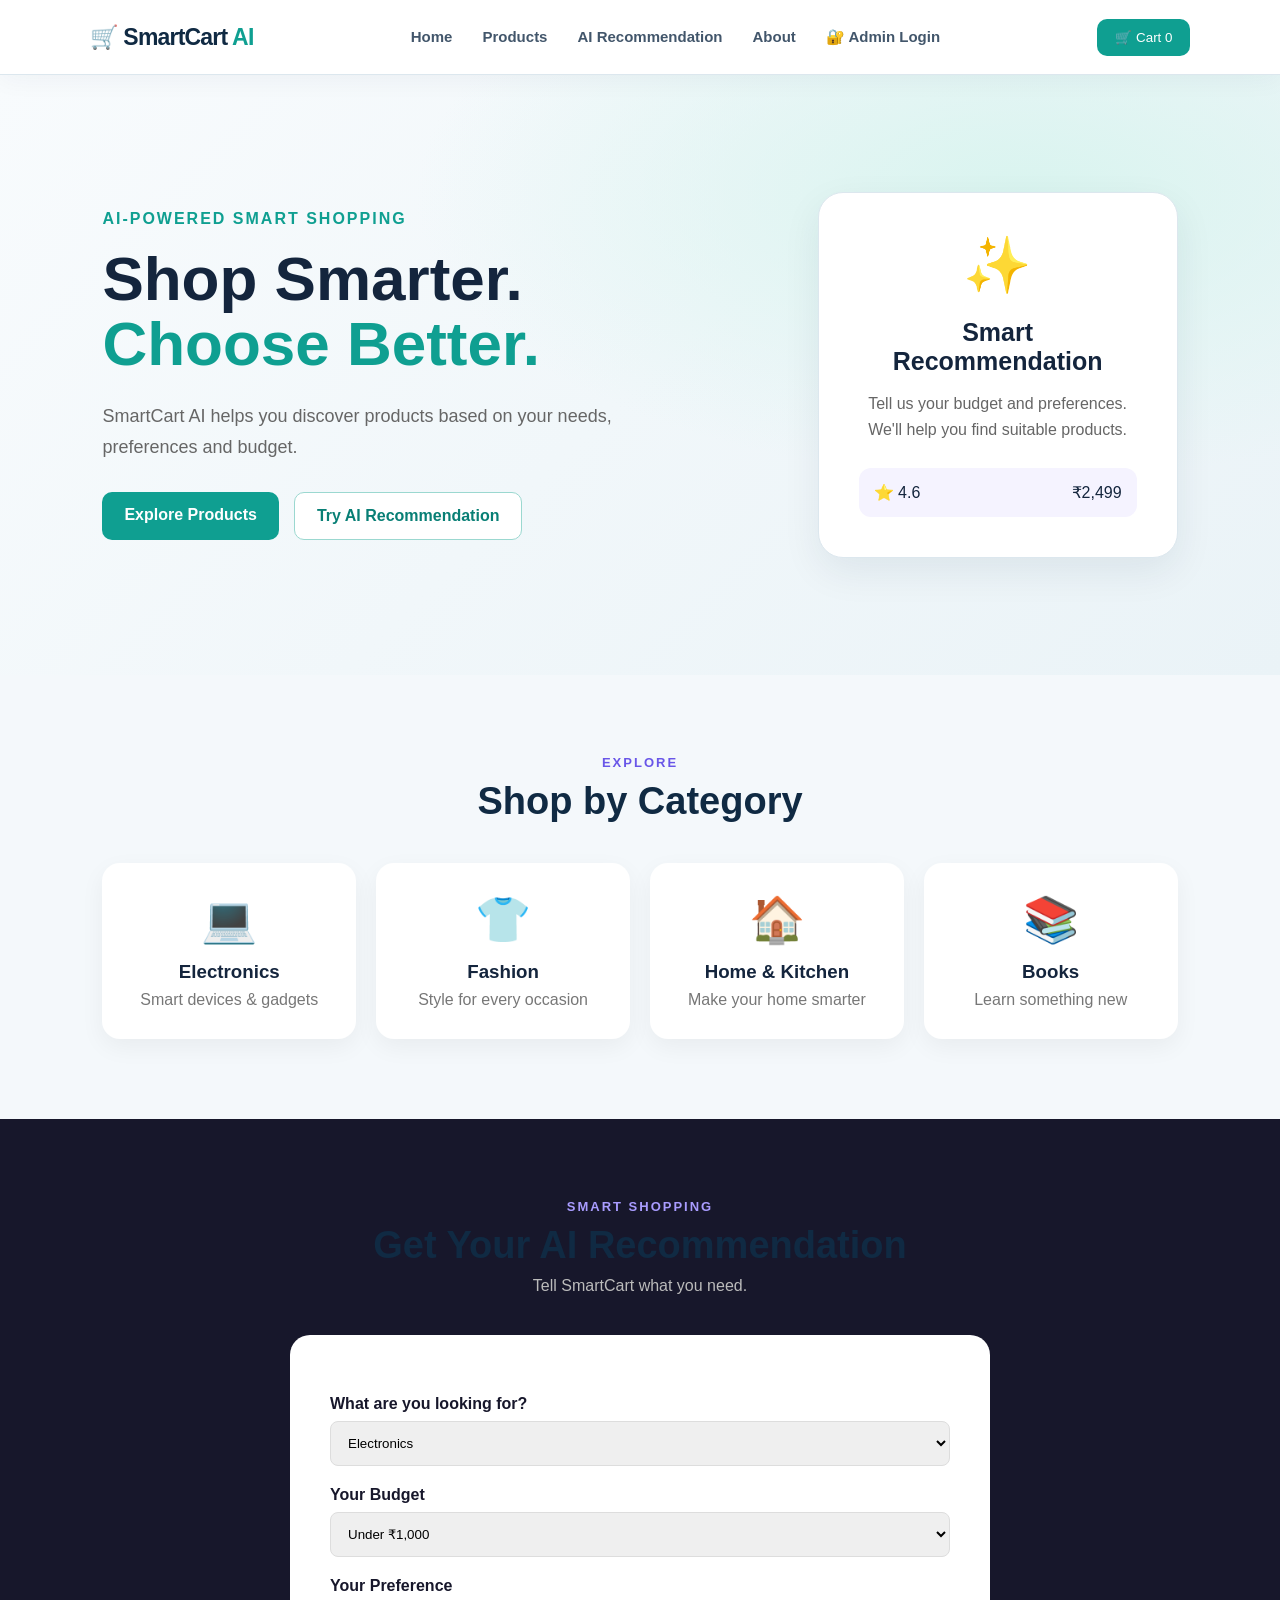
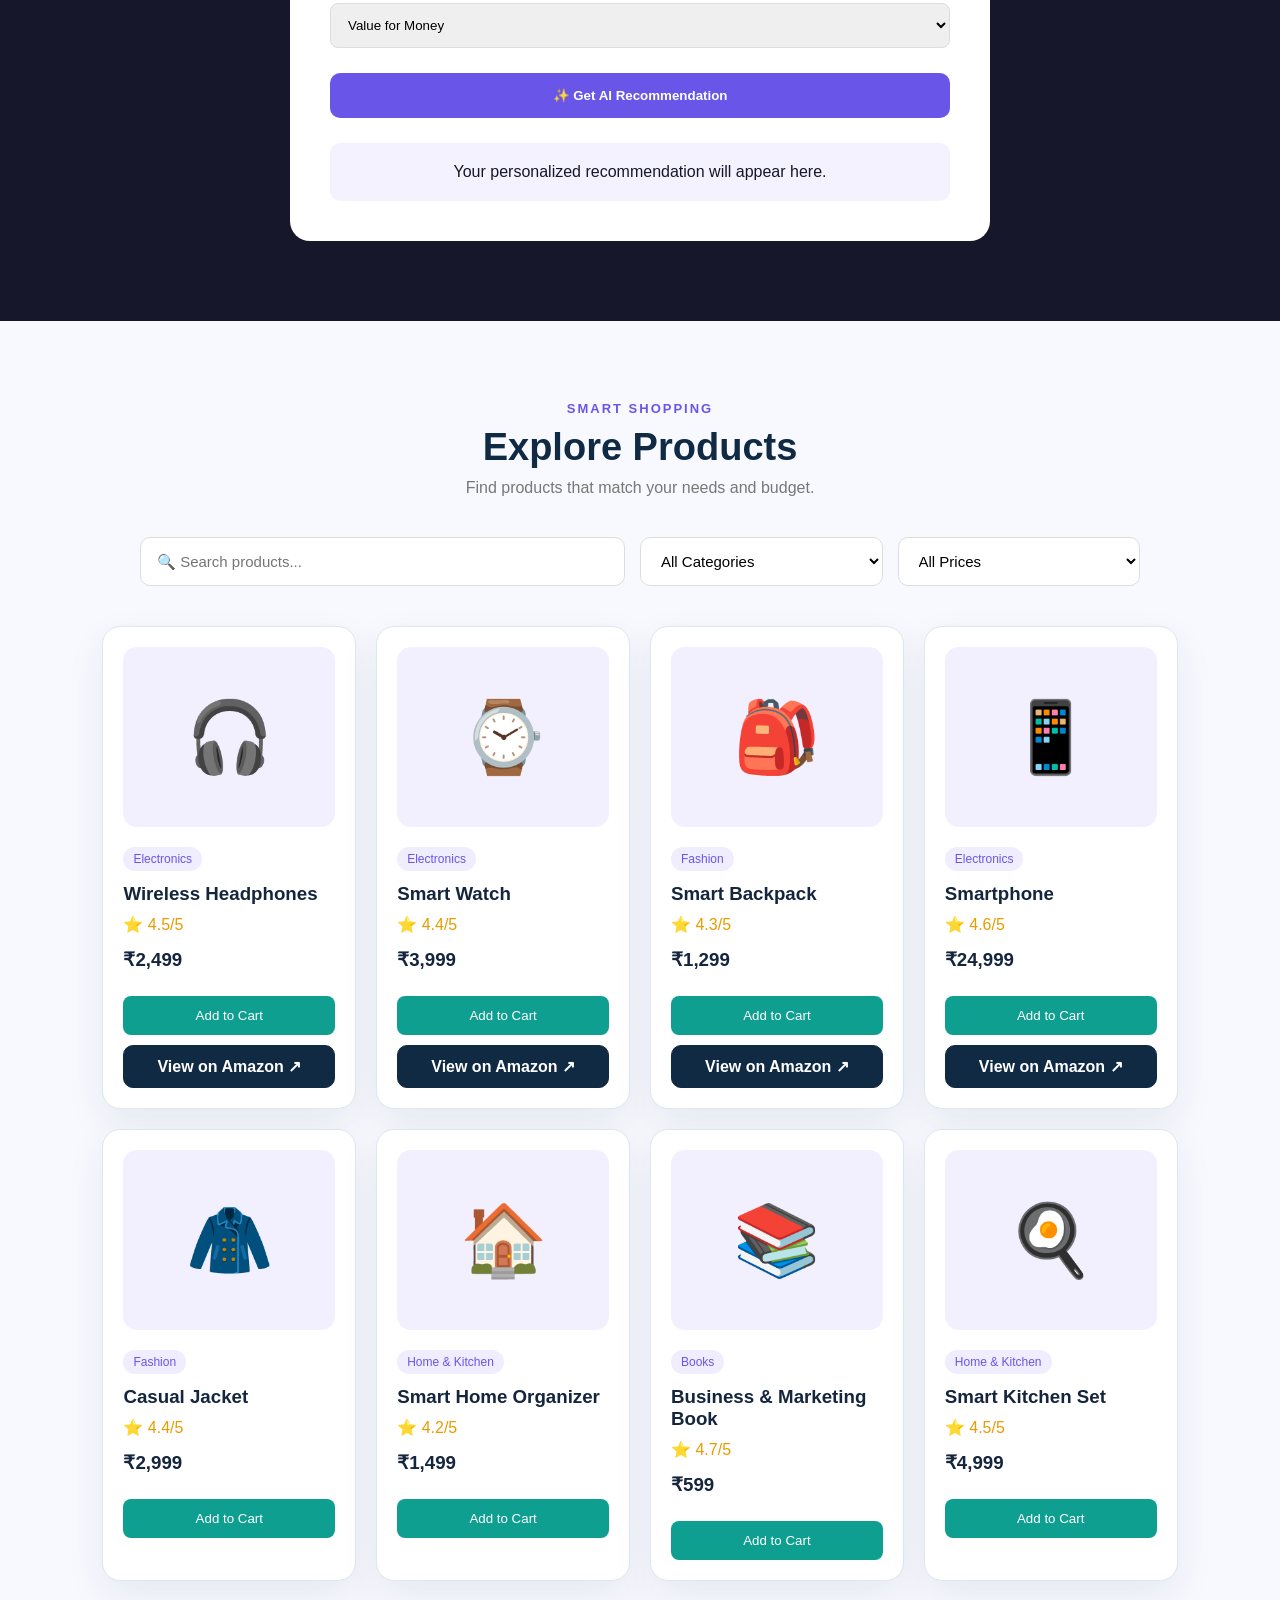
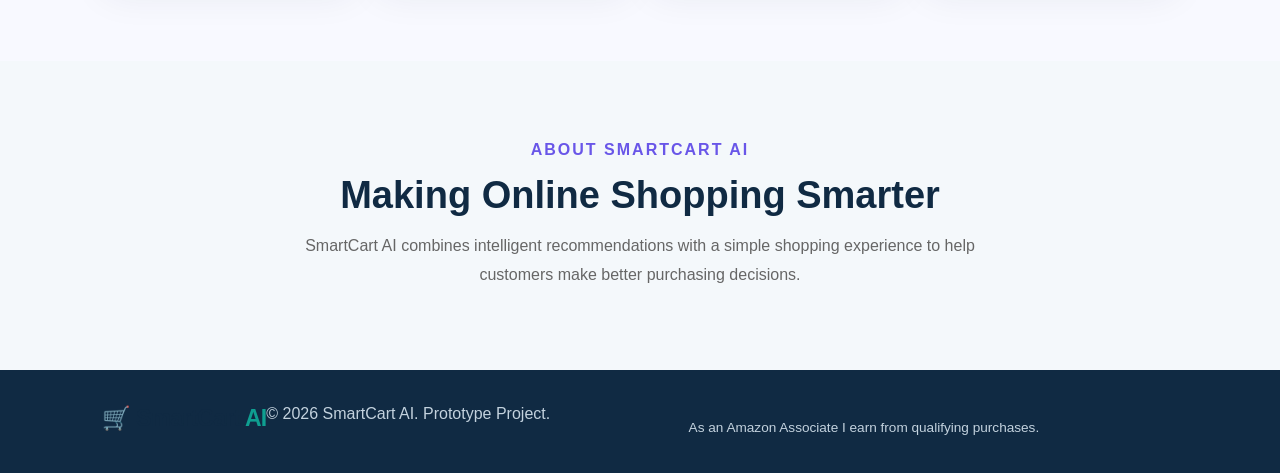
==== index.html @ 9560b894 "Add files via upload" ====
<!DOCTYPE html>
<html lang="en">
<head>
    <meta charset="UTF-8">
    <meta name="viewport" content="width=device-width, initial-scale=1.0">

    <title>SmartCart AI</title>

    <link rel="stylesheet" href="style.css">
</head>

<body>

    <!-- Navigation Bar -->
    <header class="navbar">

        <div class="logo">
            🛒 SmartCart <span>AI</span>
        </div>

        <nav>
            <a href="#">Home</a>
            <a href="#products">Products</a>
            <a href="#recommendation">AI Recommendation</a>
            <a href="#about">About</a>
            <a href="admin-login.html">🔐 Admin Login</a>
        </nav>

        <button class="cart-btn" onclick="showCart()">
            🛒 Cart <span id="cart-count">0</span>
        </button>

    </header>


    <!-- Hero Section -->
    <section class="hero">

        <div class="hero-text">

            <p class="small-heading">
                AI-POWERED SMART SHOPPING
            </p>

            <h1>
                Shop Smarter.<br>
                <span>Choose Better.</span>
            </h1>

            <p>
                SmartCart AI helps you discover products based on
                your needs, preferences and budget.
            </p>

            <div class="hero-buttons">

                <a href="#products" class="primary-btn">
                    Explore Products
                </a>

                <a href="#recommendation" class="secondary-btn">
                    Try AI Recommendation
                </a>

            </div>

        </div>


        <div class="hero-card">

            <div class="ai-icon">
                ✨
            </div>

            <h3>Smart Recommendation</h3>

            <p>
                Tell us your budget and preferences.
                We'll help you find suitable products.
            </p>

            <div class="recommendation-preview">
                <span>⭐ 4.6</span>
                <span>₹2,499</span>
            </div>

        </div>

    </section>



    <!-- Categories -->
    <section class="categories">

        <div class="section-heading">

            <p>EXPLORE</p>

            <h2>Shop by Category</h2>

        </div>


        <div class="category-grid">

            <div class="category-card">
                <div>💻</div>
                <h3>Electronics</h3>
                <p>Smart devices & gadgets</p>
            </div>

            <div class="category-card">
                <div>👕</div>
                <h3>Fashion</h3>
                <p>Style for every occasion</p>
            </div>

            <div class="category-card">
                <div>🏠</div>
                <h3>Home & Kitchen</h3>
                <p>Make your home smarter</p>
            </div>

            <div class="category-card">
                <div>📚</div>
                <h3>Books</h3>
                <p>Learn something new</p>
            </div>

        </div>

    </section>



    <!-- AI Recommendation -->
    <section id="recommendation" class="ai-section">

        <div class="section-heading">

            <p>SMART SHOPPING</p>

            <h2>Get Your AI Recommendation</h2>

            <span>
                Tell SmartCart what you need.
            </span>

        </div>


        <div class="ai-box">

            <label>What are you looking for?</label>

            <select id="category">

                <option value="electronics">
                    Electronics
                </option>

                <option value="fashion">
                    Fashion
                </option>

                <option value="home">
                    Home & Kitchen
                </option>

                <option value="books">
                    Books
                </option>

            </select>


            <label>Your Budget</label>

            <select id="budget">

                <option value="1000">
                    Under ₹1,000
                </option>

                <option value="5000">
                    ₹1,000 - ₹5,000
                </option>

                <option value="10000">
                    ₹5,000 - ₹10,000
                </option>

                <option value="50000">
                    ₹10,000+
                </option>

            </select>


            <label>Your Preference</label>

            <select id="preference">

                <option value="value">
                    Value for Money
                </option>

                <option value="rating">
                    Best Rating
                </option>

                <option value="premium">
                    Premium Quality
                </option>

                <option value="price">
                    Lowest Price
                </option>

            </select>


            <button class="recommend-btn"
                    onclick="getRecommendation()">

                ✨ Get AI Recommendation

            </button>


            <div id="recommendation-result"
                 class="result-box">

                Your personalized recommendation
                will appear here.

            </div>

        </div>

    </section>



    <!-- Products -->
<section id="products" class="products-section">

    <div class="section-heading">

        <p>SMART SHOPPING</p>

        <h2>Explore Products</h2>

        <span>
            Find products that match your needs and budget.
        </span>

    </div>


    <!-- Search & Filter -->

    <div class="product-controls">

        <input
            type="text"
            id="searchInput"
            placeholder="🔍 Search products..."
            onkeyup="filterProducts()"
        >


        <select
            id="categoryFilter"
            onchange="filterProducts()"
        >

            <option value="all">
                All Categories
            </option>

            <option value="electronics">
                Electronics
            </option>

            <option value="fashion">
                Fashion
            </option>

            <option value="home">
                Home & Kitchen
            </option>

            <option value="books">
                Books
            </option>

        </select>


        <select
            id="priceFilter"
            onchange="filterProducts()"
        >

            <option value="all">
                All Prices
            </option>

            <option value="1000">
                Under ₹1,000
            </option>

            <option value="5000">
                Under ₹5,000
            </option>

            <option value="10000">
                Under ₹10,000
            </option>

        </select>

    </div>


    <!-- Products -->

    <div class="product-grid" id="productGrid">


        <!-- Product 1 -->

        <div
            class="product-card"
            data-category="electronics"
            data-price="2499"
            data-name="wireless headphones"
        >

            <div class="product-image">
                🎧
            </div>

            <span class="product-category">
                Electronics
            </span>

            <h3>
                Wireless Headphones
            </h3>

            <p class="rating">
                ⭐ 4.5/5
            </p>

            <h3>
                ₹2,499
            </h3>

            <button
                onclick="addProductToCart(
                    'Wireless Headphones',
                    2499
                )"
            >
                Add to Cart
            </button>

            <a
                href="https://link.amazon/B0dz1YS6k"
                class="amazon-btn"
                target="_blank"
                rel="sponsored noopener noreferrer"
                aria-label="View Wireless Headphones on Amazon"
            >
                View on Amazon ↗
            </a>

        </div>


        <!-- Product 2 -->

        <div
            class="product-card"
            data-category="electronics"
            data-price="3999"
            data-name="smart watch"
        >

            <div class="product-image">
                ⌚
            </div>

            <span class="product-category">
                Electronics
            </span>

            <h3>
                Smart Watch
            </h3>

            <p class="rating">
                ⭐ 4.4/5
            </p>

            <h3>
                ₹3,999
            </h3>

            <button
                onclick="addProductToCart(
                    'Smart Watch',
                    3999
                )"
            >
                Add to Cart
            </button>

            <a
                href="https://link.amazon/B0gJBTJI5"
                class="amazon-btn"
                target="_blank"
                rel="sponsored noopener noreferrer"
                aria-label="View Smart Watch on Amazon"
            >
                View on Amazon ↗
            </a>

        </div>


        <!-- Product 3 -->

        <div
            class="product-card"
            data-category="fashion"
            data-price="1299"
            data-name="smart backpack"
        >

            <div class="product-image">
                🎒
            </div>

            <span class="product-category">
                Fashion
            </span>

            <h3>
                Smart Backpack
            </h3>

            <p class="rating">
                ⭐ 4.3/5
            </p>

            <h3>
                ₹1,299
            </h3>

            <button
                onclick="addProductToCart(
                    'Smart Backpack',
                    1299
                )"
            >
                Add to Cart
            </button>

            <a
                href="https://link.amazon/B00sQM7cF"
                class="amazon-btn"
                target="_blank"
                rel="sponsored noopener noreferrer"
                aria-label="View Smart Backpack on Amazon"
            >
                View on Amazon ↗
            </a>

        </div>


        <!-- Product 4 -->

        <div
            class="product-card"
            data-category="electronics"
            data-price="24999"
            data-name="smartphone"
        >

            <div class="product-image">
                📱
            </div>

            <span class="product-category">
                Electronics
            </span>

            <h3>
                Smartphone
            </h3>

            <p class="rating">
                ⭐ 4.6/5
            </p>

            <h3>
                ₹24,999
            </h3>

            <button
                onclick="addProductToCart(
                    'Smartphone',
                    24999
                )"
            >
                Add to Cart
            </button>

            <a
                href="https://link.amazon/B0by8f2Cg"
                class="amazon-btn"
                target="_blank"
                rel="sponsored noopener noreferrer"
                aria-label="View Smartphone on Amazon"
            >
                View on Amazon ↗
            </a>

        </div>


        <!-- Product 5 -->

        <div
            class="product-card"
            data-category="fashion"
            data-price="2999"
            data-name="casual jacket"
        >

            <div class="product-image">
                🧥
            </div>

            <span class="product-category">
                Fashion
            </span>

            <h3>
                Casual Jacket
            </h3>

            <p class="rating">
                ⭐ 4.4/5
            </p>

            <h3>
                ₹2,999
            </h3>

            <button
                onclick="addProductToCart(
                    'Casual Jacket',
                    2999
                )"
            >
                Add to Cart
            </button>

        </div>


        <!-- Product 6 -->

        <div
            class="product-card"
            data-category="home"
            data-price="1499"
            data-name="home organizer"
        >

            <div class="product-image">
                🏠
            </div>

            <span class="product-category">
                Home & Kitchen
            </span>

            <h3>
                Smart Home Organizer
            </h3>

            <p class="rating">
                ⭐ 4.2/5
            </p>

            <h3>
                ₹1,499
            </h3>

            <button
                onclick="addProductToCart(
                    'Smart Home Organizer',
                    1499
                )"
            >
                Add to Cart
            </button>

        </div>


        <!-- Product 7 -->

        <div
            class="product-card"
            data-category="books"
            data-price="599"
            data-name="business book"
        >

            <div class="product-image">
                📚
            </div>

            <span class="product-category">
                Books
            </span>

            <h3>
                Business & Marketing Book
            </h3>

            <p class="rating">
                ⭐ 4.7/5
            </p>

            <h3>
                ₹599
            </h3>

            <button
                onclick="addProductToCart(
                    'Business & Marketing Book',
                    599
                )"
            >
                Add to Cart
            </button>

        </div>


        <!-- Product 8 -->

        <div
            class="product-card"
            data-category="home"
            data-price="4999"
            data-name="smart kitchen set"
        >

            <div class="product-image">
                🍳
            </div>

            <span class="product-category">
                Home & Kitchen
            </span>

            <h3>
                Smart Kitchen Set
            </h3>

            <p class="rating">
                ⭐ 4.5/5
            </p>

            <h3>
                ₹4,999
            </h3>

            <button
                onclick="addProductToCart(
                    'Smart Kitchen Set',
                    4999
                )"
            >
                Add to Cart
            </button>

        </div>

    </div>


    <p
        id="noProducts"
        class="no-products"
    >
        No products found.
    </p>

</section>


    <!-- About -->
    <section id="about" class="about-section">

        <p>ABOUT SMARTCART AI</p>

        <h2>
            Making Online Shopping Smarter
        </h2>

        <p>
            SmartCart AI combines intelligent recommendations
            with a simple shopping experience to help customers
            make better purchasing decisions.
        </p>

    </section>



    <!-- Footer -->
    <footer>

        <div class="logo">
            🛒 SmartCart <span>AI</span>
        </div>

        <p>
            © 2026 SmartCart AI. Prototype Project.
        </p>

        <p class="amazon-disclosure">
            As an Amazon Associate I earn from qualifying purchases.
        </p>

    </footer>


    <script src="script.js"></script>

</body>
</html>
---- style.css ----
* {
    margin: 0;
    padding: 0;
    box-sizing: border-box;
}


html {
    scroll-behavior: smooth;
}


body {
    font-family: Arial, sans-serif;
    background: #f8f9ff;
    color: #17172b;
}


/* NAVBAR */

.navbar {
    height: 75px;
    display: flex;
    align-items: center;
    justify-content: space-between;
    padding: 0 7%;
    background: white;
    border-bottom: 1px solid #eeeeee;
    position: sticky;
    top: 0;
    z-index: 1000;
}


.logo {
    font-size: 23px;
    font-weight: bold;
}


.logo span {
    color: #6956e8;
}


nav {
    display: flex;
    gap: 30px;
}


nav a {
    text-decoration: none;
    color: #555;
    font-size: 15px;
}


nav a:hover {
    color: #6956e8;
}


.cart-btn {
    border: none;
    background: #6956e8;
    color: white;
    padding: 11px 18px;
    border-radius: 10px;
    cursor: pointer;
}


/* HERO */

.hero {
    min-height: 600px;
    padding: 80px 8%;
    display: flex;
    align-items: center;
    justify-content: space-between;
    gap: 50px;
    background: linear-gradient(135deg, #f8f7ff, #eeeeff);
}


.hero-text {
    max-width: 600px;
}


.small-heading {
    color: #6956e8;
    font-weight: bold;
    letter-spacing: 2px;
    margin-bottom: 18px;
}


.hero h1 {
    font-size: 62px;
    line-height: 1.05;
    margin-bottom: 25px;
}


.hero h1 span {
    color: #6956e8;
}


.hero-text > p:not(.small-heading) {
    color: #666;
    font-size: 18px;
    line-height: 1.7;
}


.hero-buttons {
    margin-top: 30px;
    display: flex;
    gap: 15px;
}


.primary-btn,
.secondary-btn {
    padding: 14px 22px;
    border-radius: 10px;
    text-decoration: none;
    font-weight: bold;
}


.primary-btn {
    background: #6956e8;
    color: white;
}


.secondary-btn {
    background: white;
    color: #6956e8;
    border: 1px solid #6956e8;
}


/* HERO CARD */

.hero-card {
    width: 360px;
    padding: 40px;
    background: white;
    border-radius: 25px;
    box-shadow: 0 20px 60px rgba(0,0,0,0.10);
    text-align: center;
}


.ai-icon {
    font-size: 55px;
    margin-bottom: 20px;
}


.hero-card h3 {
    font-size: 25px;
    margin-bottom: 15px;
}


.hero-card p {
    color: #666;
    line-height: 1.6;
}


.recommendation-preview {
    margin-top: 25px;
    padding: 15px;
    background: #f5f3ff;
    border-radius: 12px;
    display: flex;
    justify-content: space-between;
}


/* SECTIONS */

section {
    padding: 80px 8%;
}


.section-heading {
    text-align: center;
    margin-bottom: 40px;
}


.section-heading p {
    color: #6956e8;
    font-size: 13px;
    font-weight: bold;
    letter-spacing: 2px;
    margin-bottom: 10px;
}


.section-heading h2 {
    font-size: 38px;
    margin-bottom: 10px;
}


.section-heading span {
    color: #777;
}


/* CATEGORIES */

.category-grid {
    display: grid;
    grid-template-columns: repeat(4, 1fr);
    gap: 20px;
}


.category-card {
    background: white;
    padding: 30px;
    border-radius: 18px;
    text-align: center;
    box-shadow: 0 8px 25px rgba(0,0,0,0.05);
}


.category-card div {
    font-size: 45px;
    margin-bottom: 15px;
}


.category-card p {
    color: #777;
    margin-top: 8px;
}


/* AI SECTION */

.ai-section {
    background: #17172b;
    color: white;
}


.ai-section .section-heading p {
    color: #a99cff;
}


.ai-section .section-heading span {
    color: #bbb;
}


.ai-box {
    max-width: 700px;
    margin: auto;
    background: white;
    color: #17172b;
    padding: 40px;
    border-radius: 20px;
}


.ai-box label {
    display: block;
    margin-top: 20px;
    margin-bottom: 8px;
    font-weight: bold;
}


.ai-box select {
    width: 100%;
    padding: 13px;
    border: 1px solid #ddd;
    border-radius: 8px;
}


.recommend-btn {
    width: 100%;
    margin-top: 25px;
    padding: 15px;
    border: none;
    border-radius: 10px;
    background: #6956e8;
    color: white;
    font-weight: bold;
    cursor: pointer;
}


.result-box {
    margin-top: 25px;
    padding: 20px;
    background: #f4f2ff;
    border-radius: 10px;
    text-align: center;
}


/* PRODUCTS */

.products-section {
    background: #f8f9ff;
}


.product-grid {
    display: grid;
    grid-template-columns: repeat(4, 1fr);
    gap: 20px;
}


.product-card {
    background: white;
    padding: 20px;
    border-radius: 18px;
    box-shadow: 0 8px 25px rgba(0,0,0,0.05);
}


.product-image {
    height: 180px;
    display: flex;
    align-items: center;
    justify-content: center;
    background: #f2f0ff;
    border-radius: 14px;
    font-size: 70px;
    margin-bottom: 20px;
}


.product-card h3 {
    margin-bottom: 10px;
}


.rating {
    color: #e99b00;
    margin-bottom: 15px;
}


.product-card button {
    width: 100%;
    padding: 12px;
    margin-top: 15px;
    border: none;
    border-radius: 8px;
    background: #6956e8;
    color: white;
    cursor: pointer;
}


/* ABOUT */

.about-section {
    text-align: center;
    max-width: 900px;
    margin: auto;
}


.about-section > p:first-child {
    color: #6956e8;
    font-weight: bold;
    letter-spacing: 2px;
}


.about-section h2 {
    font-size: 38px;
    margin: 15px 0;
}


.about-section p:last-child {
    color: #666;
    line-height: 1.8;
}


/* FOOTER */

footer {
    padding: 35px 8%;
    background: #11111f;
    color: white;
    display: flex;
    justify-content: space-between;
}


footer p {
    color: #aaa;
}


/* MOBILE */

@media (max-width: 900px) {

    nav {
        display: none;
    }

    .hero {
        flex-direction: column;
        text-align: center;
    }

    .hero h1 {
        font-size: 45px;
    }

    .hero-buttons {
        justify-content: center;
        flex-wrap: wrap;
    }

    .category-grid,
    .product-grid {
        grid-template-columns: repeat(2, 1fr);
    }

}


@media (max-width: 600px) {

    .category-grid,
    .product-grid {
        grid-template-columns: 1fr;
    }

    .hero-card {
        width: 100%;
    }

    footer {
        flex-direction: column;
        gap: 15px;
    }

}

/* PRODUCT CONTROLS */

.product-controls {
    max-width: 1000px;
    margin: 0 auto 40px;

    display: grid;
    grid-template-columns:
        2fr 1fr 1fr;

    gap: 15px;
}


.product-controls input,
.product-controls select {

    width: 100%;

    padding: 14px 16px;

    border: 1px solid #ddd;

    border-radius: 10px;

    background: white;

    font-size: 15px;

    outline: none;
}


.product-controls input:focus,
.product-controls select:focus {

    border-color: #6956e8;

    box-shadow:
        0 0 0 3px
        rgba(105, 86, 232, 0.10);
}


.product-category {

    display: inline-block;

    background: #f0edff;

    color: #6956e8;

    padding: 5px 10px;

    border-radius: 20px;

    font-size: 12px;

    margin-bottom: 12px;
}


.no-products {

    display: none;

    text-align: center;

    color: #777;

    margin-top: 30px;
}


@media (max-width: 700px) {

    .product-controls {

        grid-template-columns: 1fr;

    }

}

// PRODUCT DATA

let shoppingCart = [];


// ADD PRODUCT TO CART

function addProductToCart(productName, price) {

    shoppingCart.push({

        name: productName,

        price: price

    });


    cartCount = shoppingCart.length;


    document.getElementById(
        "cart-count"
    ).innerText = cartCount;


    alert(
        productName +
        " added to your cart! 🛒"
    );
}



// SEARCH + FILTER

function filterProducts() {

    const searchText =
        document
        .getElementById("searchInput")
        .value
        .toLowerCase();


    const selectedCategory =
        document
        .getElementById("categoryFilter")
        .value;


    const selectedPrice =
        document
        .getElementById("priceFilter")
        .value;


    const products =
        document.querySelectorAll(
            ".product-card"
        );


    let visibleProducts = 0;


    products.forEach(function(product) {

        const name =
            product.dataset.name;


        const category =
            product.dataset.category;


        const price =
            Number(product.dataset.price);


        const matchesSearch =
            name.includes(searchText);


        const matchesCategory =
            selectedCategory === "all" ||
            category === selectedCategory;


        let matchesPrice = true;


        if (selectedPrice !== "all") {

            matchesPrice =
                price <=
                Number(selectedPrice);

        }


        if (
            matchesSearch &&
            matchesCategory &&
            matchesPrice
        ) {

            product.style.display = "block";

            visibleProducts++;

        }

        else {

            product.style.display = "none";

        }

    });


    const noProducts =
        document.getElementById(
            "noProducts"
        );


    if (visibleProducts === 0) {

        noProducts.style.display = "block";

    }

    else {

        noProducts.style.display = "none";

    }

}
/* ===== SmartCart AI premium admin dashboard refresh ===== */
.admin-dashboard {
  width: min(1240px, calc(100% - 36px));
  margin: 38px auto 64px;
  padding: clamp(18px, 3vw, 36px);
  background: #f5f7fc;
  border: 1px solid #e7ebf4;
  border-radius: 24px;
  box-shadow: 0 18px 55px rgba(21, 36, 74, .08);
}
.admin-dashboard > h1 {
  color: #15264b;
  font-size: clamp(1.65rem, 3vw, 2.45rem);
  letter-spacing: -.04em;
  margin: 0 0 8px;
}
.dashboard-subtitle {
  color: #6d7892;
  margin: 0 0 28px;
  font-size: 1rem;
}
.admin-dashboard .dashboard-grid {
  display: grid;
  grid-template-columns: repeat(4, minmax(0, 1fr));
  gap: 18px;
  margin: 24px 0 18px;
}
.admin-dashboard .dashboard-card {
  position: relative;
  overflow: hidden;
  min-height: 132px;
  padding: 22px;
  margin: 0;
  border: 1px solid #e8edf6;
  border-radius: 18px;
  background: linear-gradient(145deg, #fff 0%, #fbfcff 100%);
  box-shadow: 0 7px 22px rgba(29, 47, 88, .055);
  transition: transform .2s ease, box-shadow .2s ease;
}
.admin-dashboard .dashboard-card:hover {
  transform: translateY(-3px);
  box-shadow: 0 14px 28px rgba(29, 47, 88, .1);
}
.admin-dashboard .dashboard-card h3 {
  color: #68748e;
  font-size: .88rem;
  font-weight: 600;
  line-height: 1.45;
  margin: 0 0 18px;
}
.admin-dashboard .dashboard-card p {
  color: #17284f;
  font-size: clamp(1.35rem, 2vw, 1.9rem);
  font-weight: 750;
  letter-spacing: -.035em;
  margin: 0;
  overflow-wrap: anywhere;
}
/* COGS card sits alongside the other KPI cards */
.admin-dashboard > .dashboard-card {
  display: inline-block;
  width: calc(25% - 15px);
  vertical-align: top;
  min-height: 132px;
  margin: 0 0 18px;
}
.admin-dashboard .business-model,
.admin-dashboard .financial-summary,
.admin-dashboard .order-history {
  background: #fff;
  border: 1px solid #e7ebf4;
  border-radius: 20px;
  padding: clamp(20px, 3vw, 30px);
  margin: 20px 0;
  box-shadow: 0 8px 24px rgba(29, 47, 88, .045);
}
.admin-dashboard .business-model h2,
.admin-dashboard .financial-summary h2,
.admin-dashboard .order-history h2 {
  color: #17284f;
  font-size: 1.3rem;
  margin: 0 0 20px;
}
.admin-dashboard .model-grid {
  display: grid;
  grid-template-columns: repeat(3, minmax(0, 1fr));
  gap: 16px;
}
.admin-dashboard .model-grid > div {
  padding: 18px;
  border-radius: 14px;
  background: #f6f8fd;
  border: 1px solid #edf0f7;
}
.admin-dashboard .model-grid h3 {
  color: #344b7d;
  font-size: 1rem;
  margin: 0 0 8px;
}
.admin-dashboard .model-grid p,
.admin-dashboard .financial-summary p {
  color: #69758d;
  line-height: 1.7;
  margin: 6px 0;
}
.admin-dashboard .financial-summary p {
  padding: 11px 14px;
  border-radius: 10px;
  background: #f7f9fd;
  color: #3e4d6c;
}
.admin-dashboard .order-row {
  border: 1px solid #edf0f6;
  background: #fafbfe;
}
.admin-dashboard .order-status {
  color: #16835d;
  background: #e7f8f0;
  padding: 6px 10px;
  border-radius: 99px;
  font-size: .82rem;
}
.admin-dashboard .dashboard-home-btn {
  display: inline-flex;
  align-items: center;
  justify-content: center;
  padding: 12px 18px;
  border-radius: 12px;
  background: #182b55;
  color: #fff;
  text-decoration: none;
  font-weight: 650;
  transition: background .2s ease, transform .2s ease;
}
.admin-dashboard .dashboard-home-btn:hover {
  background: #28477f;
  transform: translateY(-1px);
}
@media (max-width: 980px) {
  .admin-dashboard .dashboard-grid { grid-template-columns: repeat(2, minmax(0, 1fr)); }
  .admin-dashboard > .dashboard-card { width: calc(50% - 10px); }
  .admin-dashboard .model-grid { grid-template-columns: 1fr; }
}
@media (max-width: 560px) {
  .admin-dashboard { width: calc(100% - 20px); margin: 18px auto 36px; padding: 16px; border-radius: 18px; }
  .admin-dashboard .dashboard-grid { grid-template-columns: 1fr 1fr; gap: 10px; }
  .admin-dashboard .dashboard-card { min-height: 118px; padding: 15px; }
  .admin-dashboard .dashboard-card h3 { font-size: .78rem; margin-bottom: 14px; }
  .admin-dashboard .dashboard-card p { font-size: 1.25rem; }
  .admin-dashboard > .dashboard-card { width: calc(50% - 7px); padding: 15px; }
  .admin-dashboard .business-model, .admin-dashboard .financial-summary, .admin-dashboard .order-history { padding: 18px; }
}
.admin-welcome { padding: 8px 0 2px; }
.admin-eyebrow { display: inline-block; margin: 0 0 12px; color: #5271ad; font-size: .72rem; font-weight: 800; letter-spacing: .15em; }
.section-note { display: inline-block; margin-left: 8px; color: #8b95aa; font-size: .8rem; font-weight: 500; }

/* ===== SmartCart AI cohesive professional theme: midnight navy + teal + warm white ===== */
:root {
  --sc-ink: #14253d;
  --sc-navy: #102a43;
  --sc-teal: #0f9f91;
  --sc-teal-dark: #087f75;
  --sc-mint: #e5f7f4;
  --sc-bg: #f4f8fb;
  --sc-muted: #617286;
  --sc-border: #dce7ee;
  --sc-white: #ffffff;
}
body { background: var(--sc-bg); color: var(--sc-ink); }
.navbar { background: rgba(255,255,255,.96); border-bottom: 1px solid var(--sc-border); box-shadow: 0 5px 24px rgba(16,42,67,.045); }
.logo { color: var(--sc-navy); letter-spacing: -.035em; }
.logo span, nav a:hover, .small-heading, .hero h1 span { color: var(--sc-teal); }
nav a { color: #42566b; font-weight: 600; transition: color .2s ease; }
.cart-btn, .primary-btn, .product-card button, .login-card button { background: var(--sc-teal); }
.cart-btn:hover, .primary-btn:hover, .product-card button:hover, .login-card button:hover { background: var(--sc-teal-dark); }
.hero { background: radial-gradient(ellipse at 80% 20%, #d9f4ef 0%, transparent 42%), linear-gradient(135deg, #f8fbfd, #eaf3f7); }
.hero-card, .product-card { border: 1px solid var(--sc-border); box-shadow: 0 14px 38px rgba(16,42,67,.075); }
.secondary-btn { color: var(--sc-teal-dark); border-color: #9bd8d0; }
.secondary-btn:hover { background: var(--sc-mint); }
section h2 { color: var(--sc-navy); }
input:focus, select:focus, textarea:focus { outline: 3px solid rgba(15,159,145,.16); border-color: var(--sc-teal); }
footer { background: var(--sc-navy); color: #e7f0f5; }
footer p { color: #c3d2de; }
.admin-dashboard { background: transparent; border: 0; box-shadow: none; padding-top: 22px; }
.admin-welcome { padding: 28px 30px; margin-bottom: 24px; border-radius: 22px; background: linear-gradient(120deg, #102a43 0%, #164e63 68%, #0f9f91 130%); box-shadow: 0 16px 36px rgba(16,42,67,.16); }
.admin-welcome .admin-eyebrow { color: #a9eee3; }
.admin-welcome h1 { color: #fff; margin: 0 0 9px; font-size: clamp(1.8rem, 3vw, 2.5rem); letter-spacing: -.04em; }
.admin-welcome .dashboard-subtitle { color: #d7e9f0; margin-bottom: 0; }
.admin-dashboard .dashboard-card { border-color: var(--sc-border); border-radius: 17px; background: linear-gradient(145deg, #fff, #f9fcfd); box-shadow: 0 8px 24px rgba(16,42,67,.055); }
.admin-dashboard .dashboard-card::before { content: ''; position: absolute; left: 0; top: 0; width: 4px; height: 100%; background: var(--sc-teal); opacity: .9; }
.admin-dashboard .dashboard-card h3 { color: var(--sc-muted); }
.admin-dashboard .dashboard-card p { color: var(--sc-navy); }
.admin-dashboard .business-model, .admin-dashboard .financial-summary, .admin-dashboard .order-history { border-color: var(--sc-border); box-shadow: 0 8px 24px rgba(16,42,67,.045); }
.admin-dashboard .business-model h2, .admin-dashboard .financial-summary h2, .admin-dashboard .order-history h2 { color: var(--sc-navy); }
.admin-dashboard .model-grid > div { background: #f4faf9; border-color: #dcefeb; }
.admin-dashboard .model-grid h3 { color: var(--sc-teal-dark); }
.admin-dashboard .financial-summary p { background: #f2f8fa; }
.admin-dashboard .order-status { color: #087f66; background: #e0f6ef; }
.admin-dashboard .dashboard-home-btn { background: var(--sc-navy); }
.admin-dashboard .dashboard-home-btn:hover { background: var(--sc-teal-dark); }
body.login-page { background: radial-gradient(ellipse at 10% 10%, #d9f4ef 0%, transparent 38%), linear-gradient(135deg, #edf4f8, #f8fbfd); }
.login-card { border: 1px solid var(--sc-border); box-shadow: 0 24px 70px rgba(16,42,67,.13); }
.login-brand { color: var(--sc-navy); }
.login-card input:focus { outline: 3px solid rgba(15,159,145,.15); border-color: var(--sc-teal); }
.back-home { color: var(--sc-teal-dark); }
@media (max-width: 700px) {
  .navbar { padding: 0 5%; }
  nav { gap: 14px; }
  .hero { padding: 58px 6%; }
  .hero h1 { font-size: clamp(2.3rem, 9vw, 3.5rem); }
  .admin-welcome { padding: 22px 18px; }
}


/* Amazon affiliate buttons and disclosure */
.amazon-btn {
  display: inline-flex;
  align-items: center;
  justify-content: center;
  width: 100%;
  box-sizing: border-box;
  margin-top: 10px;
  padding: 11px 16px;
  border: 1px solid #102a43;
  border-radius: 10px;
  background: #102a43;
  color: #ffffff;
  text-align: center;
  text-decoration: none;
  font-weight: 700;
  transition: background .2s ease, border-color .2s ease, transform .2s ease;
}
.amazon-btn:hover {
  background: #087f75;
  border-color: #087f75;
  color: #ffffff;
  transform: translateY(-1px);
}
.amazon-disclosure {
  max-width: 900px;
  margin: 12px auto 0;
  padding: 0 16px;
  color: #c3d2de;
  font-size: .85rem;
  line-height: 1.6;
  text-align: center;
}
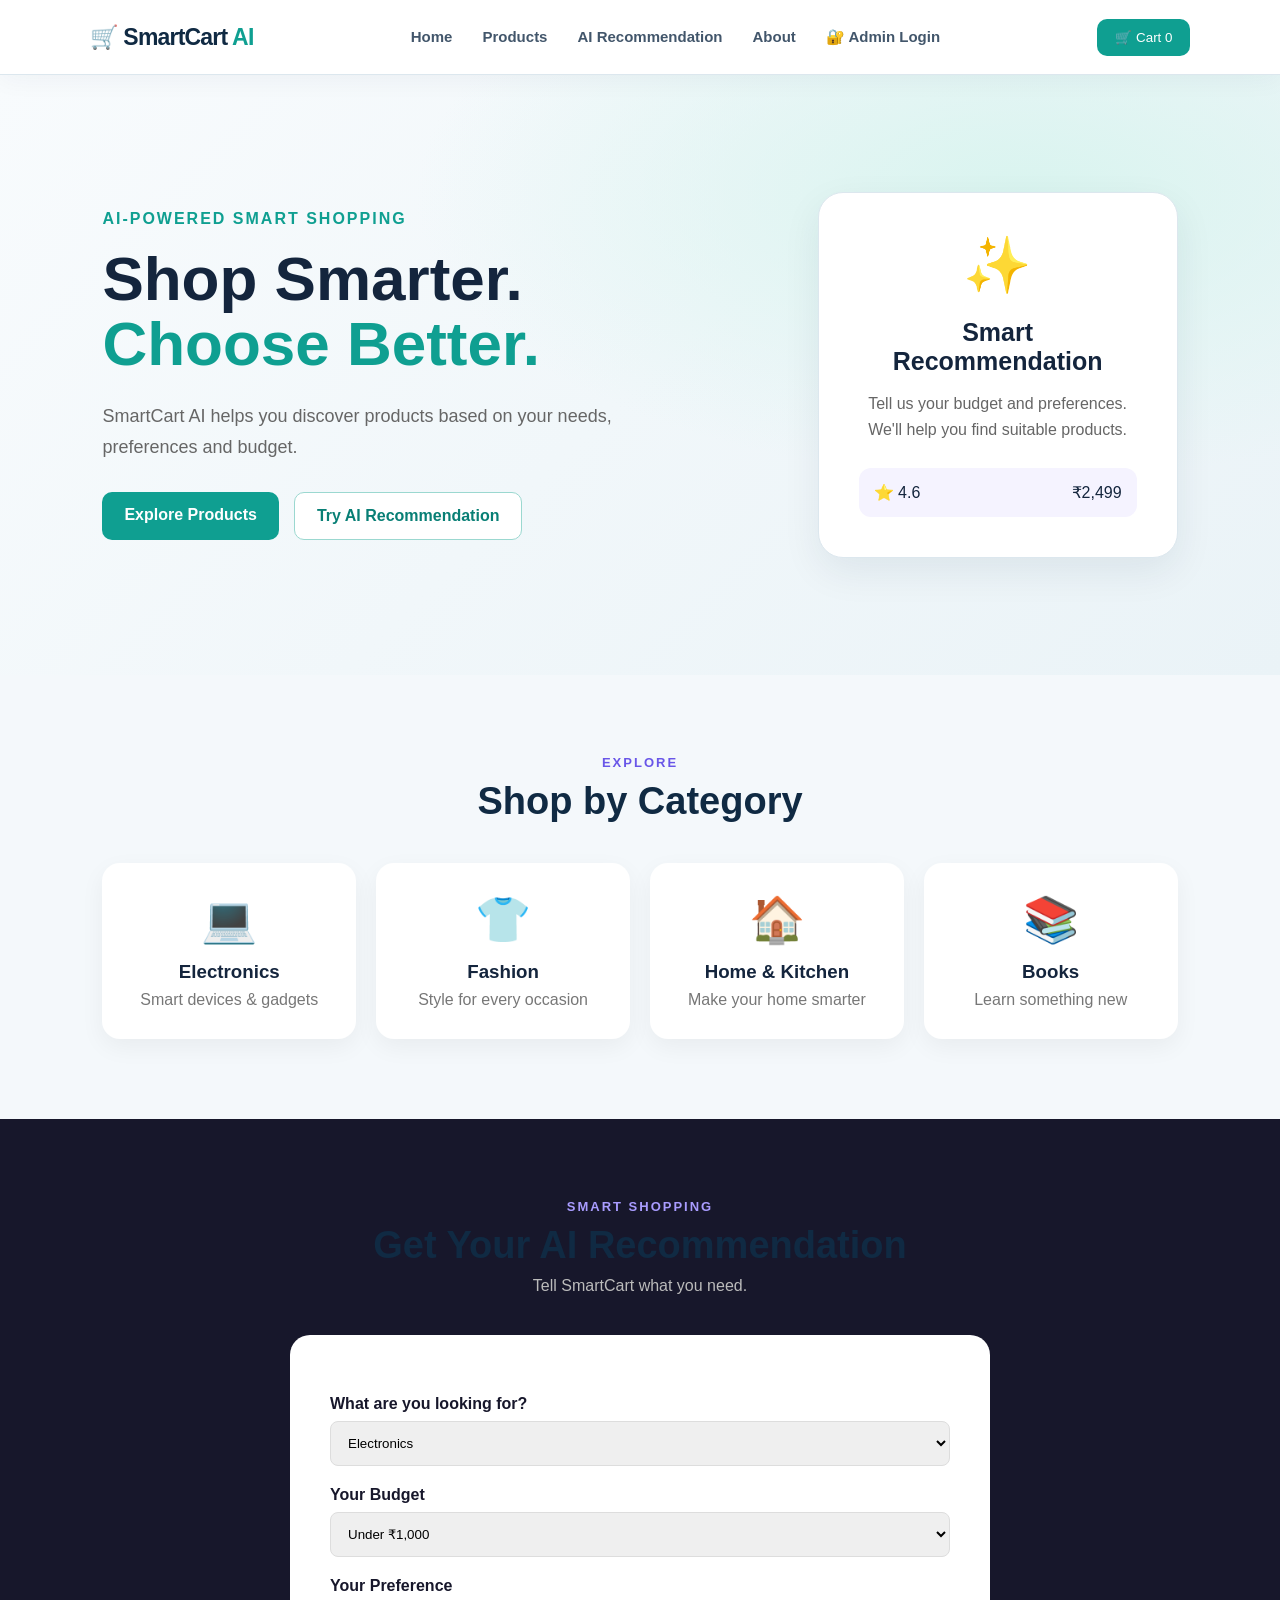
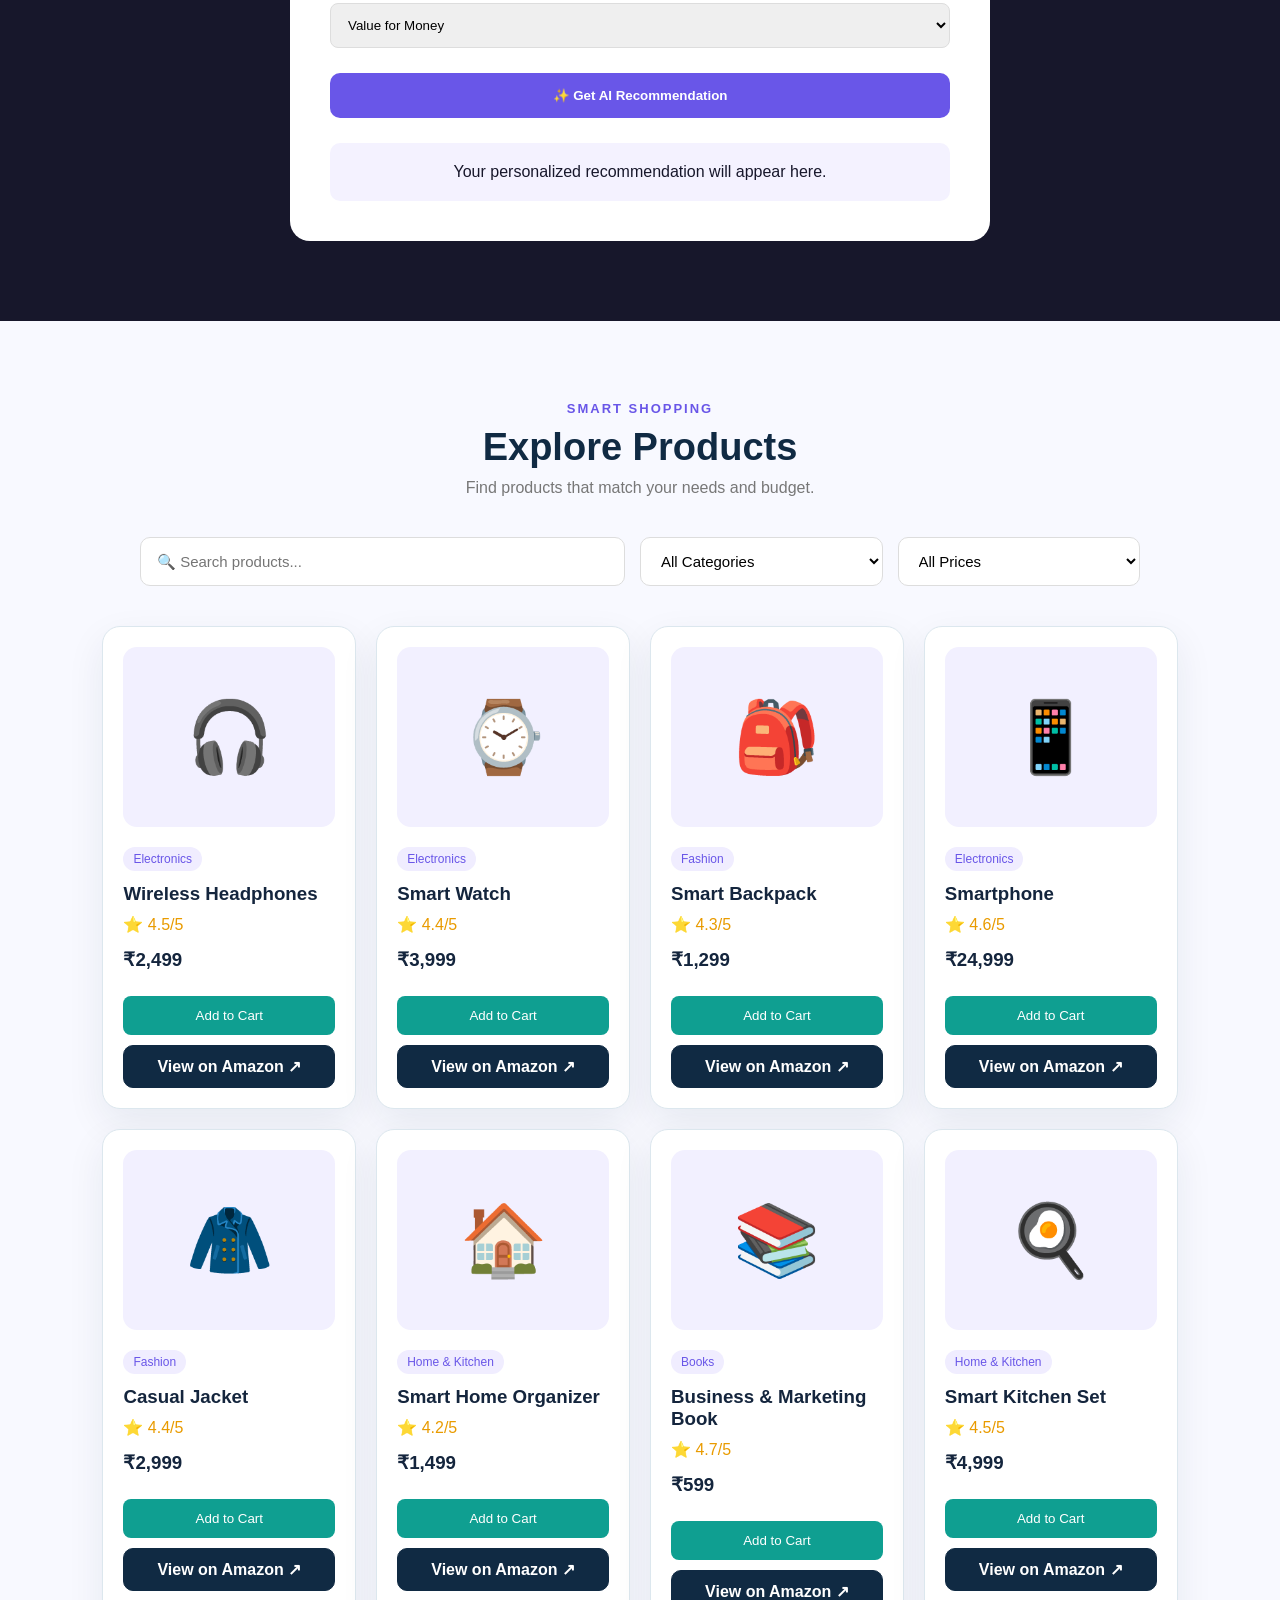
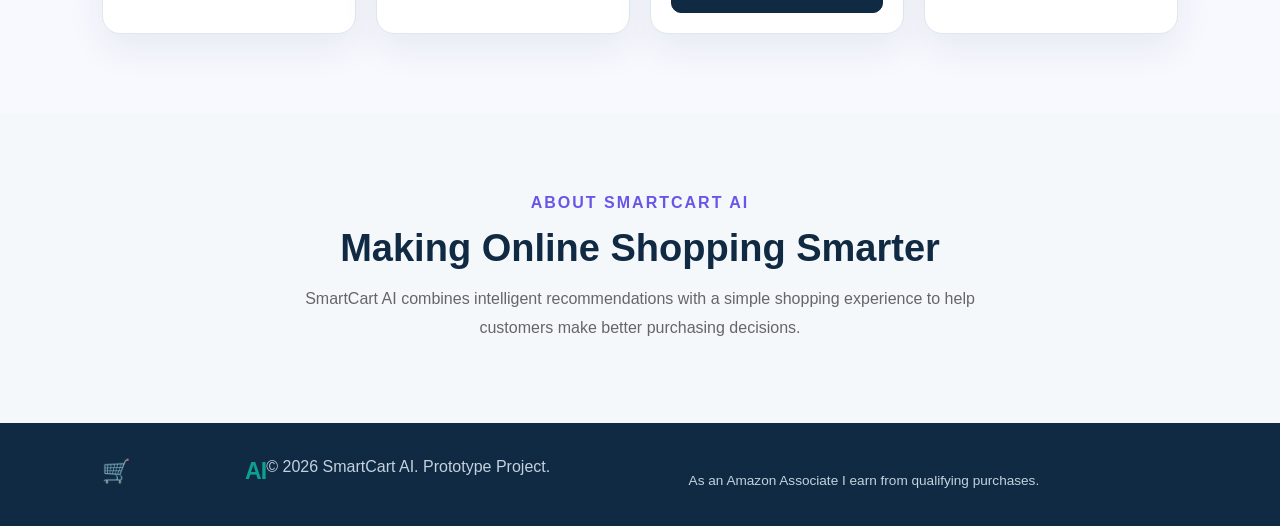
==== commit e10a9c2d: "Add files via upload" ====
--- a/index.html
+++ b/index.html
@@ -370,7 +370,7 @@
             </button>
 
             <a
-                href="https://link.amazon/B0dz1YS6k"
+                href="https://link.amazon/B08OMAWTj"
                 class="amazon-btn"
                 target="_blank"
                 rel="sponsored noopener noreferrer"
@@ -421,7 +421,7 @@
             </button>
 
             <a
-                href="https://link.amazon/B0gJBTJI5"
+                href="https://link.amazon/B07CnDCTd"
                 class="amazon-btn"
                 target="_blank"
                 rel="sponsored noopener noreferrer"
@@ -472,7 +472,7 @@
             </button>
 
             <a
-                href="https://link.amazon/B00sQM7cF"
+                href="https://link.amazon/B0a3elq27"
                 class="amazon-btn"
                 target="_blank"
                 rel="sponsored noopener noreferrer"
@@ -523,7 +523,7 @@
             </button>
 
             <a
-                href="https://link.amazon/B0by8f2Cg"
+                href="https://link.amazon/B01LTPc0l"
                 class="amazon-btn"
                 target="_blank"
                 rel="sponsored noopener noreferrer"
@@ -573,6 +573,17 @@
                 Add to Cart
             </button>
 
+            <a
+                href="https://link.amazon/B01AerGeQ"
+                class="amazon-btn"
+                target="_blank"
+                rel="sponsored noopener noreferrer"
+                aria-label="View product 5 on Amazon"
+            >
+                View on Amazon ↗
+            </a>
+
+
         </div>
 
 
@@ -614,6 +625,17 @@
                 Add to Cart
             </button>
 
+            <a
+                href="https://link.amazon/B0j19z7xU"
+                class="amazon-btn"
+                target="_blank"
+                rel="sponsored noopener noreferrer"
+                aria-label="View product 6 on Amazon"
+            >
+                View on Amazon ↗
+            </a>
+
+
         </div>
 
 
@@ -655,6 +677,17 @@
                 Add to Cart
             </button>
 
+            <a
+                href="https://link.amazon/B07b2qt5Y"
+                class="amazon-btn"
+                target="_blank"
+                rel="sponsored noopener noreferrer"
+                aria-label="View product 7 on Amazon"
+            >
+                View on Amazon ↗
+            </a>
+
+
         </div>
 
 
@@ -695,6 +728,17 @@
             >
                 Add to Cart
             </button>
+
+            <a
+                href="https://link.amazon/B01hTSN9I"
+                class="amazon-btn"
+                target="_blank"
+                rel="sponsored noopener noreferrer"
+                aria-label="View product 8 on Amazon"
+            >
+                View on Amazon ↗
+            </a>
+
 
         </div>
 
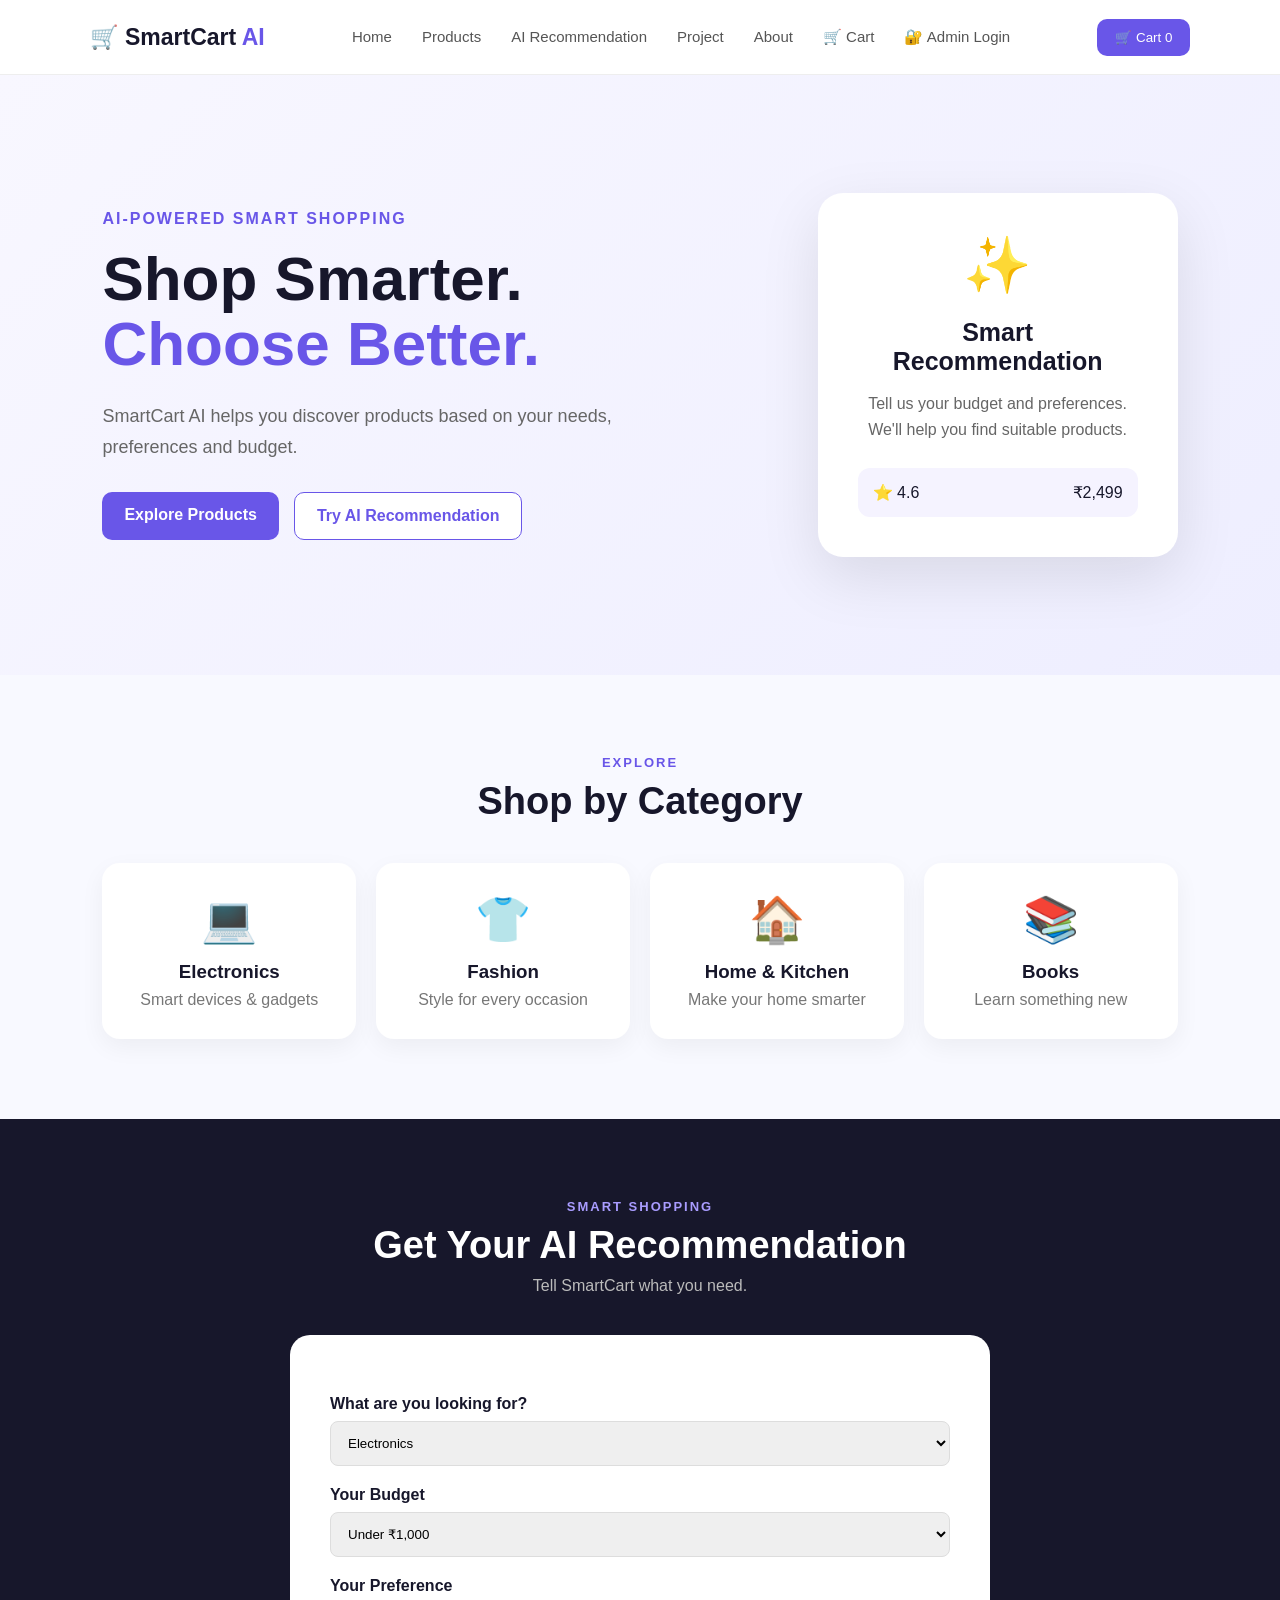
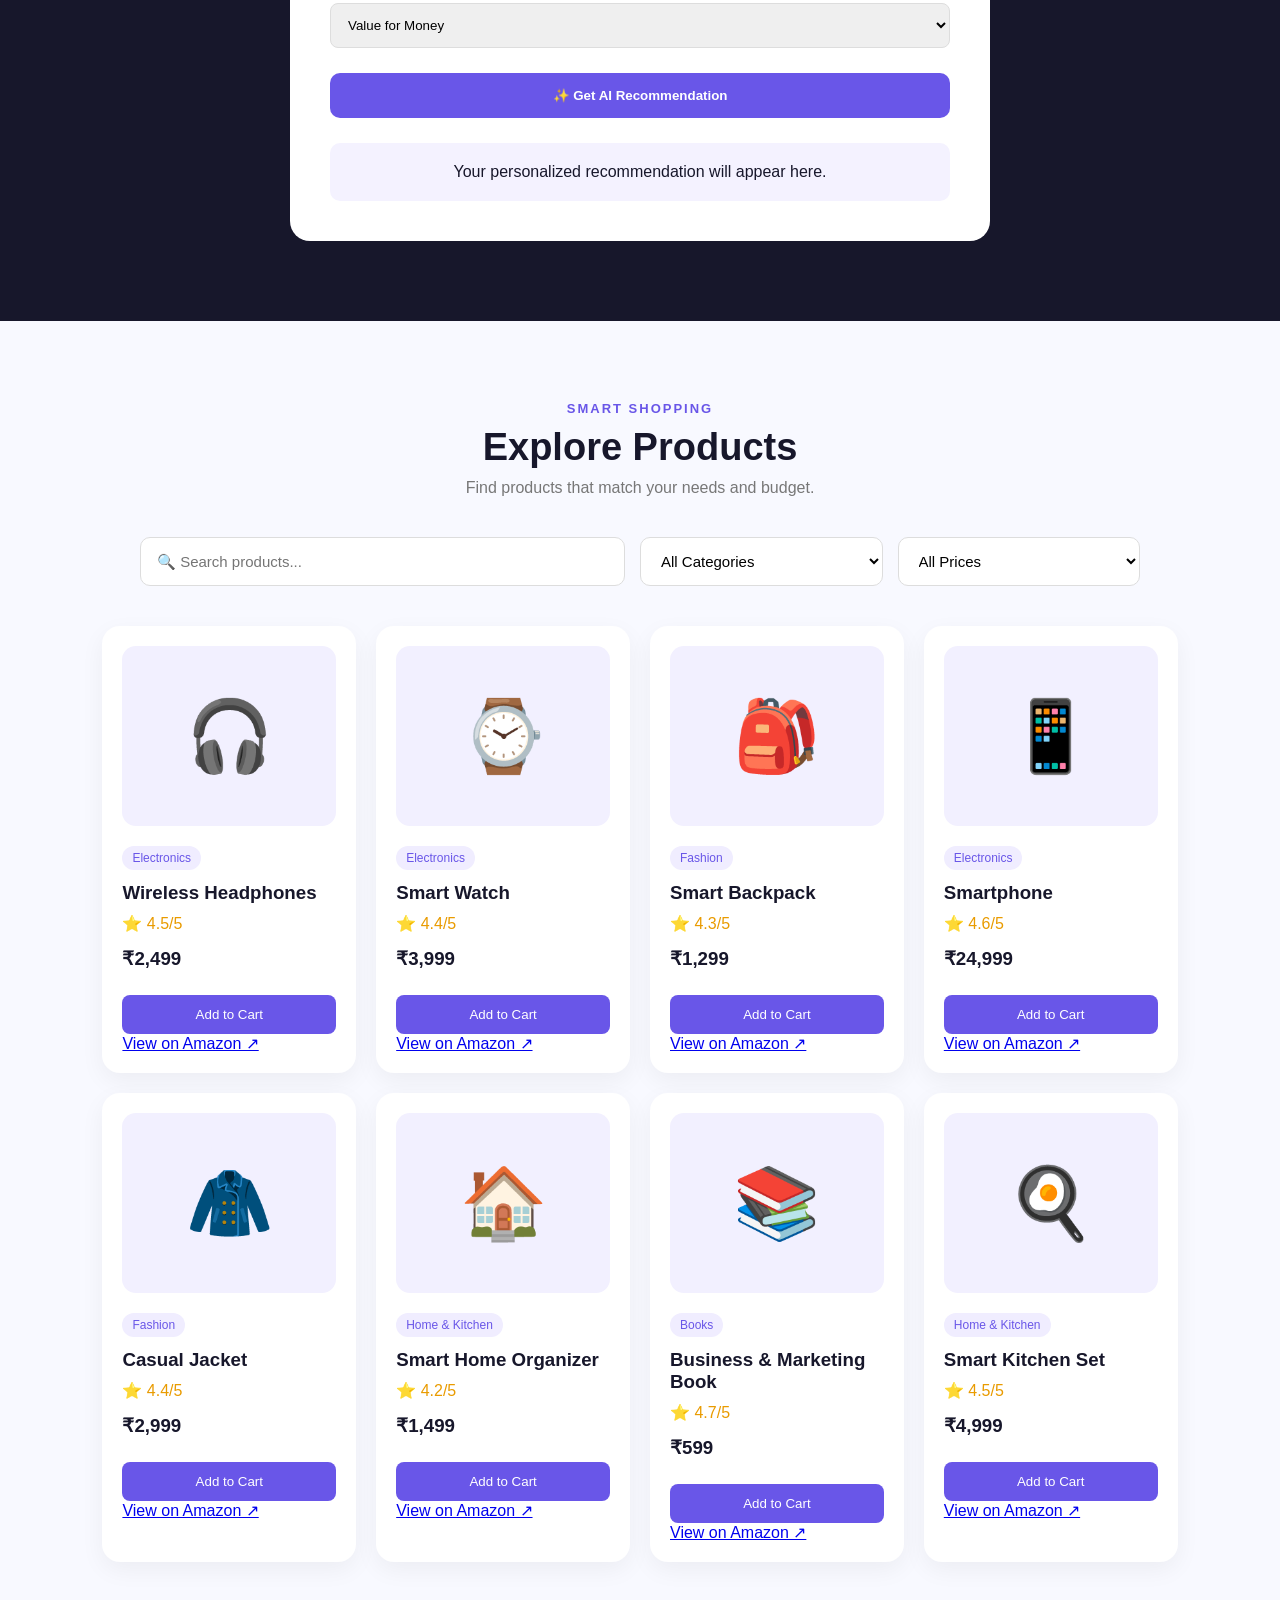
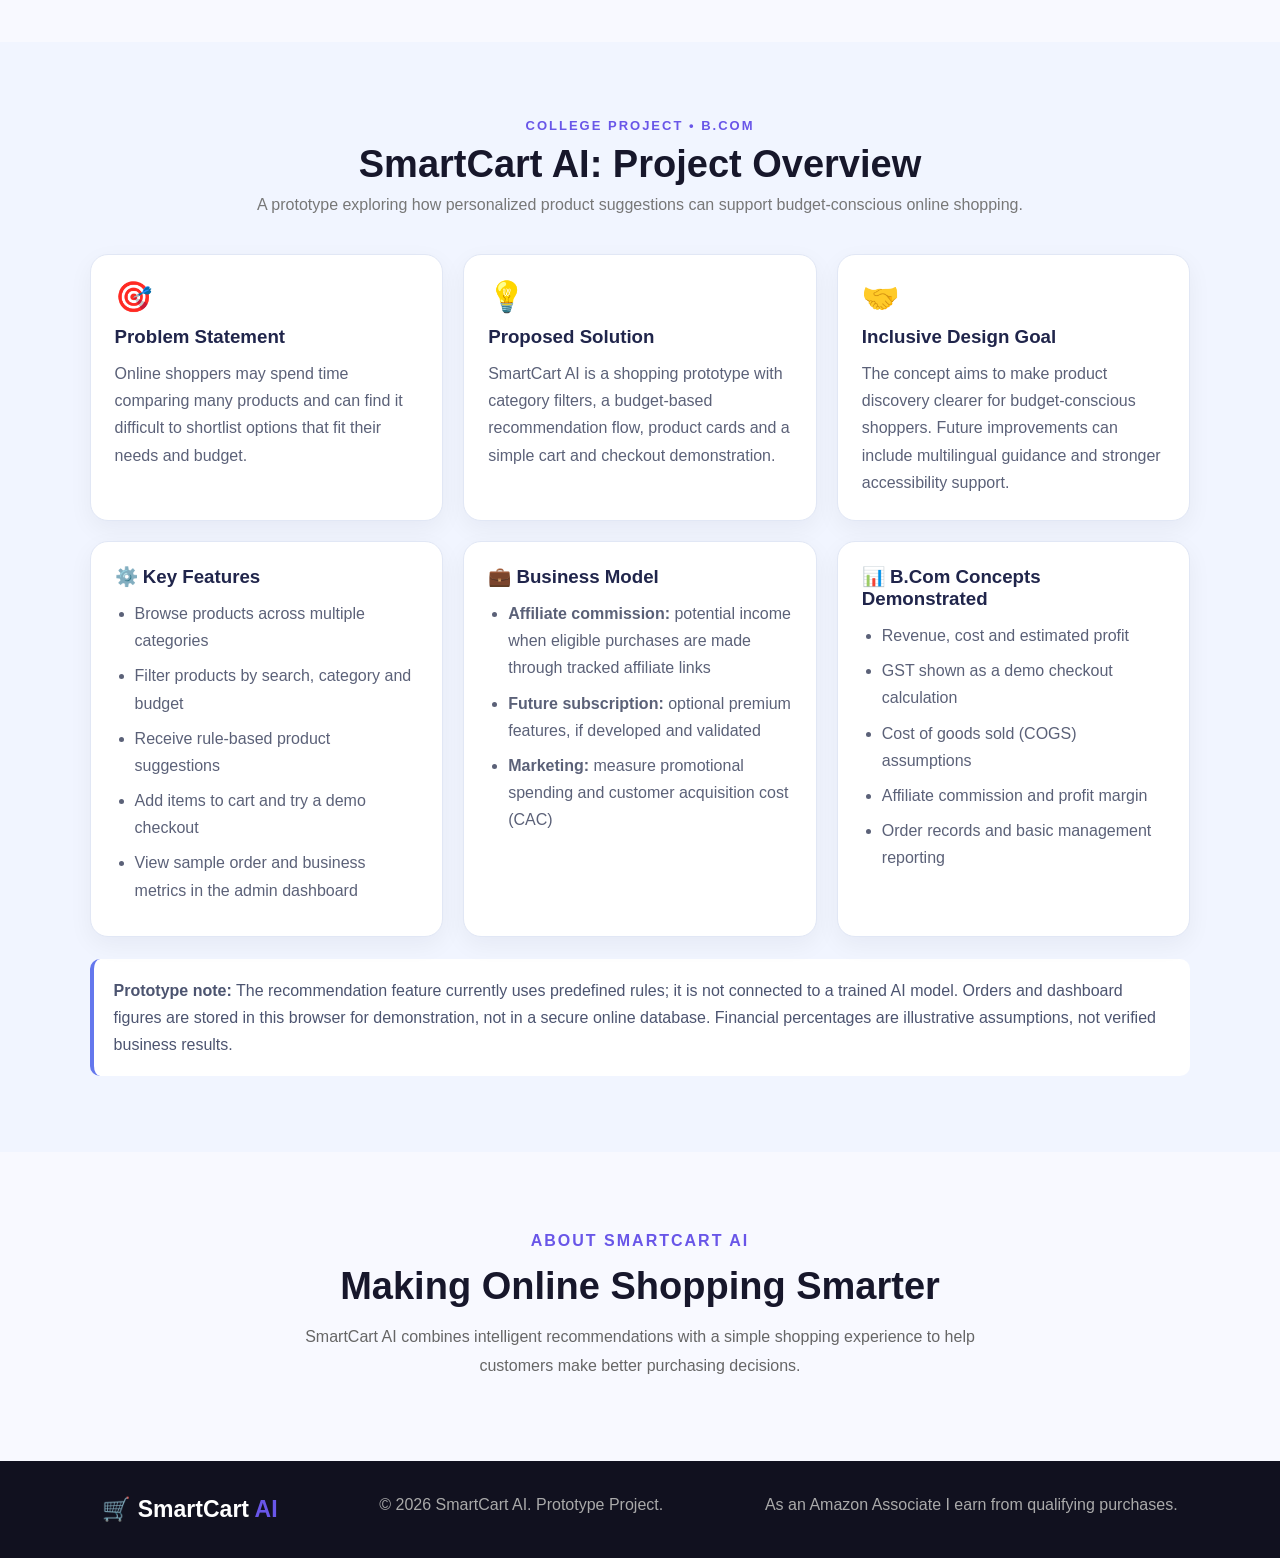
==== commit 2ffb18cb: "Add files via upload" ====
--- a/index.html
+++ b/index.html
@@ -22,7 +22,9 @@
             <a href="#">Home</a>
             <a href="#products">Products</a>
             <a href="#recommendation">AI Recommendation</a>
+            <a href="#college-project">Project</a>
             <a href="#about">About</a>
+            <a href="cart.html">🛒 Cart</a>
             <a href="admin-login.html">🔐 Admin Login</a>
         </nav>
 
@@ -755,6 +757,68 @@
 </section>
 
 
+
+
+    <!-- COLLEGE PROJECT OVERVIEW -->
+    <section id="college-project" class="college-project-section">
+        <div class="section-heading">
+            <p>COLLEGE PROJECT • B.COM</p>
+            <h2>SmartCart AI: Project Overview</h2>
+            <span>A prototype exploring how personalized product suggestions can support budget-conscious online shopping.</span>
+        </div>
+        <div class="project-intro-grid">
+            <article class="project-info-card">
+                <div class="project-icon">🎯</div>
+                <h3>Problem Statement</h3>
+                <p>Online shoppers may spend time comparing many products and can find it difficult to shortlist options that fit their needs and budget.</p>
+            </article>
+            <article class="project-info-card">
+                <div class="project-icon">💡</div>
+                <h3>Proposed Solution</h3>
+                <p>SmartCart AI is a shopping prototype with category filters, a budget-based recommendation flow, product cards and a simple cart and checkout demonstration.</p>
+            </article>
+            <article class="project-info-card">
+                <div class="project-icon">🤝</div>
+                <h3>Inclusive Design Goal</h3>
+                <p>The concept aims to make product discovery clearer for budget-conscious shoppers. Future improvements can include multilingual guidance and stronger accessibility support.</p>
+            </article>
+        </div>
+        <div class="project-details-grid">
+            <div class="project-details-card">
+                <h3>⚙️ Key Features</h3>
+                <ul>
+                    <li>Browse products across multiple categories</li>
+                    <li>Filter products by search, category and budget</li>
+                    <li>Receive rule-based product suggestions</li>
+                    <li>Add items to cart and try a demo checkout</li>
+                    <li>View sample order and business metrics in the admin dashboard</li>
+                </ul>
+            </div>
+            <div class="project-details-card">
+                <h3>💼 Business Model</h3>
+                <ul>
+                    <li><strong>Affiliate commission:</strong> potential income when eligible purchases are made through tracked affiliate links</li>
+                    <li><strong>Future subscription:</strong> optional premium features, if developed and validated</li>
+                    <li><strong>Marketing:</strong> measure promotional spending and customer acquisition cost (CAC)</li>
+                </ul>
+            </div>
+            <div class="project-details-card">
+                <h3>📊 B.Com Concepts Demonstrated</h3>
+                <ul>
+                    <li>Revenue, cost and estimated profit</li>
+                    <li>GST shown as a demo checkout calculation</li>
+                    <li>Cost of goods sold (COGS) assumptions</li>
+                    <li>Affiliate commission and profit margin</li>
+                    <li>Order records and basic management reporting</li>
+                </ul>
+            </div>
+        </div>
+        <div class="project-note">
+            <strong>Prototype note:</strong> The recommendation feature currently uses predefined rules; it is not connected to a trained AI model. Orders and dashboard figures are stored in this browser for demonstration, not in a secure online database. Financial percentages are illustrative assumptions, not verified business results.
+        </div>
+    </section>
+
+
     <!-- About -->
     <section id="about" class="about-section">
 
--- a/style.css
+++ b/style.css
@@ -1,938 +1,714 @@
-* {
-    margin: 0;
-    padding: 0;
-    box-sizing: border-box;
+* {
+    margin: 0;
+    padding: 0;
+    box-sizing: border-box;
+}
+
+
+html {
+    scroll-behavior: smooth;
+}
+
+
+body {
+    font-family: Arial, sans-serif;
+    background: #f8f9ff;
+    color: #17172b;
+}
+
+
+/* NAVBAR */
+
+.navbar {
+    height: 75px;
+    display: flex;
+    align-items: center;
+    justify-content: space-between;
+    padding: 0 7%;
+    background: white;
+    border-bottom: 1px solid #eeeeee;
+    position: sticky;
+    top: 0;
+    z-index: 1000;
+}
+
+
+.logo {
+    font-size: 23px;
+    font-weight: bold;
+}
+
+
+.logo span {
+    color: #6956e8;
+}
+
+
+nav {
+    display: flex;
+    gap: 30px;
+}
+
+
+nav a {
+    text-decoration: none;
+    color: #555;
+    font-size: 15px;
+}
+
+
+nav a:hover {
+    color: #6956e8;
+}
+
+
+.cart-btn {
+    border: none;
+    background: #6956e8;
+    color: white;
+    padding: 11px 18px;
+    border-radius: 10px;
+    cursor: pointer;
+}
+
+
+/* HERO */
+
+.hero {
+    min-height: 600px;
+    padding: 80px 8%;
+    display: flex;
+    align-items: center;
+    justify-content: space-between;
+    gap: 50px;
+    background: linear-gradient(135deg, #f8f7ff, #eeeeff);
+}
+
+
+.hero-text {
+    max-width: 600px;
+}
+
+
+.small-heading {
+    color: #6956e8;
+    font-weight: bold;
+    letter-spacing: 2px;
+    margin-bottom: 18px;
+}
+
+
+.hero h1 {
+    font-size: 62px;
+    line-height: 1.05;
+    margin-bottom: 25px;
+}
+
+
+.hero h1 span {
+    color: #6956e8;
+}
+
+
+.hero-text > p:not(.small-heading) {
+    color: #666;
+    font-size: 18px;
+    line-height: 1.7;
+}
+
+
+.hero-buttons {
+    margin-top: 30px;
+    display: flex;
+    gap: 15px;
+}
+
+
+.primary-btn,
+.secondary-btn {
+    padding: 14px 22px;
+    border-radius: 10px;
+    text-decoration: none;
+    font-weight: bold;
+}
+
+
+.primary-btn {
+    background: #6956e8;
+    color: white;
+}
+
+
+.secondary-btn {
+    background: white;
+    color: #6956e8;
+    border: 1px solid #6956e8;
+}
+
+
+/* HERO CARD */
+
+.hero-card {
+    width: 360px;
+    padding: 40px;
+    background: white;
+    border-radius: 25px;
+    box-shadow: 0 20px 60px rgba(0,0,0,0.10);
+    text-align: center;
+}
+
+
+.ai-icon {
+    font-size: 55px;
+    margin-bottom: 20px;
+}
+
+
+.hero-card h3 {
+    font-size: 25px;
+    margin-bottom: 15px;
+}
+
+
+.hero-card p {
+    color: #666;
+    line-height: 1.6;
+}
+
+
+.recommendation-preview {
+    margin-top: 25px;
+    padding: 15px;
+    background: #f5f3ff;
+    border-radius: 12px;
+    display: flex;
+    justify-content: space-between;
+}
+
+
+/* SECTIONS */
+
+section {
+    padding: 80px 8%;
+}
+
+
+.section-heading {
+    text-align: center;
+    margin-bottom: 40px;
+}
+
+
+.section-heading p {
+    color: #6956e8;
+    font-size: 13px;
+    font-weight: bold;
+    letter-spacing: 2px;
+    margin-bottom: 10px;
+}
+
+
+.section-heading h2 {
+    font-size: 38px;
+    margin-bottom: 10px;
+}
+
+
+.section-heading span {
+    color: #777;
+}
+
+
+/* CATEGORIES */
+
+.category-grid {
+    display: grid;
+    grid-template-columns: repeat(4, 1fr);
+    gap: 20px;
+}
+
+
+.category-card {
+    background: white;
+    padding: 30px;
+    border-radius: 18px;
+    text-align: center;
+    box-shadow: 0 8px 25px rgba(0,0,0,0.05);
+}
+
+
+.category-card div {
+    font-size: 45px;
+    margin-bottom: 15px;
+}
+
+
+.category-card p {
+    color: #777;
+    margin-top: 8px;
+}
+
+
+/* AI SECTION */
+
+.ai-section {
+    background: #17172b;
+    color: white;
+}
+
+
+.ai-section .section-heading p {
+    color: #a99cff;
+}
+
+
+.ai-section .section-heading span {
+    color: #bbb;
+}
+
+
+.ai-box {
+    max-width: 700px;
+    margin: auto;
+    background: white;
+    color: #17172b;
+    padding: 40px;
+    border-radius: 20px;
+}
+
+
+.ai-box label {
+    display: block;
+    margin-top: 20px;
+    margin-bottom: 8px;
+    font-weight: bold;
+}
+
+
+.ai-box select {
+    width: 100%;
+    padding: 13px;
+    border: 1px solid #ddd;
+    border-radius: 8px;
+}
+
+
+.recommend-btn {
+    width: 100%;
+    margin-top: 25px;
+    padding: 15px;
+    border: none;
+    border-radius: 10px;
+    background: #6956e8;
+    color: white;
+    font-weight: bold;
+    cursor: pointer;
+}
+
+
+.result-box {
+    margin-top: 25px;
+    padding: 20px;
+    background: #f4f2ff;
+    border-radius: 10px;
+    text-align: center;
+}
+
+
+/* PRODUCTS */
+
+.products-section {
+    background: #f8f9ff;
+}
+
+
+.product-grid {
+    display: grid;
+    grid-template-columns: repeat(4, 1fr);
+    gap: 20px;
+}
+
+
+.product-card {
+    background: white;
+    padding: 20px;
+    border-radius: 18px;
+    box-shadow: 0 8px 25px rgba(0,0,0,0.05);
+}
+
+
+.product-image {
+    height: 180px;
+    display: flex;
+    align-items: center;
+    justify-content: center;
+    background: #f2f0ff;
+    border-radius: 14px;
+    font-size: 70px;
+    margin-bottom: 20px;
+}
+
+
+.product-card h3 {
+    margin-bottom: 10px;
+}
+
+
+.rating {
+    color: #e99b00;
+    margin-bottom: 15px;
+}
+
+
+.product-card button {
+    width: 100%;
+    padding: 12px;
+    margin-top: 15px;
+    border: none;
+    border-radius: 8px;
+    background: #6956e8;
+    color: white;
+    cursor: pointer;
+}
+
+
+/* ABOUT */
+
+.about-section {
+    text-align: center;
+    max-width: 900px;
+    margin: auto;
+}
+
+
+.about-section > p:first-child {
+    color: #6956e8;
+    font-weight: bold;
+    letter-spacing: 2px;
+}
+
+
+.about-section h2 {
+    font-size: 38px;
+    margin: 15px 0;
+}
+
+
+.about-section p:last-child {
+    color: #666;
+    line-height: 1.8;
+}
+
+
+/* FOOTER */
+
+footer {
+    padding: 35px 8%;
+    background: #11111f;
+    color: white;
+    display: flex;
+    justify-content: space-between;
+}
+
+
+footer p {
+    color: #aaa;
+}
+
+
+/* MOBILE */
+
+@media (max-width: 900px) {
+
+    nav {
+        display: none;
+    }
+
+    .hero {
+        flex-direction: column;
+        text-align: center;
+    }
+
+    .hero h1 {
+        font-size: 45px;
+    }
+
+    .hero-buttons {
+        justify-content: center;
+        flex-wrap: wrap;
+    }
+
+    .category-grid,
+    .product-grid {
+        grid-template-columns: repeat(2, 1fr);
+    }
+
+}
+
+
+@media (max-width: 600px) {
+
+    .category-grid,
+    .product-grid {
+        grid-template-columns: 1fr;
+    }
+
+    .hero-card {
+        width: 100%;
+    }
+
+    footer {
+        flex-direction: column;
+        gap: 15px;
+    }
+
+}
+
+/* PRODUCT CONTROLS */
+
+.product-controls {
+    max-width: 1000px;
+    margin: 0 auto 40px;
+
+    display: grid;
+    grid-template-columns:
+        2fr 1fr 1fr;
+
+    gap: 15px;
+}
+
+
+.product-controls input,
+.product-controls select {
+
+    width: 100%;
+
+    padding: 14px 16px;
+
+    border: 1px solid #ddd;
+
+    border-radius: 10px;
+
+    background: white;
+
+    font-size: 15px;
+
+    outline: none;
+}
+
+
+.product-controls input:focus,
+.product-controls select:focus {
+
+    border-color: #6956e8;
+
+    box-shadow:
+        0 0 0 3px
+        rgba(105, 86, 232, 0.10);
+}
+
+
+.product-category {
+
+    display: inline-block;
+
+    background: #f0edff;
+
+    color: #6956e8;
+
+    padding: 5px 10px;
+
+    border-radius: 20px;
+
+    font-size: 12px;
+
+    margin-bottom: 12px;
+}
+
+
+.no-products {
+
+    display: none;
+
+    text-align: center;
+
+    color: #777;
+
+    margin-top: 30px;
+}
+
+
+@media (max-width: 700px) {
+
+    .product-controls {
+
+        grid-template-columns: 1fr;
+
+    }
+
+}
+
+// PRODUCT DATA
+
+let shoppingCart = [];
+
+
+// ADD PRODUCT TO CART
+
+function addProductToCart(productName, price) {
+
+    shoppingCart.push({
+
+        name: productName,
+
+        price: price
+
+    });
+
+
+    cartCount = shoppingCart.length;
+
+
+    document.getElementById(
+        "cart-count"
+    ).innerText = cartCount;
+
+
+    alert(
+        productName +
+        " added to your cart! 🛒"
+    );
+}
+
+
+
+// SEARCH + FILTER
+
+function filterProducts() {
+
+    const searchText =
+        document
+        .getElementById("searchInput")
+        .value
+        .toLowerCase();
+
+
+    const selectedCategory =
+        document
+        .getElementById("categoryFilter")
+        .value;
+
+
+    const selectedPrice =
+        document
+        .getElementById("priceFilter")
+        .value;
+
+
+    const products =
+        document.querySelectorAll(
+            ".product-card"
+        );
+
+
+    let visibleProducts = 0;
+
+
+    products.forEach(function(product) {
+
+        const name =
+            product.dataset.name;
+
+
+        const category =
+            product.dataset.category;
+
+
+        const price =
+            Number(product.dataset.price);
+
+
+        const matchesSearch =
+            name.includes(searchText);
+
+
+        const matchesCategory =
+            selectedCategory === "all" ||
+            category === selectedCategory;
+
+
+        let matchesPrice = true;
+
+
+        if (selectedPrice !== "all") {
+
+            matchesPrice =
+                price <=
+                Number(selectedPrice);
+
+        }
+
+
+        if (
+            matchesSearch &&
+            matchesCategory &&
+            matchesPrice
+        ) {
+
+            product.style.display = "block";
+
+            visibleProducts++;
+
+        }
+
+        else {
+
+            product.style.display = "none";
+
+        }
+
+    });
+
+
+    const noProducts =
+        document.getElementById(
+            "noProducts"
+        );
+
+
+    if (visibleProducts === 0) {
+
+        noProducts.style.display = "block";
+
+    }
+
+    else {
+
+        noProducts.style.display = "none";
+
+    }
+
 }
 
-
-html {
-    scroll-behavior: smooth;
-}
-
-
-body {
-    font-family: Arial, sans-serif;
-    background: #f8f9ff;
-    color: #17172b;
-}
-
-
-/* NAVBAR */
-
-.navbar {
-    height: 75px;
-    display: flex;
-    align-items: center;
-    justify-content: space-between;
-    padding: 0 7%;
-    background: white;
-    border-bottom: 1px solid #eeeeee;
-    position: sticky;
-    top: 0;
-    z-index: 1000;
-}
-
-
-.logo {
-    font-size: 23px;
-    font-weight: bold;
-}
-
-
-.logo span {
-    color: #6956e8;
-}
-
-
-nav {
-    display: flex;
-    gap: 30px;
-}
-
-
-nav a {
-    text-decoration: none;
-    color: #555;
-    font-size: 15px;
-}
-
-
-nav a:hover {
-    color: #6956e8;
-}
-
-
-.cart-btn {
-    border: none;
-    background: #6956e8;
-    color: white;
-    padding: 11px 18px;
-    border-radius: 10px;
-    cursor: pointer;
-}
-
-
-/* HERO */
-
-.hero {
-    min-height: 600px;
-    padding: 80px 8%;
-    display: flex;
-    align-items: center;
-    justify-content: space-between;
-    gap: 50px;
-    background: linear-gradient(135deg, #f8f7ff, #eeeeff);
-}
-
-
-.hero-text {
-    max-width: 600px;
-}
-
-
-.small-heading {
-    color: #6956e8;
-    font-weight: bold;
-    letter-spacing: 2px;
-    margin-bottom: 18px;
-}
-
-
-.hero h1 {
-    font-size: 62px;
-    line-height: 1.05;
-    margin-bottom: 25px;
-}
-
-
-.hero h1 span {
-    color: #6956e8;
-}
-
-
-.hero-text > p:not(.small-heading) {
-    color: #666;
-    font-size: 18px;
-    line-height: 1.7;
-}
-
-
-.hero-buttons {
-    margin-top: 30px;
-    display: flex;
-    gap: 15px;
-}
-
-
-.primary-btn,
-.secondary-btn {
-    padding: 14px 22px;
-    border-radius: 10px;
-    text-decoration: none;
-    font-weight: bold;
-}
-
-
-.primary-btn {
-    background: #6956e8;
-    color: white;
-}
-
-
-.secondary-btn {
-    background: white;
-    color: #6956e8;
-    border: 1px solid #6956e8;
-}
-
-
-/* HERO CARD */
-
-.hero-card {
-    width: 360px;
-    padding: 40px;
-    background: white;
-    border-radius: 25px;
-    box-shadow: 0 20px 60px rgba(0,0,0,0.10);
-    text-align: center;
-}
-
-
-.ai-icon {
-    font-size: 55px;
-    margin-bottom: 20px;
-}
-
-
-.hero-card h3 {
-    font-size: 25px;
-    margin-bottom: 15px;
-}
-
-
-.hero-card p {
-    color: #666;
-    line-height: 1.6;
-}
-
-
-.recommendation-preview {
-    margin-top: 25px;
-    padding: 15px;
-    background: #f5f3ff;
-    border-radius: 12px;
-    display: flex;
-    justify-content: space-between;
-}
-
-
-/* SECTIONS */
-
-section {
-    padding: 80px 8%;
-}
-
-
-.section-heading {
-    text-align: center;
-    margin-bottom: 40px;
-}
-
-
-.section-heading p {
-    color: #6956e8;
-    font-size: 13px;
-    font-weight: bold;
-    letter-spacing: 2px;
-    margin-bottom: 10px;
-}
-
-
-.section-heading h2 {
-    font-size: 38px;
-    margin-bottom: 10px;
-}
-
-
-.section-heading span {
-    color: #777;
-}
-
-
-/* CATEGORIES */
-
-.category-grid {
-    display: grid;
-    grid-template-columns: repeat(4, 1fr);
-    gap: 20px;
-}
-
-
-.category-card {
-    background: white;
-    padding: 30px;
-    border-radius: 18px;
-    text-align: center;
-    box-shadow: 0 8px 25px rgba(0,0,0,0.05);
-}
-
-
-.category-card div {
-    font-size: 45px;
-    margin-bottom: 15px;
-}
-
-
-.category-card p {
-    color: #777;
-    margin-top: 8px;
-}
-
-
-/* AI SECTION */
-
-.ai-section {
-    background: #17172b;
-    color: white;
-}
-
-
-.ai-section .section-heading p {
-    color: #a99cff;
-}
-
-
-.ai-section .section-heading span {
-    color: #bbb;
-}
-
-
-.ai-box {
-    max-width: 700px;
-    margin: auto;
-    background: white;
-    color: #17172b;
-    padding: 40px;
-    border-radius: 20px;
-}
-
-
-.ai-box label {
-    display: block;
-    margin-top: 20px;
-    margin-bottom: 8px;
-    font-weight: bold;
-}
-
-
-.ai-box select {
-    width: 100%;
-    padding: 13px;
-    border: 1px solid #ddd;
-    border-radius: 8px;
-}
-
-
-.recommend-btn {
-    width: 100%;
-    margin-top: 25px;
-    padding: 15px;
-    border: none;
-    border-radius: 10px;
-    background: #6956e8;
-    color: white;
-    font-weight: bold;
-    cursor: pointer;
-}
-
-
-.result-box {
-    margin-top: 25px;
-    padding: 20px;
-    background: #f4f2ff;
-    border-radius: 10px;
-    text-align: center;
-}
-
-
-/* PRODUCTS */
-
-.products-section {
-    background: #f8f9ff;
-}
-
-
-.product-grid {
-    display: grid;
-    grid-template-columns: repeat(4, 1fr);
-    gap: 20px;
-}
-
-
-.product-card {
-    background: white;
-    padding: 20px;
-    border-radius: 18px;
-    box-shadow: 0 8px 25px rgba(0,0,0,0.05);
-}
-
-
-.product-image {
-    height: 180px;
-    display: flex;
-    align-items: center;
-    justify-content: center;
-    background: #f2f0ff;
-    border-radius: 14px;
-    font-size: 70px;
-    margin-bottom: 20px;
-}
-
-
-.product-card h3 {
-    margin-bottom: 10px;
-}
-
-
-.rating {
-    color: #e99b00;
-    margin-bottom: 15px;
-}
-
-
-.product-card button {
-    width: 100%;
-    padding: 12px;
-    margin-top: 15px;
-    border: none;
-    border-radius: 8px;
-    background: #6956e8;
-    color: white;
-    cursor: pointer;
-}
-
-
-/* ABOUT */
-
-.about-section {
-    text-align: center;
-    max-width: 900px;
-    margin: auto;
-}
-
-
-.about-section > p:first-child {
-    color: #6956e8;
-    font-weight: bold;
-    letter-spacing: 2px;
-}
-
-
-.about-section h2 {
-    font-size: 38px;
-    margin: 15px 0;
-}
-
-
-.about-section p:last-child {
-    color: #666;
-    line-height: 1.8;
-}
-
-
-/* FOOTER */
-
-footer {
-    padding: 35px 8%;
-    background: #11111f;
-    color: white;
-    display: flex;
-    justify-content: space-between;
-}
-
-
-footer p {
-    color: #aaa;
-}
-
-
-/* MOBILE */
-
-@media (max-width: 900px) {
-
-    nav {
-        display: none;
-    }
-
-    .hero {
-        flex-direction: column;
-        text-align: center;
-    }
-
-    .hero h1 {
-        font-size: 45px;
-    }
-
-    .hero-buttons {
-        justify-content: center;
-        flex-wrap: wrap;
-    }
-
-    .category-grid,
-    .product-grid {
-        grid-template-columns: repeat(2, 1fr);
-    }
-
-}
-
-
-@media (max-width: 600px) {
-
-    .category-grid,
-    .product-grid {
-        grid-template-columns: 1fr;
-    }
-
-    .hero-card {
-        width: 100%;
-    }
-
-    footer {
-        flex-direction: column;
-        gap: 15px;
-    }
-
-}
-
-/* PRODUCT CONTROLS */
-
-.product-controls {
-    max-width: 1000px;
-    margin: 0 auto 40px;
-
-    display: grid;
-    grid-template-columns:
-        2fr 1fr 1fr;
-
-    gap: 15px;
-}
-
-
-.product-controls input,
-.product-controls select {
-
-    width: 100%;
-
-    padding: 14px 16px;
-
-    border: 1px solid #ddd;
-
-    border-radius: 10px;
-
-    background: white;
-
-    font-size: 15px;
-
-    outline: none;
-}
-
-
-.product-controls input:focus,
-.product-controls select:focus {
-
-    border-color: #6956e8;
-
-    box-shadow:
-        0 0 0 3px
-        rgba(105, 86, 232, 0.10);
-}
-
-
-.product-category {
-
-    display: inline-block;
-
-    background: #f0edff;
-
-    color: #6956e8;
-
-    padding: 5px 10px;
-
-    border-radius: 20px;
-
-    font-size: 12px;
-
-    margin-bottom: 12px;
-}
-
-
-.no-products {
-
-    display: none;
-
-    text-align: center;
-
-    color: #777;
-
-    margin-top: 30px;
-}
-
-
-@media (max-width: 700px) {
-
-    .product-controls {
-
-        grid-template-columns: 1fr;
-
-    }
-
-}
-
-// PRODUCT DATA
-
-let shoppingCart = [];
-
-
-// ADD PRODUCT TO CART
-
-function addProductToCart(productName, price) {
-
-    shoppingCart.push({
-
-        name: productName,
-
-        price: price
-
-    });
-
-
-    cartCount = shoppingCart.length;
-
-
-    document.getElementById(
-        "cart-count"
-    ).innerText = cartCount;
-
-
-    alert(
-        productName +
-        " added to your cart! 🛒"
-    );
-}
-
-
-
-// SEARCH + FILTER
-
-function filterProducts() {
-
-    const searchText =
-        document
-        .getElementById("searchInput")
-        .value
-        .toLowerCase();
-
-
-    const selectedCategory =
-        document
-        .getElementById("categoryFilter")
-        .value;
-
-
-    const selectedPrice =
-        document
-        .getElementById("priceFilter")
-        .value;
-
-
-    const products =
-        document.querySelectorAll(
-            ".product-card"
-        );
-
-
-    let visibleProducts = 0;
-
-
-    products.forEach(function(product) {
-
-        const name =
-            product.dataset.name;
-
-
-        const category =
-            product.dataset.category;
-
-
-        const price =
-            Number(product.dataset.price);
-
-
-        const matchesSearch =
-            name.includes(searchText);
-
-
-        const matchesCategory =
-            selectedCategory === "all" ||
-            category === selectedCategory;
-
-
-        let matchesPrice = true;
-
-
-        if (selectedPrice !== "all") {
-
-            matchesPrice =
-                price <=
-                Number(selectedPrice);
-
-        }
-
-
-        if (
-            matchesSearch &&
-            matchesCategory &&
-            matchesPrice
-        ) {
-
-            product.style.display = "block";
-
-            visibleProducts++;
-
-        }
-
-        else {
-
-            product.style.display = "none";
-
-        }
-
-    });
-
-
-    const noProducts =
-        document.getElementById(
-            "noProducts"
-        );
-
-
-    if (visibleProducts === 0) {
-
-        noProducts.style.display = "block";
-
-    }
-
-    else {
-
-        noProducts.style.display = "none";
-
-    }
-
-}
-/* ===== SmartCart AI premium admin dashboard refresh ===== */
-.admin-dashboard {
-  width: min(1240px, calc(100% - 36px));
-  margin: 38px auto 64px;
-  padding: clamp(18px, 3vw, 36px);
-  background: #f5f7fc;
-  border: 1px solid #e7ebf4;
-  border-radius: 24px;
-  box-shadow: 0 18px 55px rgba(21, 36, 74, .08);
-}
-.admin-dashboard > h1 {
-  color: #15264b;
-  font-size: clamp(1.65rem, 3vw, 2.45rem);
-  letter-spacing: -.04em;
-  margin: 0 0 8px;
-}
-.dashboard-subtitle {
-  color: #6d7892;
-  margin: 0 0 28px;
-  font-size: 1rem;
-}
-.admin-dashboard .dashboard-grid {
-  display: grid;
-  grid-template-columns: repeat(4, minmax(0, 1fr));
-  gap: 18px;
-  margin: 24px 0 18px;
-}
-.admin-dashboard .dashboard-card {
-  position: relative;
-  overflow: hidden;
-  min-height: 132px;
-  padding: 22px;
-  margin: 0;
-  border: 1px solid #e8edf6;
-  border-radius: 18px;
-  background: linear-gradient(145deg, #fff 0%, #fbfcff 100%);
-  box-shadow: 0 7px 22px rgba(29, 47, 88, .055);
-  transition: transform .2s ease, box-shadow .2s ease;
-}
-.admin-dashboard .dashboard-card:hover {
-  transform: translateY(-3px);
-  box-shadow: 0 14px 28px rgba(29, 47, 88, .1);
-}
-.admin-dashboard .dashboard-card h3 {
-  color: #68748e;
-  font-size: .88rem;
-  font-weight: 600;
-  line-height: 1.45;
-  margin: 0 0 18px;
-}
-.admin-dashboard .dashboard-card p {
-  color: #17284f;
-  font-size: clamp(1.35rem, 2vw, 1.9rem);
-  font-weight: 750;
-  letter-spacing: -.035em;
-  margin: 0;
-  overflow-wrap: anywhere;
-}
-/* COGS card sits alongside the other KPI cards */
-.admin-dashboard > .dashboard-card {
-  display: inline-block;
-  width: calc(25% - 15px);
-  vertical-align: top;
-  min-height: 132px;
-  margin: 0 0 18px;
-}
-.admin-dashboard .business-model,
-.admin-dashboard .financial-summary,
-.admin-dashboard .order-history {
-  background: #fff;
-  border: 1px solid #e7ebf4;
-  border-radius: 20px;
-  padding: clamp(20px, 3vw, 30px);
-  margin: 20px 0;
-  box-shadow: 0 8px 24px rgba(29, 47, 88, .045);
-}
-.admin-dashboard .business-model h2,
-.admin-dashboard .financial-summary h2,
-.admin-dashboard .order-history h2 {
-  color: #17284f;
-  font-size: 1.3rem;
-  margin: 0 0 20px;
-}
-.admin-dashboard .model-grid {
-  display: grid;
-  grid-template-columns: repeat(3, minmax(0, 1fr));
-  gap: 16px;
-}
-.admin-dashboard .model-grid > div {
-  padding: 18px;
-  border-radius: 14px;
-  background: #f6f8fd;
-  border: 1px solid #edf0f7;
-}
-.admin-dashboard .model-grid h3 {
-  color: #344b7d;
-  font-size: 1rem;
-  margin: 0 0 8px;
-}
-.admin-dashboard .model-grid p,
-.admin-dashboard .financial-summary p {
-  color: #69758d;
-  line-height: 1.7;
-  margin: 6px 0;
-}
-.admin-dashboard .financial-summary p {
-  padding: 11px 14px;
-  border-radius: 10px;
-  background: #f7f9fd;
-  color: #3e4d6c;
-}
-.admin-dashboard .order-row {
-  border: 1px solid #edf0f6;
-  background: #fafbfe;
-}
-.admin-dashboard .order-status {
-  color: #16835d;
-  background: #e7f8f0;
-  padding: 6px 10px;
-  border-radius: 99px;
-  font-size: .82rem;
-}
-.admin-dashboard .dashboard-home-btn {
-  display: inline-flex;
-  align-items: center;
-  justify-content: center;
-  padding: 12px 18px;
-  border-radius: 12px;
-  background: #182b55;
-  color: #fff;
-  text-decoration: none;
-  font-weight: 650;
-  transition: background .2s ease, transform .2s ease;
-}
-.admin-dashboard .dashboard-home-btn:hover {
-  background: #28477f;
-  transform: translateY(-1px);
-}
-@media (max-width: 980px) {
-  .admin-dashboard .dashboard-grid { grid-template-columns: repeat(2, minmax(0, 1fr)); }
-  .admin-dashboard > .dashboard-card { width: calc(50% - 10px); }
-  .admin-dashboard .model-grid { grid-template-columns: 1fr; }
-}
-@media (max-width: 560px) {
-  .admin-dashboard { width: calc(100% - 20px); margin: 18px auto 36px; padding: 16px; border-radius: 18px; }
-  .admin-dashboard .dashboard-grid { grid-template-columns: 1fr 1fr; gap: 10px; }
-  .admin-dashboard .dashboard-card { min-height: 118px; padding: 15px; }
-  .admin-dashboard .dashboard-card h3 { font-size: .78rem; margin-bottom: 14px; }
-  .admin-dashboard .dashboard-card p { font-size: 1.25rem; }
-  .admin-dashboard > .dashboard-card { width: calc(50% - 7px); padding: 15px; }
-  .admin-dashboard .business-model, .admin-dashboard .financial-summary, .admin-dashboard .order-history { padding: 18px; }
-}
-.admin-welcome { padding: 8px 0 2px; }
-.admin-eyebrow { display: inline-block; margin: 0 0 12px; color: #5271ad; font-size: .72rem; font-weight: 800; letter-spacing: .15em; }
-.section-note { display: inline-block; margin-left: 8px; color: #8b95aa; font-size: .8rem; font-weight: 500; }
-
-/* ===== SmartCart AI cohesive professional theme: midnight navy + teal + warm white ===== */
-:root {
-  --sc-ink: #14253d;
-  --sc-navy: #102a43;
-  --sc-teal: #0f9f91;
-  --sc-teal-dark: #087f75;
-  --sc-mint: #e5f7f4;
-  --sc-bg: #f4f8fb;
-  --sc-muted: #617286;
-  --sc-border: #dce7ee;
-  --sc-white: #ffffff;
-}
-body { background: var(--sc-bg); color: var(--sc-ink); }
-.navbar { background: rgba(255,255,255,.96); border-bottom: 1px solid var(--sc-border); box-shadow: 0 5px 24px rgba(16,42,67,.045); }
-.logo { color: var(--sc-navy); letter-spacing: -.035em; }
-.logo span, nav a:hover, .small-heading, .hero h1 span { color: var(--sc-teal); }
-nav a { color: #42566b; font-weight: 600; transition: color .2s ease; }
-.cart-btn, .primary-btn, .product-card button, .login-card button { background: var(--sc-teal); }
-.cart-btn:hover, .primary-btn:hover, .product-card button:hover, .login-card button:hover { background: var(--sc-teal-dark); }
-.hero { background: radial-gradient(ellipse at 80% 20%, #d9f4ef 0%, transparent 42%), linear-gradient(135deg, #f8fbfd, #eaf3f7); }
-.hero-card, .product-card { border: 1px solid var(--sc-border); box-shadow: 0 14px 38px rgba(16,42,67,.075); }
-.secondary-btn { color: var(--sc-teal-dark); border-color: #9bd8d0; }
-.secondary-btn:hover { background: var(--sc-mint); }
-section h2 { color: var(--sc-navy); }
-input:focus, select:focus, textarea:focus { outline: 3px solid rgba(15,159,145,.16); border-color: var(--sc-teal); }
-footer { background: var(--sc-navy); color: #e7f0f5; }
-footer p { color: #c3d2de; }
-.admin-dashboard { background: transparent; border: 0; box-shadow: none; padding-top: 22px; }
-.admin-welcome { padding: 28px 30px; margin-bottom: 24px; border-radius: 22px; background: linear-gradient(120deg, #102a43 0%, #164e63 68%, #0f9f91 130%); box-shadow: 0 16px 36px rgba(16,42,67,.16); }
-.admin-welcome .admin-eyebrow { color: #a9eee3; }
-.admin-welcome h1 { color: #fff; margin: 0 0 9px; font-size: clamp(1.8rem, 3vw, 2.5rem); letter-spacing: -.04em; }
-.admin-welcome .dashboard-subtitle { color: #d7e9f0; margin-bottom: 0; }
-.admin-dashboard .dashboard-card { border-color: var(--sc-border); border-radius: 17px; background: linear-gradient(145deg, #fff, #f9fcfd); box-shadow: 0 8px 24px rgba(16,42,67,.055); }
-.admin-dashboard .dashboard-card::before { content: ''; position: absolute; left: 0; top: 0; width: 4px; height: 100%; background: var(--sc-teal); opacity: .9; }
-.admin-dashboard .dashboard-card h3 { color: var(--sc-muted); }
-.admin-dashboard .dashboard-card p { color: var(--sc-navy); }
-.admin-dashboard .business-model, .admin-dashboard .financial-summary, .admin-dashboard .order-history { border-color: var(--sc-border); box-shadow: 0 8px 24px rgba(16,42,67,.045); }
-.admin-dashboard .business-model h2, .admin-dashboard .financial-summary h2, .admin-dashboard .order-history h2 { color: var(--sc-navy); }
-.admin-dashboard .model-grid > div { background: #f4faf9; border-color: #dcefeb; }
-.admin-dashboard .model-grid h3 { color: var(--sc-teal-dark); }
-.admin-dashboard .financial-summary p { background: #f2f8fa; }
-.admin-dashboard .order-status { color: #087f66; background: #e0f6ef; }
-.admin-dashboard .dashboard-home-btn { background: var(--sc-navy); }
-.admin-dashboard .dashboard-home-btn:hover { background: var(--sc-teal-dark); }
-body.login-page { background: radial-gradient(ellipse at 10% 10%, #d9f4ef 0%, transparent 38%), linear-gradient(135deg, #edf4f8, #f8fbfd); }
-.login-card { border: 1px solid var(--sc-border); box-shadow: 0 24px 70px rgba(16,42,67,.13); }
-.login-brand { color: var(--sc-navy); }
-.login-card input:focus { outline: 3px solid rgba(15,159,145,.15); border-color: var(--sc-teal); }
-.back-home { color: var(--sc-teal-dark); }
-@media (max-width: 700px) {
-  .navbar { padding: 0 5%; }
-  nav { gap: 14px; }
-  .hero { padding: 58px 6%; }
-  .hero h1 { font-size: clamp(2.3rem, 9vw, 3.5rem); }
-  .admin-welcome { padding: 22px 18px; }
-}
-
-
-/* Amazon affiliate buttons and disclosure */
-.amazon-btn {
-  display: inline-flex;
-  align-items: center;
-  justify-content: center;
-  width: 100%;
-  box-sizing: border-box;
-  margin-top: 10px;
-  padding: 11px 16px;
-  border: 1px solid #102a43;
-  border-radius: 10px;
-  background: #102a43;
-  color: #ffffff;
-  text-align: center;
-  text-decoration: none;
-  font-weight: 700;
-  transition: background .2s ease, border-color .2s ease, transform .2s ease;
-}
-.amazon-btn:hover {
-  background: #087f75;
-  border-color: #087f75;
-  color: #ffffff;
-  transform: translateY(-1px);
-}
-.amazon-disclosure {
-  max-width: 900px;
-  margin: 12px auto 0;
-  padding: 0 16px;
-  color: #c3d2de;
-  font-size: .85rem;
-  line-height: 1.6;
-  text-align: center;
-}
+/* COLLEGE PROJECT SECTION */
+.college-project-section { padding: 76px 7%; background: #f1f5ff; }
+.project-intro-grid, .project-details-grid { display: grid; grid-template-columns: repeat(3, minmax(0, 1fr)); gap: 20px; margin-top: 28px; }
+.project-info-card, .project-details-card { background: #fff; border: 1px solid #e1e7f5; border-radius: 18px; padding: 24px; box-shadow: 0 8px 24px rgba(23, 23, 43, .05); }
+.project-icon { font-size: 30px; margin-bottom: 12px; }
+.project-info-card h3, .project-details-card h3 { margin-bottom: 12px; color: #20254b; }
+.project-info-card p, .project-details-card li { color: #5b6178; line-height: 1.7; }
+.project-details-grid { margin-top: 20px; }
+.project-details-card ul { padding-left: 20px; }
+.project-details-card li { margin: 8px 0; }
+.project-note { margin-top: 22px; padding: 18px 20px; border-left: 4px solid #6477ed; background: #fff; border-radius: 10px; color: #4c5470; line-height: 1.7; }
+.cart-page { min-height: 65vh; padding: 54px 7%; background: #f8f9ff; }
+.cart-panel { max-width: 900px; margin: 0 auto; padding: 30px; background: #fff; border: 1px solid #e4e8f4; border-radius: 20px; box-shadow: 0 12px 35px rgba(23, 23, 43, .07); }
+.cart-panel h1 { margin: 8px 0 12px; }
+.cart-panel > p { line-height: 1.6; color: #626981; }
+.cart-items { margin: 24px 0; }
+.cart-summary { max-width: 420px; margin: 18px 0 24px auto; border-top: 1px solid #e5e8f1; padding-top: 12px; }
+.cart-summary > div { display: flex; justify-content: space-between; gap: 20px; padding: 9px 0; }
+.cart-total { border-top: 1px solid #e5e8f1; font-size: 1.1rem; }
+.demo-password-note { margin-top: 14px; font-size: .9rem; color: #5c6277; line-height: 1.6; }
+.demo-password-note code { background: #eef1ff; padding: 3px 6px; border-radius: 5px; }
+@media (max-width: 850px) { .project-intro-grid, .project-details-grid { grid-template-columns: 1fr; } .college-project-section { padding: 54px 5%; } .cart-page { padding: 32px 5%; } .cart-panel { padding: 22px; } }
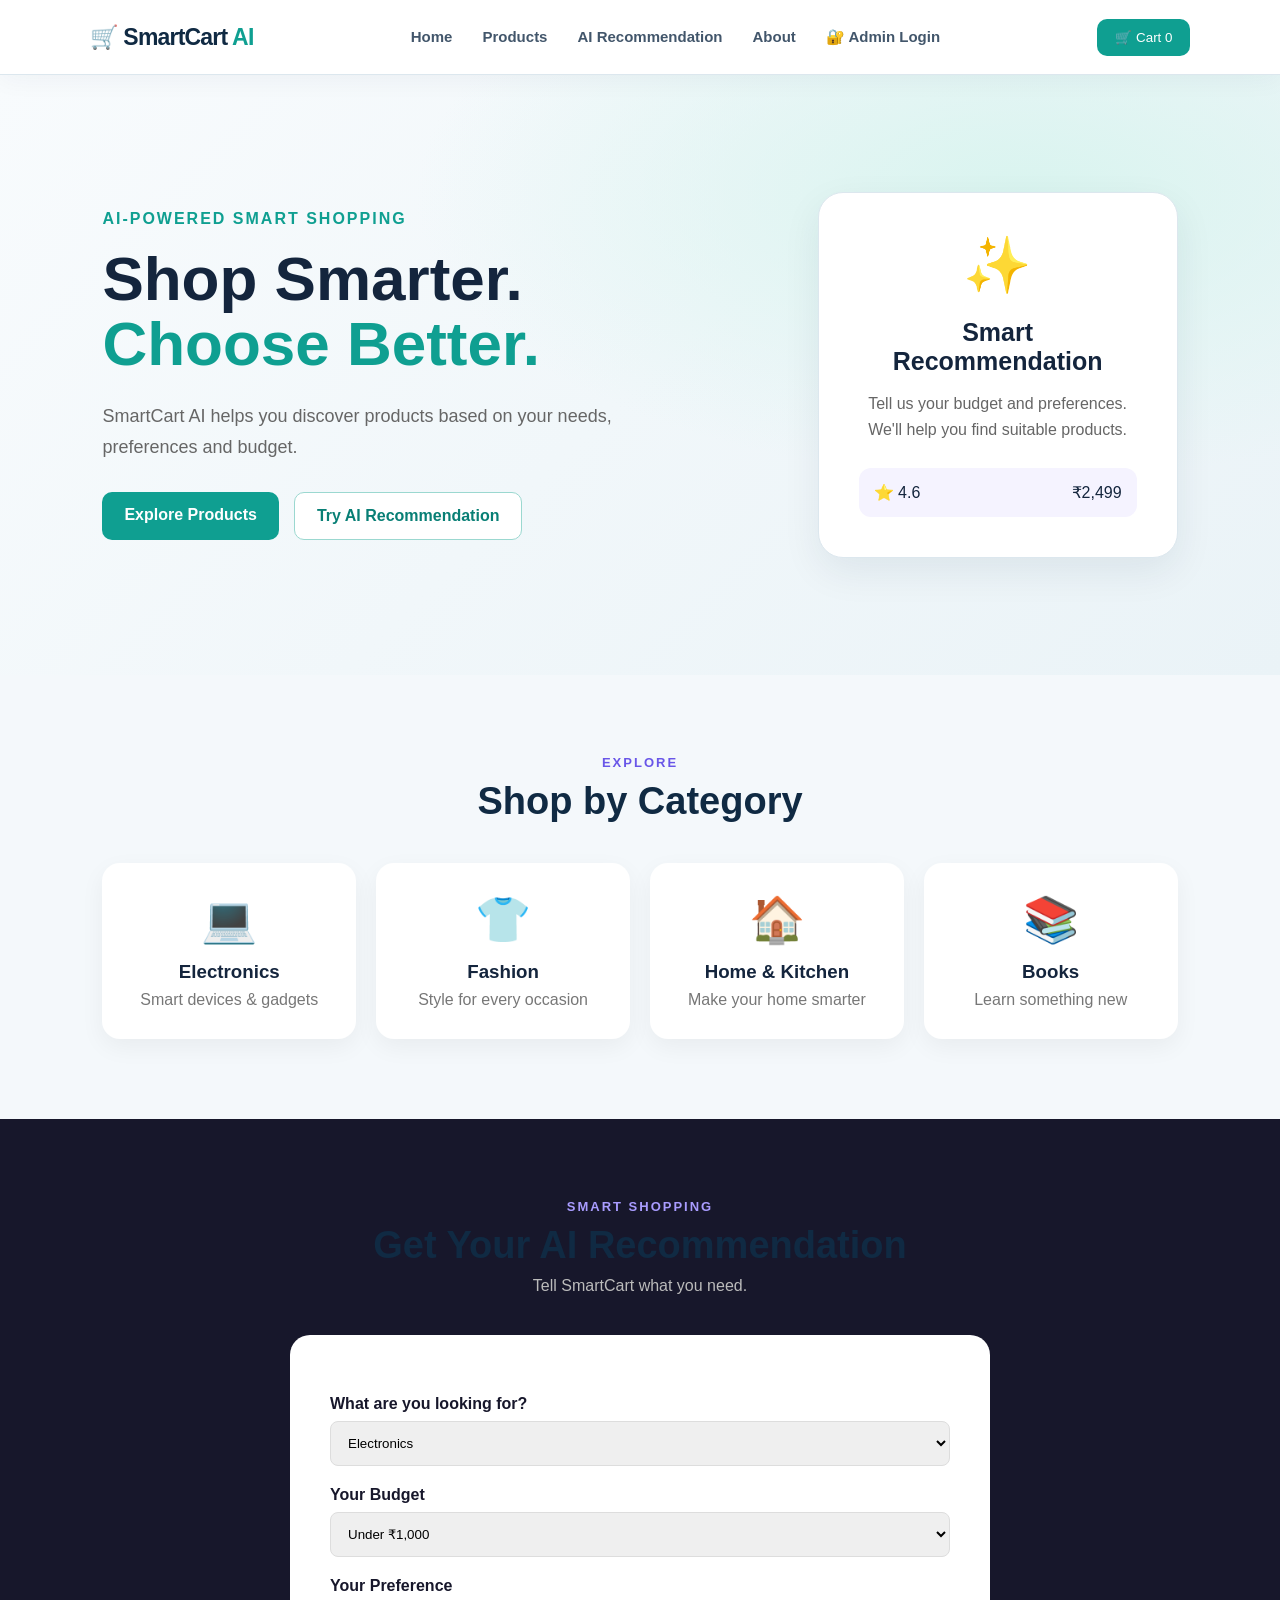
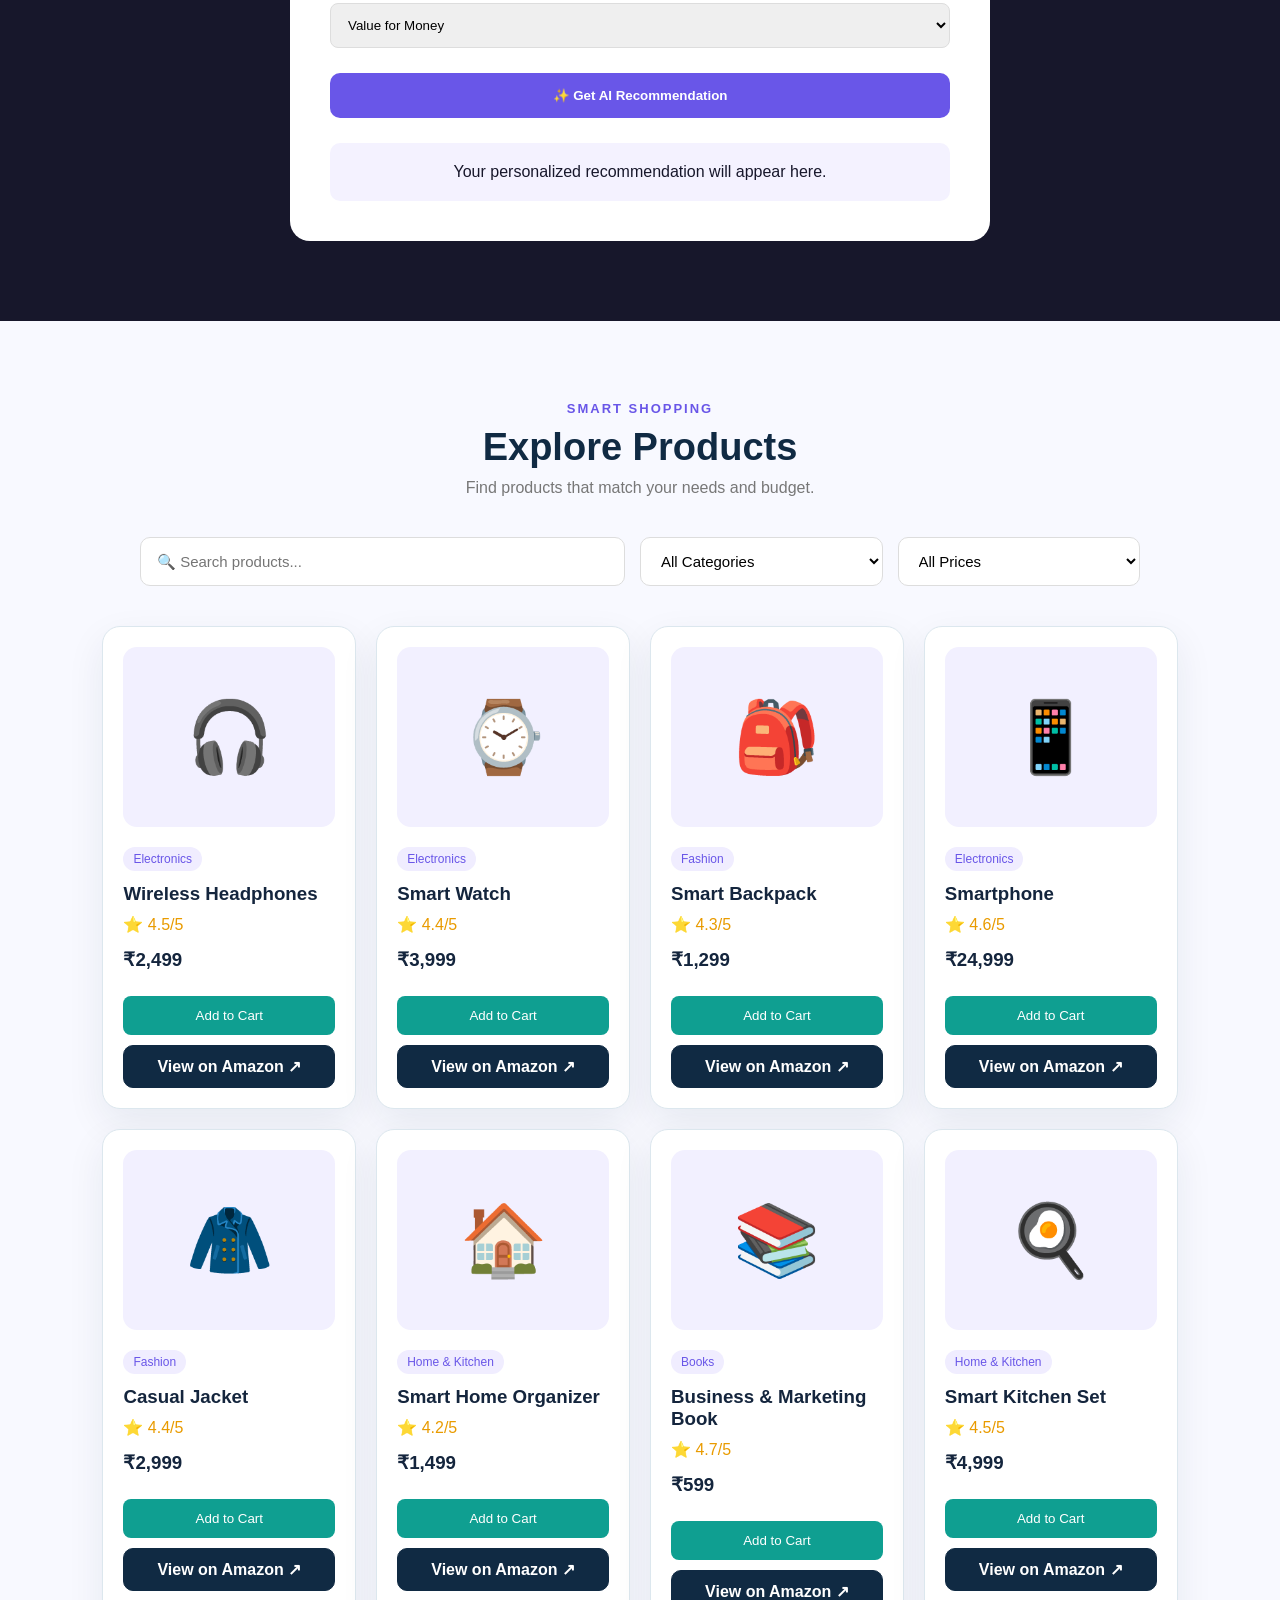
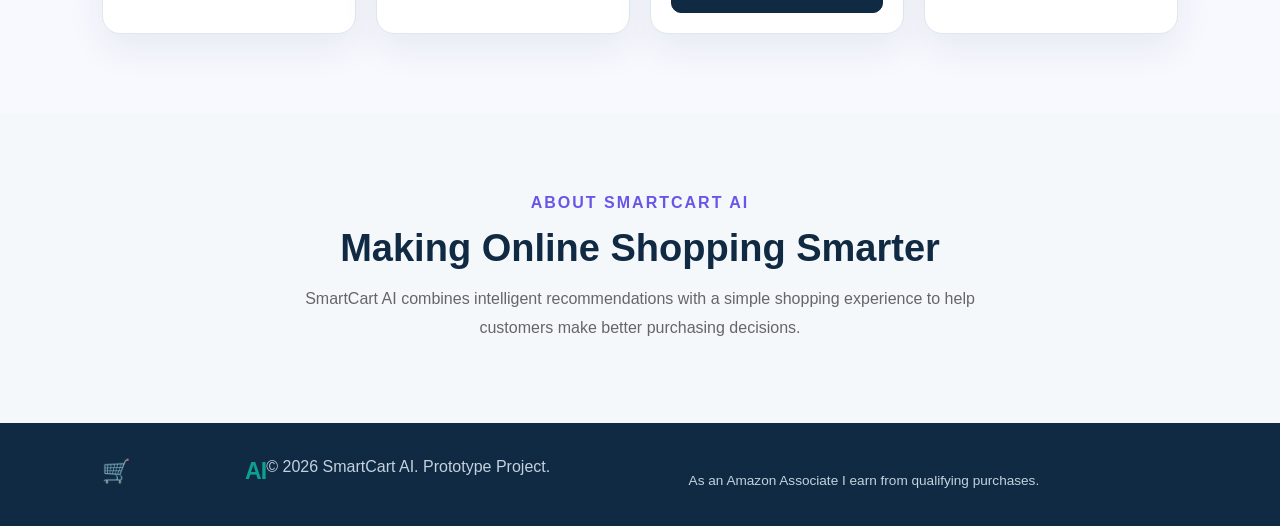
==== commit 44903f0d: "Add files via upload" ====
--- a/index.html
+++ b/index.html
@@ -22,9 +22,7 @@
             <a href="#">Home</a>
             <a href="#products">Products</a>
             <a href="#recommendation">AI Recommendation</a>
-            <a href="#college-project">Project</a>
             <a href="#about">About</a>
-            <a href="cart.html">🛒 Cart</a>
             <a href="admin-login.html">🔐 Admin Login</a>
         </nav>
 
@@ -757,68 +755,6 @@
 </section>
 
 
-
-
-    <!-- COLLEGE PROJECT OVERVIEW -->
-    <section id="college-project" class="college-project-section">
-        <div class="section-heading">
-            <p>COLLEGE PROJECT • B.COM</p>
-            <h2>SmartCart AI: Project Overview</h2>
-            <span>A prototype exploring how personalized product suggestions can support budget-conscious online shopping.</span>
-        </div>
-        <div class="project-intro-grid">
-            <article class="project-info-card">
-                <div class="project-icon">🎯</div>
-                <h3>Problem Statement</h3>
-                <p>Online shoppers may spend time comparing many products and can find it difficult to shortlist options that fit their needs and budget.</p>
-            </article>
-            <article class="project-info-card">
-                <div class="project-icon">💡</div>
-                <h3>Proposed Solution</h3>
-                <p>SmartCart AI is a shopping prototype with category filters, a budget-based recommendation flow, product cards and a simple cart and checkout demonstration.</p>
-            </article>
-            <article class="project-info-card">
-                <div class="project-icon">🤝</div>
-                <h3>Inclusive Design Goal</h3>
-                <p>The concept aims to make product discovery clearer for budget-conscious shoppers. Future improvements can include multilingual guidance and stronger accessibility support.</p>
-            </article>
-        </div>
-        <div class="project-details-grid">
-            <div class="project-details-card">
-                <h3>⚙️ Key Features</h3>
-                <ul>
-                    <li>Browse products across multiple categories</li>
-                    <li>Filter products by search, category and budget</li>
-                    <li>Receive rule-based product suggestions</li>
-                    <li>Add items to cart and try a demo checkout</li>
-                    <li>View sample order and business metrics in the admin dashboard</li>
-                </ul>
-            </div>
-            <div class="project-details-card">
-                <h3>💼 Business Model</h3>
-                <ul>
-                    <li><strong>Affiliate commission:</strong> potential income when eligible purchases are made through tracked affiliate links</li>
-                    <li><strong>Future subscription:</strong> optional premium features, if developed and validated</li>
-                    <li><strong>Marketing:</strong> measure promotional spending and customer acquisition cost (CAC)</li>
-                </ul>
-            </div>
-            <div class="project-details-card">
-                <h3>📊 B.Com Concepts Demonstrated</h3>
-                <ul>
-                    <li>Revenue, cost and estimated profit</li>
-                    <li>GST shown as a demo checkout calculation</li>
-                    <li>Cost of goods sold (COGS) assumptions</li>
-                    <li>Affiliate commission and profit margin</li>
-                    <li>Order records and basic management reporting</li>
-                </ul>
-            </div>
-        </div>
-        <div class="project-note">
-            <strong>Prototype note:</strong> The recommendation feature currently uses predefined rules; it is not connected to a trained AI model. Orders and dashboard figures are stored in this browser for demonstration, not in a secure online database. Financial percentages are illustrative assumptions, not verified business results.
-        </div>
-    </section>
-
-
     <!-- About -->
     <section id="about" class="about-section">
 
--- a/style.css
+++ b/style.css
@@ -1,714 +1,938 @@
-* {
-    margin: 0;
-    padding: 0;
-    box-sizing: border-box;
-}
-
-
-html {
-    scroll-behavior: smooth;
-}
-
-
-body {
-    font-family: Arial, sans-serif;
-    background: #f8f9ff;
-    color: #17172b;
-}
-
-
-/* NAVBAR */
-
-.navbar {
-    height: 75px;
-    display: flex;
-    align-items: center;
-    justify-content: space-between;
-    padding: 0 7%;
-    background: white;
-    border-bottom: 1px solid #eeeeee;
-    position: sticky;
-    top: 0;
-    z-index: 1000;
-}
-
-
-.logo {
-    font-size: 23px;
-    font-weight: bold;
-}
-
-
-.logo span {
-    color: #6956e8;
-}
-
-
-nav {
-    display: flex;
-    gap: 30px;
-}
-
-
-nav a {
-    text-decoration: none;
-    color: #555;
-    font-size: 15px;
-}
-
-
-nav a:hover {
-    color: #6956e8;
-}
-
-
-.cart-btn {
-    border: none;
-    background: #6956e8;
-    color: white;
-    padding: 11px 18px;
-    border-radius: 10px;
-    cursor: pointer;
-}
-
-
-/* HERO */
-
-.hero {
-    min-height: 600px;
-    padding: 80px 8%;
-    display: flex;
-    align-items: center;
-    justify-content: space-between;
-    gap: 50px;
-    background: linear-gradient(135deg, #f8f7ff, #eeeeff);
-}
-
-
-.hero-text {
-    max-width: 600px;
-}
-
-
-.small-heading {
-    color: #6956e8;
-    font-weight: bold;
-    letter-spacing: 2px;
-    margin-bottom: 18px;
-}
-
-
-.hero h1 {
-    font-size: 62px;
-    line-height: 1.05;
-    margin-bottom: 25px;
-}
-
-
-.hero h1 span {
-    color: #6956e8;
-}
-
-
-.hero-text > p:not(.small-heading) {
-    color: #666;
-    font-size: 18px;
-    line-height: 1.7;
-}
-
-
-.hero-buttons {
-    margin-top: 30px;
-    display: flex;
-    gap: 15px;
-}
-
-
-.primary-btn,
-.secondary-btn {
-    padding: 14px 22px;
-    border-radius: 10px;
-    text-decoration: none;
-    font-weight: bold;
-}
-
-
-.primary-btn {
-    background: #6956e8;
-    color: white;
-}
-
-
-.secondary-btn {
-    background: white;
-    color: #6956e8;
-    border: 1px solid #6956e8;
-}
-
-
-/* HERO CARD */
-
-.hero-card {
-    width: 360px;
-    padding: 40px;
-    background: white;
-    border-radius: 25px;
-    box-shadow: 0 20px 60px rgba(0,0,0,0.10);
-    text-align: center;
-}
-
-
-.ai-icon {
-    font-size: 55px;
-    margin-bottom: 20px;
-}
-
-
-.hero-card h3 {
-    font-size: 25px;
-    margin-bottom: 15px;
-}
-
-
-.hero-card p {
-    color: #666;
-    line-height: 1.6;
-}
-
-
-.recommendation-preview {
-    margin-top: 25px;
-    padding: 15px;
-    background: #f5f3ff;
-    border-radius: 12px;
-    display: flex;
-    justify-content: space-between;
-}
-
-
-/* SECTIONS */
-
-section {
-    padding: 80px 8%;
-}
-
-
-.section-heading {
-    text-align: center;
-    margin-bottom: 40px;
-}
-
-
-.section-heading p {
-    color: #6956e8;
-    font-size: 13px;
-    font-weight: bold;
-    letter-spacing: 2px;
-    margin-bottom: 10px;
-}
-
-
-.section-heading h2 {
-    font-size: 38px;
-    margin-bottom: 10px;
-}
-
-
-.section-heading span {
-    color: #777;
-}
-
-
-/* CATEGORIES */
-
-.category-grid {
-    display: grid;
-    grid-template-columns: repeat(4, 1fr);
-    gap: 20px;
-}
-
-
-.category-card {
-    background: white;
-    padding: 30px;
-    border-radius: 18px;
-    text-align: center;
-    box-shadow: 0 8px 25px rgba(0,0,0,0.05);
-}
-
-
-.category-card div {
-    font-size: 45px;
-    margin-bottom: 15px;
-}
-
-
-.category-card p {
-    color: #777;
-    margin-top: 8px;
-}
-
-
-/* AI SECTION */
-
-.ai-section {
-    background: #17172b;
-    color: white;
-}
-
-
-.ai-section .section-heading p {
-    color: #a99cff;
-}
-
-
-.ai-section .section-heading span {
-    color: #bbb;
-}
-
-
-.ai-box {
-    max-width: 700px;
-    margin: auto;
-    background: white;
-    color: #17172b;
-    padding: 40px;
-    border-radius: 20px;
-}
-
-
-.ai-box label {
-    display: block;
-    margin-top: 20px;
-    margin-bottom: 8px;
-    font-weight: bold;
-}
-
-
-.ai-box select {
-    width: 100%;
-    padding: 13px;
-    border: 1px solid #ddd;
-    border-radius: 8px;
-}
-
-
-.recommend-btn {
-    width: 100%;
-    margin-top: 25px;
-    padding: 15px;
-    border: none;
-    border-radius: 10px;
-    background: #6956e8;
-    color: white;
-    font-weight: bold;
-    cursor: pointer;
-}
-
-
-.result-box {
-    margin-top: 25px;
-    padding: 20px;
-    background: #f4f2ff;
-    border-radius: 10px;
-    text-align: center;
-}
-
-
-/* PRODUCTS */
-
-.products-section {
-    background: #f8f9ff;
-}
-
-
-.product-grid {
-    display: grid;
-    grid-template-columns: repeat(4, 1fr);
-    gap: 20px;
-}
-
-
-.product-card {
-    background: white;
-    padding: 20px;
-    border-radius: 18px;
-    box-shadow: 0 8px 25px rgba(0,0,0,0.05);
-}
-
-
-.product-image {
-    height: 180px;
-    display: flex;
-    align-items: center;
-    justify-content: center;
-    background: #f2f0ff;
-    border-radius: 14px;
-    font-size: 70px;
-    margin-bottom: 20px;
-}
-
-
-.product-card h3 {
-    margin-bottom: 10px;
-}
-
-
-.rating {
-    color: #e99b00;
-    margin-bottom: 15px;
-}
-
-
-.product-card button {
-    width: 100%;
-    padding: 12px;
-    margin-top: 15px;
-    border: none;
-    border-radius: 8px;
-    background: #6956e8;
-    color: white;
-    cursor: pointer;
-}
-
-
-/* ABOUT */
-
-.about-section {
-    text-align: center;
-    max-width: 900px;
-    margin: auto;
-}
-
-
-.about-section > p:first-child {
-    color: #6956e8;
-    font-weight: bold;
-    letter-spacing: 2px;
-}
-
-
-.about-section h2 {
-    font-size: 38px;
-    margin: 15px 0;
-}
-
-
-.about-section p:last-child {
-    color: #666;
-    line-height: 1.8;
-}
-
-
-/* FOOTER */
-
-footer {
-    padding: 35px 8%;
-    background: #11111f;
-    color: white;
-    display: flex;
-    justify-content: space-between;
-}
-
-
-footer p {
-    color: #aaa;
-}
-
-
-/* MOBILE */
-
-@media (max-width: 900px) {
-
-    nav {
-        display: none;
-    }
-
-    .hero {
-        flex-direction: column;
-        text-align: center;
-    }
-
-    .hero h1 {
-        font-size: 45px;
-    }
-
-    .hero-buttons {
-        justify-content: center;
-        flex-wrap: wrap;
-    }
-
-    .category-grid,
-    .product-grid {
-        grid-template-columns: repeat(2, 1fr);
-    }
-
-}
-
-
-@media (max-width: 600px) {
-
-    .category-grid,
-    .product-grid {
-        grid-template-columns: 1fr;
-    }
-
-    .hero-card {
-        width: 100%;
-    }
-
-    footer {
-        flex-direction: column;
-        gap: 15px;
-    }
-
-}
-
-/* PRODUCT CONTROLS */
-
-.product-controls {
-    max-width: 1000px;
-    margin: 0 auto 40px;
-
-    display: grid;
-    grid-template-columns:
-        2fr 1fr 1fr;
-
-    gap: 15px;
-}
-
-
-.product-controls input,
-.product-controls select {
-
-    width: 100%;
-
-    padding: 14px 16px;
-
-    border: 1px solid #ddd;
-
-    border-radius: 10px;
-
-    background: white;
-
-    font-size: 15px;
-
-    outline: none;
-}
-
-
-.product-controls input:focus,
-.product-controls select:focus {
-
-    border-color: #6956e8;
-
-    box-shadow:
-        0 0 0 3px
-        rgba(105, 86, 232, 0.10);
-}
-
-
-.product-category {
-
-    display: inline-block;
-
-    background: #f0edff;
-
-    color: #6956e8;
-
-    padding: 5px 10px;
-
-    border-radius: 20px;
-
-    font-size: 12px;
-
-    margin-bottom: 12px;
-}
-
-
-.no-products {
-
-    display: none;
-
-    text-align: center;
-
-    color: #777;
-
-    margin-top: 30px;
-}
-
-
-@media (max-width: 700px) {
-
-    .product-controls {
-
-        grid-template-columns: 1fr;
-
-    }
-
-}
-
-// PRODUCT DATA
-
-let shoppingCart = [];
-
-
-// ADD PRODUCT TO CART
-
-function addProductToCart(productName, price) {
-
-    shoppingCart.push({
-
-        name: productName,
-
-        price: price
-
-    });
-
-
-    cartCount = shoppingCart.length;
-
-
-    document.getElementById(
-        "cart-count"
-    ).innerText = cartCount;
-
-
-    alert(
-        productName +
-        " added to your cart! 🛒"
-    );
-}
-
-
-
-// SEARCH + FILTER
-
-function filterProducts() {
-
-    const searchText =
-        document
-        .getElementById("searchInput")
-        .value
-        .toLowerCase();
-
-
-    const selectedCategory =
-        document
-        .getElementById("categoryFilter")
-        .value;
-
-
-    const selectedPrice =
-        document
-        .getElementById("priceFilter")
-        .value;
-
-
-    const products =
-        document.querySelectorAll(
-            ".product-card"
-        );
-
-
-    let visibleProducts = 0;
-
-
-    products.forEach(function(product) {
-
-        const name =
-            product.dataset.name;
-
-
-        const category =
-            product.dataset.category;
-
-
-        const price =
-            Number(product.dataset.price);
-
-
-        const matchesSearch =
-            name.includes(searchText);
-
-
-        const matchesCategory =
-            selectedCategory === "all" ||
-            category === selectedCategory;
-
-
-        let matchesPrice = true;
-
-
-        if (selectedPrice !== "all") {
-
-            matchesPrice =
-                price <=
-                Number(selectedPrice);
-
-        }
-
-
-        if (
-            matchesSearch &&
-            matchesCategory &&
-            matchesPrice
-        ) {
-
-            product.style.display = "block";
-
-            visibleProducts++;
-
-        }
-
-        else {
-
-            product.style.display = "none";
-
-        }
-
-    });
-
-
-    const noProducts =
-        document.getElementById(
-            "noProducts"
-        );
-
-
-    if (visibleProducts === 0) {
-
-        noProducts.style.display = "block";
-
-    }
-
-    else {
-
-        noProducts.style.display = "none";
-
-    }
-
-}
-
-/* COLLEGE PROJECT SECTION */
-.college-project-section { padding: 76px 7%; background: #f1f5ff; }
-.project-intro-grid, .project-details-grid { display: grid; grid-template-columns: repeat(3, minmax(0, 1fr)); gap: 20px; margin-top: 28px; }
-.project-info-card, .project-details-card { background: #fff; border: 1px solid #e1e7f5; border-radius: 18px; padding: 24px; box-shadow: 0 8px 24px rgba(23, 23, 43, .05); }
-.project-icon { font-size: 30px; margin-bottom: 12px; }
-.project-info-card h3, .project-details-card h3 { margin-bottom: 12px; color: #20254b; }
-.project-info-card p, .project-details-card li { color: #5b6178; line-height: 1.7; }
-.project-details-grid { margin-top: 20px; }
-.project-details-card ul { padding-left: 20px; }
-.project-details-card li { margin: 8px 0; }
-.project-note { margin-top: 22px; padding: 18px 20px; border-left: 4px solid #6477ed; background: #fff; border-radius: 10px; color: #4c5470; line-height: 1.7; }
-.cart-page { min-height: 65vh; padding: 54px 7%; background: #f8f9ff; }
-.cart-panel { max-width: 900px; margin: 0 auto; padding: 30px; background: #fff; border: 1px solid #e4e8f4; border-radius: 20px; box-shadow: 0 12px 35px rgba(23, 23, 43, .07); }
-.cart-panel h1 { margin: 8px 0 12px; }
-.cart-panel > p { line-height: 1.6; color: #626981; }
-.cart-items { margin: 24px 0; }
-.cart-summary { max-width: 420px; margin: 18px 0 24px auto; border-top: 1px solid #e5e8f1; padding-top: 12px; }
-.cart-summary > div { display: flex; justify-content: space-between; gap: 20px; padding: 9px 0; }
-.cart-total { border-top: 1px solid #e5e8f1; font-size: 1.1rem; }
-.demo-password-note { margin-top: 14px; font-size: .9rem; color: #5c6277; line-height: 1.6; }
-.demo-password-note code { background: #eef1ff; padding: 3px 6px; border-radius: 5px; }
-@media (max-width: 850px) { .project-intro-grid, .project-details-grid { grid-template-columns: 1fr; } .college-project-section { padding: 54px 5%; } .cart-page { padding: 32px 5%; } .cart-panel { padding: 22px; } }
+* {
+    margin: 0;
+    padding: 0;
+    box-sizing: border-box;
+}
+
+
+html {
+    scroll-behavior: smooth;
+}
+
+
+body {
+    font-family: Arial, sans-serif;
+    background: #f8f9ff;
+    color: #17172b;
+}
+
+
+/* NAVBAR */
+
+.navbar {
+    height: 75px;
+    display: flex;
+    align-items: center;
+    justify-content: space-between;
+    padding: 0 7%;
+    background: white;
+    border-bottom: 1px solid #eeeeee;
+    position: sticky;
+    top: 0;
+    z-index: 1000;
+}
+
+
+.logo {
+    font-size: 23px;
+    font-weight: bold;
+}
+
+
+.logo span {
+    color: #6956e8;
+}
+
+
+nav {
+    display: flex;
+    gap: 30px;
+}
+
+
+nav a {
+    text-decoration: none;
+    color: #555;
+    font-size: 15px;
+}
+
+
+nav a:hover {
+    color: #6956e8;
+}
+
+
+.cart-btn {
+    border: none;
+    background: #6956e8;
+    color: white;
+    padding: 11px 18px;
+    border-radius: 10px;
+    cursor: pointer;
+}
+
+
+/* HERO */
+
+.hero {
+    min-height: 600px;
+    padding: 80px 8%;
+    display: flex;
+    align-items: center;
+    justify-content: space-between;
+    gap: 50px;
+    background: linear-gradient(135deg, #f8f7ff, #eeeeff);
+}
+
+
+.hero-text {
+    max-width: 600px;
+}
+
+
+.small-heading {
+    color: #6956e8;
+    font-weight: bold;
+    letter-spacing: 2px;
+    margin-bottom: 18px;
+}
+
+
+.hero h1 {
+    font-size: 62px;
+    line-height: 1.05;
+    margin-bottom: 25px;
+}
+
+
+.hero h1 span {
+    color: #6956e8;
+}
+
+
+.hero-text > p:not(.small-heading) {
+    color: #666;
+    font-size: 18px;
+    line-height: 1.7;
+}
+
+
+.hero-buttons {
+    margin-top: 30px;
+    display: flex;
+    gap: 15px;
+}
+
+
+.primary-btn,
+.secondary-btn {
+    padding: 14px 22px;
+    border-radius: 10px;
+    text-decoration: none;
+    font-weight: bold;
+}
+
+
+.primary-btn {
+    background: #6956e8;
+    color: white;
+}
+
+
+.secondary-btn {
+    background: white;
+    color: #6956e8;
+    border: 1px solid #6956e8;
+}
+
+
+/* HERO CARD */
+
+.hero-card {
+    width: 360px;
+    padding: 40px;
+    background: white;
+    border-radius: 25px;
+    box-shadow: 0 20px 60px rgba(0,0,0,0.10);
+    text-align: center;
+}
+
+
+.ai-icon {
+    font-size: 55px;
+    margin-bottom: 20px;
+}
+
+
+.hero-card h3 {
+    font-size: 25px;
+    margin-bottom: 15px;
+}
+
+
+.hero-card p {
+    color: #666;
+    line-height: 1.6;
+}
+
+
+.recommendation-preview {
+    margin-top: 25px;
+    padding: 15px;
+    background: #f5f3ff;
+    border-radius: 12px;
+    display: flex;
+    justify-content: space-between;
+}
+
+
+/* SECTIONS */
+
+section {
+    padding: 80px 8%;
+}
+
+
+.section-heading {
+    text-align: center;
+    margin-bottom: 40px;
+}
+
+
+.section-heading p {
+    color: #6956e8;
+    font-size: 13px;
+    font-weight: bold;
+    letter-spacing: 2px;
+    margin-bottom: 10px;
+}
+
+
+.section-heading h2 {
+    font-size: 38px;
+    margin-bottom: 10px;
+}
+
+
+.section-heading span {
+    color: #777;
+}
+
+
+/* CATEGORIES */
+
+.category-grid {
+    display: grid;
+    grid-template-columns: repeat(4, 1fr);
+    gap: 20px;
+}
+
+
+.category-card {
+    background: white;
+    padding: 30px;
+    border-radius: 18px;
+    text-align: center;
+    box-shadow: 0 8px 25px rgba(0,0,0,0.05);
+}
+
+
+.category-card div {
+    font-size: 45px;
+    margin-bottom: 15px;
+}
+
+
+.category-card p {
+    color: #777;
+    margin-top: 8px;
+}
+
+
+/* AI SECTION */
+
+.ai-section {
+    background: #17172b;
+    color: white;
+}
+
+
+.ai-section .section-heading p {
+    color: #a99cff;
+}
+
+
+.ai-section .section-heading span {
+    color: #bbb;
+}
+
+
+.ai-box {
+    max-width: 700px;
+    margin: auto;
+    background: white;
+    color: #17172b;
+    padding: 40px;
+    border-radius: 20px;
+}
+
+
+.ai-box label {
+    display: block;
+    margin-top: 20px;
+    margin-bottom: 8px;
+    font-weight: bold;
+}
+
+
+.ai-box select {
+    width: 100%;
+    padding: 13px;
+    border: 1px solid #ddd;
+    border-radius: 8px;
+}
+
+
+.recommend-btn {
+    width: 100%;
+    margin-top: 25px;
+    padding: 15px;
+    border: none;
+    border-radius: 10px;
+    background: #6956e8;
+    color: white;
+    font-weight: bold;
+    cursor: pointer;
+}
+
+
+.result-box {
+    margin-top: 25px;
+    padding: 20px;
+    background: #f4f2ff;
+    border-radius: 10px;
+    text-align: center;
+}
+
+
+/* PRODUCTS */
+
+.products-section {
+    background: #f8f9ff;
+}
+
+
+.product-grid {
+    display: grid;
+    grid-template-columns: repeat(4, 1fr);
+    gap: 20px;
+}
+
+
+.product-card {
+    background: white;
+    padding: 20px;
+    border-radius: 18px;
+    box-shadow: 0 8px 25px rgba(0,0,0,0.05);
+}
+
+
+.product-image {
+    height: 180px;
+    display: flex;
+    align-items: center;
+    justify-content: center;
+    background: #f2f0ff;
+    border-radius: 14px;
+    font-size: 70px;
+    margin-bottom: 20px;
+}
+
+
+.product-card h3 {
+    margin-bottom: 10px;
+}
+
+
+.rating {
+    color: #e99b00;
+    margin-bottom: 15px;
+}
+
+
+.product-card button {
+    width: 100%;
+    padding: 12px;
+    margin-top: 15px;
+    border: none;
+    border-radius: 8px;
+    background: #6956e8;
+    color: white;
+    cursor: pointer;
+}
+
+
+/* ABOUT */
+
+.about-section {
+    text-align: center;
+    max-width: 900px;
+    margin: auto;
+}
+
+
+.about-section > p:first-child {
+    color: #6956e8;
+    font-weight: bold;
+    letter-spacing: 2px;
+}
+
+
+.about-section h2 {
+    font-size: 38px;
+    margin: 15px 0;
+}
+
+
+.about-section p:last-child {
+    color: #666;
+    line-height: 1.8;
+}
+
+
+/* FOOTER */
+
+footer {
+    padding: 35px 8%;
+    background: #11111f;
+    color: white;
+    display: flex;
+    justify-content: space-between;
+}
+
+
+footer p {
+    color: #aaa;
+}
+
+
+/* MOBILE */
+
+@media (max-width: 900px) {
+
+    nav {
+        display: none;
+    }
+
+    .hero {
+        flex-direction: column;
+        text-align: center;
+    }
+
+    .hero h1 {
+        font-size: 45px;
+    }
+
+    .hero-buttons {
+        justify-content: center;
+        flex-wrap: wrap;
+    }
+
+    .category-grid,
+    .product-grid {
+        grid-template-columns: repeat(2, 1fr);
+    }
+
+}
+
+
+@media (max-width: 600px) {
+
+    .category-grid,
+    .product-grid {
+        grid-template-columns: 1fr;
+    }
+
+    .hero-card {
+        width: 100%;
+    }
+
+    footer {
+        flex-direction: column;
+        gap: 15px;
+    }
+
+}
+
+/* PRODUCT CONTROLS */
+
+.product-controls {
+    max-width: 1000px;
+    margin: 0 auto 40px;
+
+    display: grid;
+    grid-template-columns:
+        2fr 1fr 1fr;
+
+    gap: 15px;
+}
+
+
+.product-controls input,
+.product-controls select {
+
+    width: 100%;
+
+    padding: 14px 16px;
+
+    border: 1px solid #ddd;
+
+    border-radius: 10px;
+
+    background: white;
+
+    font-size: 15px;
+
+    outline: none;
+}
+
+
+.product-controls input:focus,
+.product-controls select:focus {
+
+    border-color: #6956e8;
+
+    box-shadow:
+        0 0 0 3px
+        rgba(105, 86, 232, 0.10);
+}
+
+
+.product-category {
+
+    display: inline-block;
+
+    background: #f0edff;
+
+    color: #6956e8;
+
+    padding: 5px 10px;
+
+    border-radius: 20px;
+
+    font-size: 12px;
+
+    margin-bottom: 12px;
+}
+
+
+.no-products {
+
+    display: none;
+
+    text-align: center;
+
+    color: #777;
+
+    margin-top: 30px;
+}
+
+
+@media (max-width: 700px) {
+
+    .product-controls {
+
+        grid-template-columns: 1fr;
+
+    }
+
+}
+
+// PRODUCT DATA
+
+let shoppingCart = [];
+
+
+// ADD PRODUCT TO CART
+
+function addProductToCart(productName, price) {
+
+    shoppingCart.push({
+
+        name: productName,
+
+        price: price
+
+    });
+
+
+    cartCount = shoppingCart.length;
+
+
+    document.getElementById(
+        "cart-count"
+    ).innerText = cartCount;
+
+
+    alert(
+        productName +
+        " added to your cart! 🛒"
+    );
+}
+
+
+
+// SEARCH + FILTER
+
+function filterProducts() {
+
+    const searchText =
+        document
+        .getElementById("searchInput")
+        .value
+        .toLowerCase();
+
+
+    const selectedCategory =
+        document
+        .getElementById("categoryFilter")
+        .value;
+
+
+    const selectedPrice =
+        document
+        .getElementById("priceFilter")
+        .value;
+
+
+    const products =
+        document.querySelectorAll(
+            ".product-card"
+        );
+
+
+    let visibleProducts = 0;
+
+
+    products.forEach(function(product) {
+
+        const name =
+            product.dataset.name;
+
+
+        const category =
+            product.dataset.category;
+
+
+        const price =
+            Number(product.dataset.price);
+
+
+        const matchesSearch =
+            name.includes(searchText);
+
+
+        const matchesCategory =
+            selectedCategory === "all" ||
+            category === selectedCategory;
+
+
+        let matchesPrice = true;
+
+
+        if (selectedPrice !== "all") {
+
+            matchesPrice =
+                price <=
+                Number(selectedPrice);
+
+        }
+
+
+        if (
+            matchesSearch &&
+            matchesCategory &&
+            matchesPrice
+        ) {
+
+            product.style.display = "block";
+
+            visibleProducts++;
+
+        }
+
+        else {
+
+            product.style.display = "none";
+
+        }
+
+    });
+
+
+    const noProducts =
+        document.getElementById(
+            "noProducts"
+        );
+
+
+    if (visibleProducts === 0) {
+
+        noProducts.style.display = "block";
+
+    }
+
+    else {
+
+        noProducts.style.display = "none";
+
+    }
+
+}
+/* ===== SmartCart AI premium admin dashboard refresh ===== */
+.admin-dashboard {
+  width: min(1240px, calc(100% - 36px));
+  margin: 38px auto 64px;
+  padding: clamp(18px, 3vw, 36px);
+  background: #f5f7fc;
+  border: 1px solid #e7ebf4;
+  border-radius: 24px;
+  box-shadow: 0 18px 55px rgba(21, 36, 74, .08);
+}
+.admin-dashboard > h1 {
+  color: #15264b;
+  font-size: clamp(1.65rem, 3vw, 2.45rem);
+  letter-spacing: -.04em;
+  margin: 0 0 8px;
+}
+.dashboard-subtitle {
+  color: #6d7892;
+  margin: 0 0 28px;
+  font-size: 1rem;
+}
+.admin-dashboard .dashboard-grid {
+  display: grid;
+  grid-template-columns: repeat(4, minmax(0, 1fr));
+  gap: 18px;
+  margin: 24px 0 18px;
+}
+.admin-dashboard .dashboard-card {
+  position: relative;
+  overflow: hidden;
+  min-height: 132px;
+  padding: 22px;
+  margin: 0;
+  border: 1px solid #e8edf6;
+  border-radius: 18px;
+  background: linear-gradient(145deg, #fff 0%, #fbfcff 100%);
+  box-shadow: 0 7px 22px rgba(29, 47, 88, .055);
+  transition: transform .2s ease, box-shadow .2s ease;
+}
+.admin-dashboard .dashboard-card:hover {
+  transform: translateY(-3px);
+  box-shadow: 0 14px 28px rgba(29, 47, 88, .1);
+}
+.admin-dashboard .dashboard-card h3 {
+  color: #68748e;
+  font-size: .88rem;
+  font-weight: 600;
+  line-height: 1.45;
+  margin: 0 0 18px;
+}
+.admin-dashboard .dashboard-card p {
+  color: #17284f;
+  font-size: clamp(1.35rem, 2vw, 1.9rem);
+  font-weight: 750;
+  letter-spacing: -.035em;
+  margin: 0;
+  overflow-wrap: anywhere;
+}
+/* COGS card sits alongside the other KPI cards */
+.admin-dashboard > .dashboard-card {
+  display: inline-block;
+  width: calc(25% - 15px);
+  vertical-align: top;
+  min-height: 132px;
+  margin: 0 0 18px;
+}
+.admin-dashboard .business-model,
+.admin-dashboard .financial-summary,
+.admin-dashboard .order-history {
+  background: #fff;
+  border: 1px solid #e7ebf4;
+  border-radius: 20px;
+  padding: clamp(20px, 3vw, 30px);
+  margin: 20px 0;
+  box-shadow: 0 8px 24px rgba(29, 47, 88, .045);
+}
+.admin-dashboard .business-model h2,
+.admin-dashboard .financial-summary h2,
+.admin-dashboard .order-history h2 {
+  color: #17284f;
+  font-size: 1.3rem;
+  margin: 0 0 20px;
+}
+.admin-dashboard .model-grid {
+  display: grid;
+  grid-template-columns: repeat(3, minmax(0, 1fr));
+  gap: 16px;
+}
+.admin-dashboard .model-grid > div {
+  padding: 18px;
+  border-radius: 14px;
+  background: #f6f8fd;
+  border: 1px solid #edf0f7;
+}
+.admin-dashboard .model-grid h3 {
+  color: #344b7d;
+  font-size: 1rem;
+  margin: 0 0 8px;
+}
+.admin-dashboard .model-grid p,
+.admin-dashboard .financial-summary p {
+  color: #69758d;
+  line-height: 1.7;
+  margin: 6px 0;
+}
+.admin-dashboard .financial-summary p {
+  padding: 11px 14px;
+  border-radius: 10px;
+  background: #f7f9fd;
+  color: #3e4d6c;
+}
+.admin-dashboard .order-row {
+  border: 1px solid #edf0f6;
+  background: #fafbfe;
+}
+.admin-dashboard .order-status {
+  color: #16835d;
+  background: #e7f8f0;
+  padding: 6px 10px;
+  border-radius: 99px;
+  font-size: .82rem;
+}
+.admin-dashboard .dashboard-home-btn {
+  display: inline-flex;
+  align-items: center;
+  justify-content: center;
+  padding: 12px 18px;
+  border-radius: 12px;
+  background: #182b55;
+  color: #fff;
+  text-decoration: none;
+  font-weight: 650;
+  transition: background .2s ease, transform .2s ease;
+}
+.admin-dashboard .dashboard-home-btn:hover {
+  background: #28477f;
+  transform: translateY(-1px);
+}
+@media (max-width: 980px) {
+  .admin-dashboard .dashboard-grid { grid-template-columns: repeat(2, minmax(0, 1fr)); }
+  .admin-dashboard > .dashboard-card { width: calc(50% - 10px); }
+  .admin-dashboard .model-grid { grid-template-columns: 1fr; }
+}
+@media (max-width: 560px) {
+  .admin-dashboard { width: calc(100% - 20px); margin: 18px auto 36px; padding: 16px; border-radius: 18px; }
+  .admin-dashboard .dashboard-grid { grid-template-columns: 1fr 1fr; gap: 10px; }
+  .admin-dashboard .dashboard-card { min-height: 118px; padding: 15px; }
+  .admin-dashboard .dashboard-card h3 { font-size: .78rem; margin-bottom: 14px; }
+  .admin-dashboard .dashboard-card p { font-size: 1.25rem; }
+  .admin-dashboard > .dashboard-card { width: calc(50% - 7px); padding: 15px; }
+  .admin-dashboard .business-model, .admin-dashboard .financial-summary, .admin-dashboard .order-history { padding: 18px; }
+}
+.admin-welcome { padding: 8px 0 2px; }
+.admin-eyebrow { display: inline-block; margin: 0 0 12px; color: #5271ad; font-size: .72rem; font-weight: 800; letter-spacing: .15em; }
+.section-note { display: inline-block; margin-left: 8px; color: #8b95aa; font-size: .8rem; font-weight: 500; }
+
+/* ===== SmartCart AI cohesive professional theme: midnight navy + teal + warm white ===== */
+:root {
+  --sc-ink: #14253d;
+  --sc-navy: #102a43;
+  --sc-teal: #0f9f91;
+  --sc-teal-dark: #087f75;
+  --sc-mint: #e5f7f4;
+  --sc-bg: #f4f8fb;
+  --sc-muted: #617286;
+  --sc-border: #dce7ee;
+  --sc-white: #ffffff;
+}
+body { background: var(--sc-bg); color: var(--sc-ink); }
+.navbar { background: rgba(255,255,255,.96); border-bottom: 1px solid var(--sc-border); box-shadow: 0 5px 24px rgba(16,42,67,.045); }
+.logo { color: var(--sc-navy); letter-spacing: -.035em; }
+.logo span, nav a:hover, .small-heading, .hero h1 span { color: var(--sc-teal); }
+nav a { color: #42566b; font-weight: 600; transition: color .2s ease; }
+.cart-btn, .primary-btn, .product-card button, .login-card button { background: var(--sc-teal); }
+.cart-btn:hover, .primary-btn:hover, .product-card button:hover, .login-card button:hover { background: var(--sc-teal-dark); }
+.hero { background: radial-gradient(ellipse at 80% 20%, #d9f4ef 0%, transparent 42%), linear-gradient(135deg, #f8fbfd, #eaf3f7); }
+.hero-card, .product-card { border: 1px solid var(--sc-border); box-shadow: 0 14px 38px rgba(16,42,67,.075); }
+.secondary-btn { color: var(--sc-teal-dark); border-color: #9bd8d0; }
+.secondary-btn:hover { background: var(--sc-mint); }
+section h2 { color: var(--sc-navy); }
+input:focus, select:focus, textarea:focus { outline: 3px solid rgba(15,159,145,.16); border-color: var(--sc-teal); }
+footer { background: var(--sc-navy); color: #e7f0f5; }
+footer p { color: #c3d2de; }
+.admin-dashboard { background: transparent; border: 0; box-shadow: none; padding-top: 22px; }
+.admin-welcome { padding: 28px 30px; margin-bottom: 24px; border-radius: 22px; background: linear-gradient(120deg, #102a43 0%, #164e63 68%, #0f9f91 130%); box-shadow: 0 16px 36px rgba(16,42,67,.16); }
+.admin-welcome .admin-eyebrow { color: #a9eee3; }
+.admin-welcome h1 { color: #fff; margin: 0 0 9px; font-size: clamp(1.8rem, 3vw, 2.5rem); letter-spacing: -.04em; }
+.admin-welcome .dashboard-subtitle { color: #d7e9f0; margin-bottom: 0; }
+.admin-dashboard .dashboard-card { border-color: var(--sc-border); border-radius: 17px; background: linear-gradient(145deg, #fff, #f9fcfd); box-shadow: 0 8px 24px rgba(16,42,67,.055); }
+.admin-dashboard .dashboard-card::before { content: ''; position: absolute; left: 0; top: 0; width: 4px; height: 100%; background: var(--sc-teal); opacity: .9; }
+.admin-dashboard .dashboard-card h3 { color: var(--sc-muted); }
+.admin-dashboard .dashboard-card p { color: var(--sc-navy); }
+.admin-dashboard .business-model, .admin-dashboard .financial-summary, .admin-dashboard .order-history { border-color: var(--sc-border); box-shadow: 0 8px 24px rgba(16,42,67,.045); }
+.admin-dashboard .business-model h2, .admin-dashboard .financial-summary h2, .admin-dashboard .order-history h2 { color: var(--sc-navy); }
+.admin-dashboard .model-grid > div { background: #f4faf9; border-color: #dcefeb; }
+.admin-dashboard .model-grid h3 { color: var(--sc-teal-dark); }
+.admin-dashboard .financial-summary p { background: #f2f8fa; }
+.admin-dashboard .order-status { color: #087f66; background: #e0f6ef; }
+.admin-dashboard .dashboard-home-btn { background: var(--sc-navy); }
+.admin-dashboard .dashboard-home-btn:hover { background: var(--sc-teal-dark); }
+body.login-page { background: radial-gradient(ellipse at 10% 10%, #d9f4ef 0%, transparent 38%), linear-gradient(135deg, #edf4f8, #f8fbfd); }
+.login-card { border: 1px solid var(--sc-border); box-shadow: 0 24px 70px rgba(16,42,67,.13); }
+.login-brand { color: var(--sc-navy); }
+.login-card input:focus { outline: 3px solid rgba(15,159,145,.15); border-color: var(--sc-teal); }
+.back-home { color: var(--sc-teal-dark); }
+@media (max-width: 700px) {
+  .navbar { padding: 0 5%; }
+  nav { gap: 14px; }
+  .hero { padding: 58px 6%; }
+  .hero h1 { font-size: clamp(2.3rem, 9vw, 3.5rem); }
+  .admin-welcome { padding: 22px 18px; }
+}
+
+
+/* Amazon affiliate buttons and disclosure */
+.amazon-btn {
+  display: inline-flex;
+  align-items: center;
+  justify-content: center;
+  width: 100%;
+  box-sizing: border-box;
+  margin-top: 10px;
+  padding: 11px 16px;
+  border: 1px solid #102a43;
+  border-radius: 10px;
+  background: #102a43;
+  color: #ffffff;
+  text-align: center;
+  text-decoration: none;
+  font-weight: 700;
+  transition: background .2s ease, border-color .2s ease, transform .2s ease;
+}
+.amazon-btn:hover {
+  background: #087f75;
+  border-color: #087f75;
+  color: #ffffff;
+  transform: translateY(-1px);
+}
+.amazon-disclosure {
+  max-width: 900px;
+  margin: 12px auto 0;
+  padding: 0 16px;
+  color: #c3d2de;
+  font-size: .85rem;
+  line-height: 1.6;
+  text-align: center;
+}
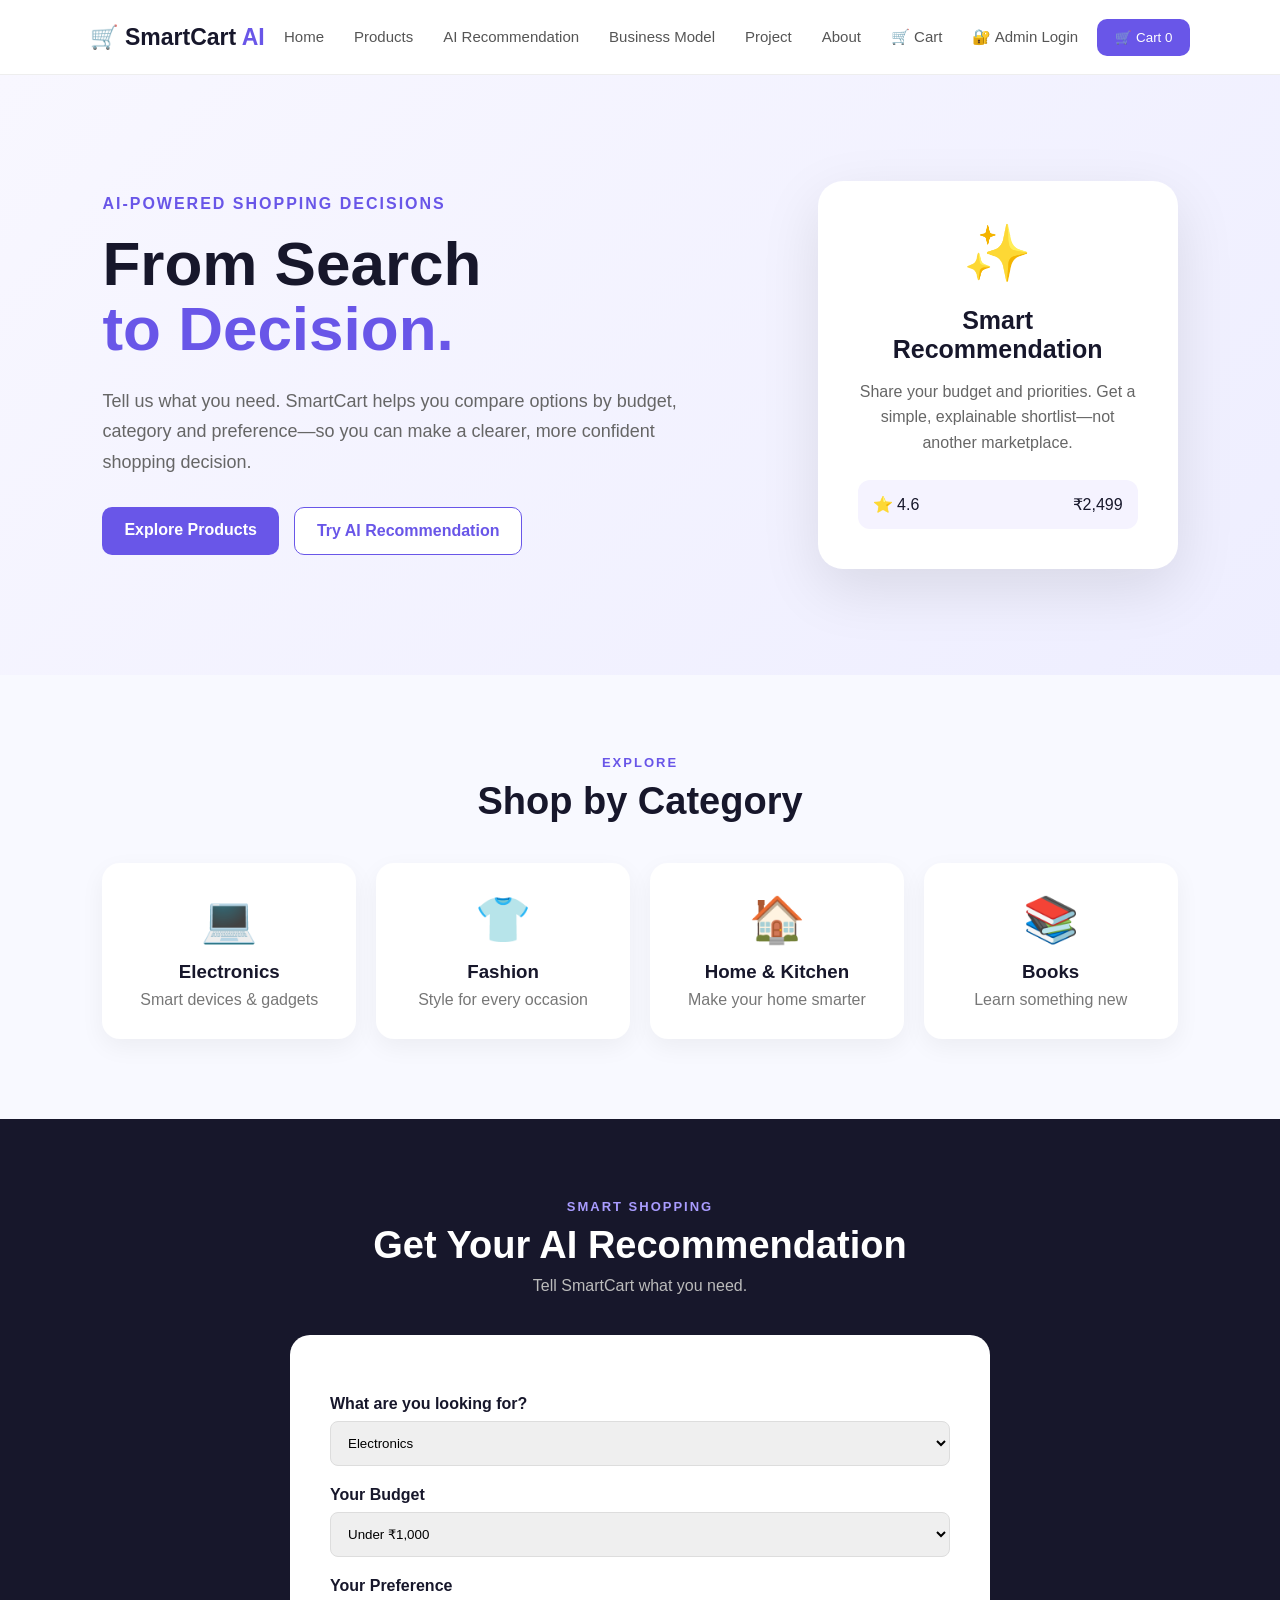
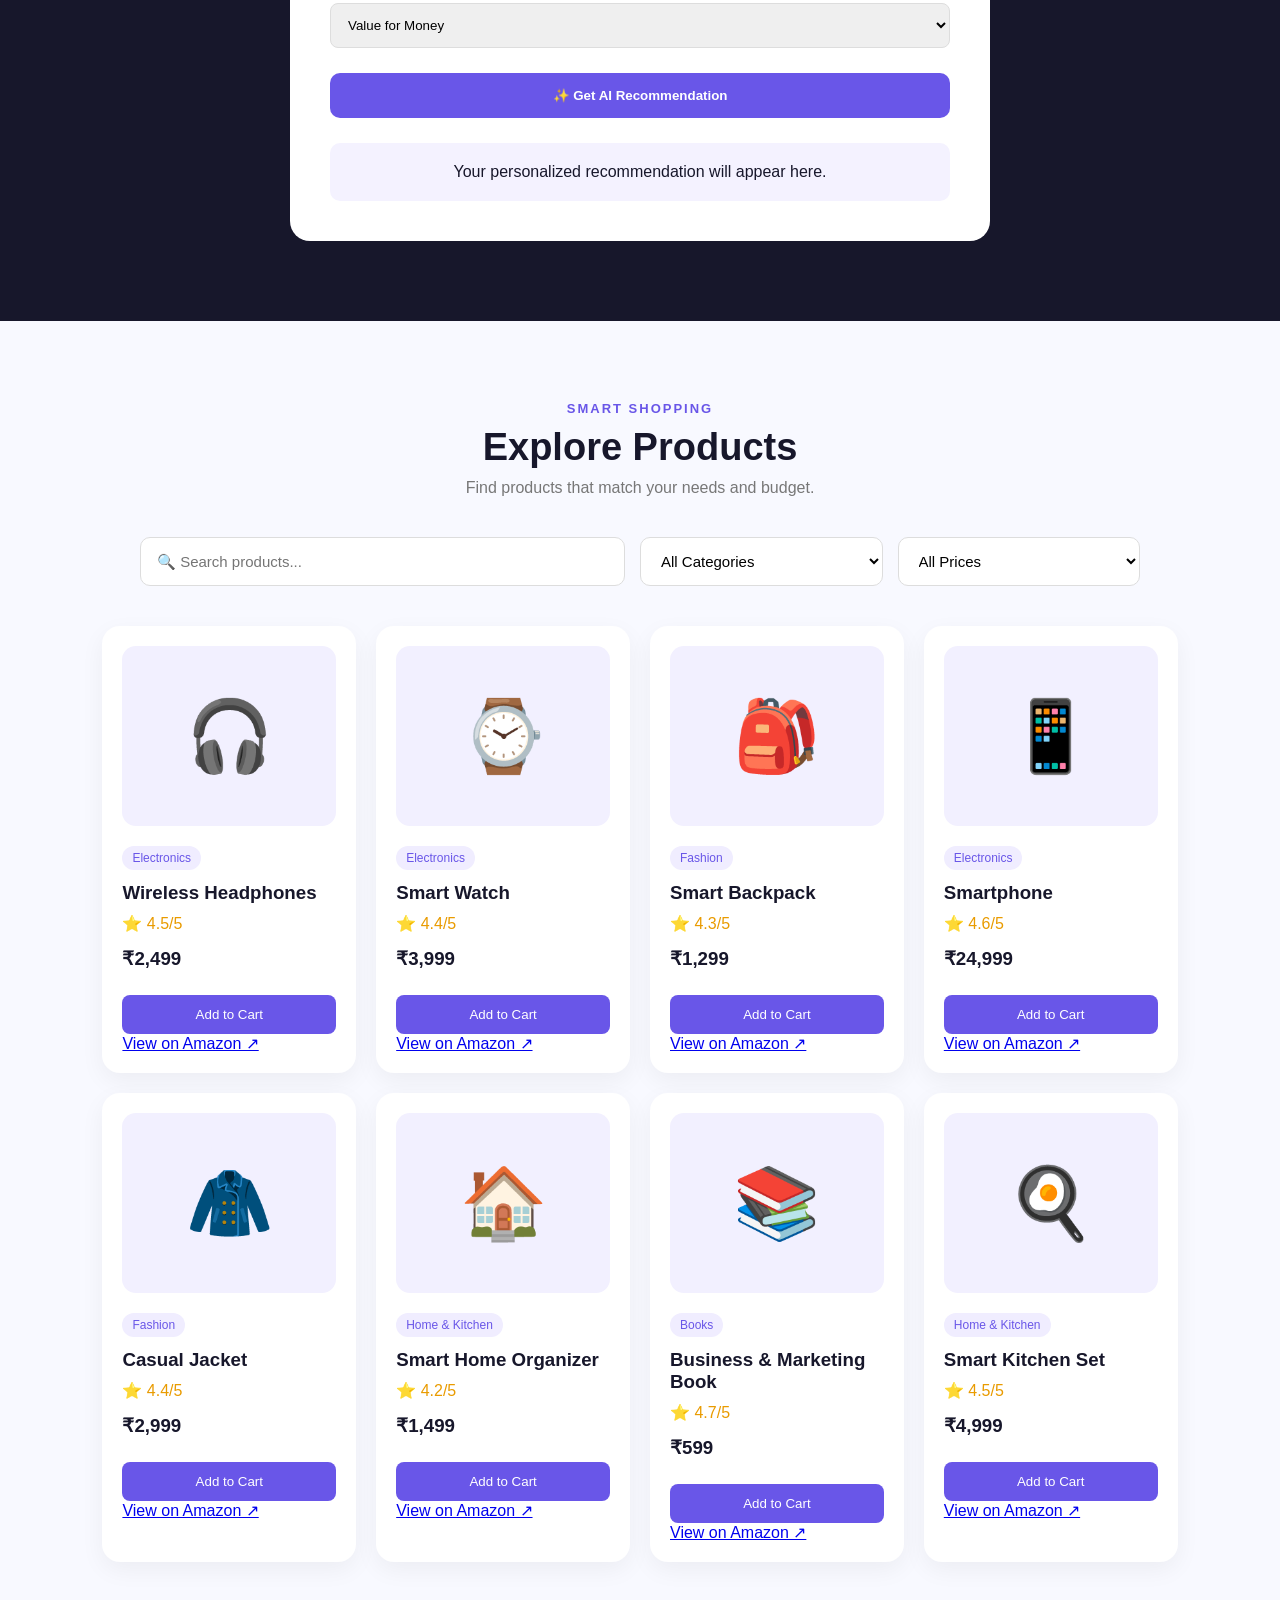
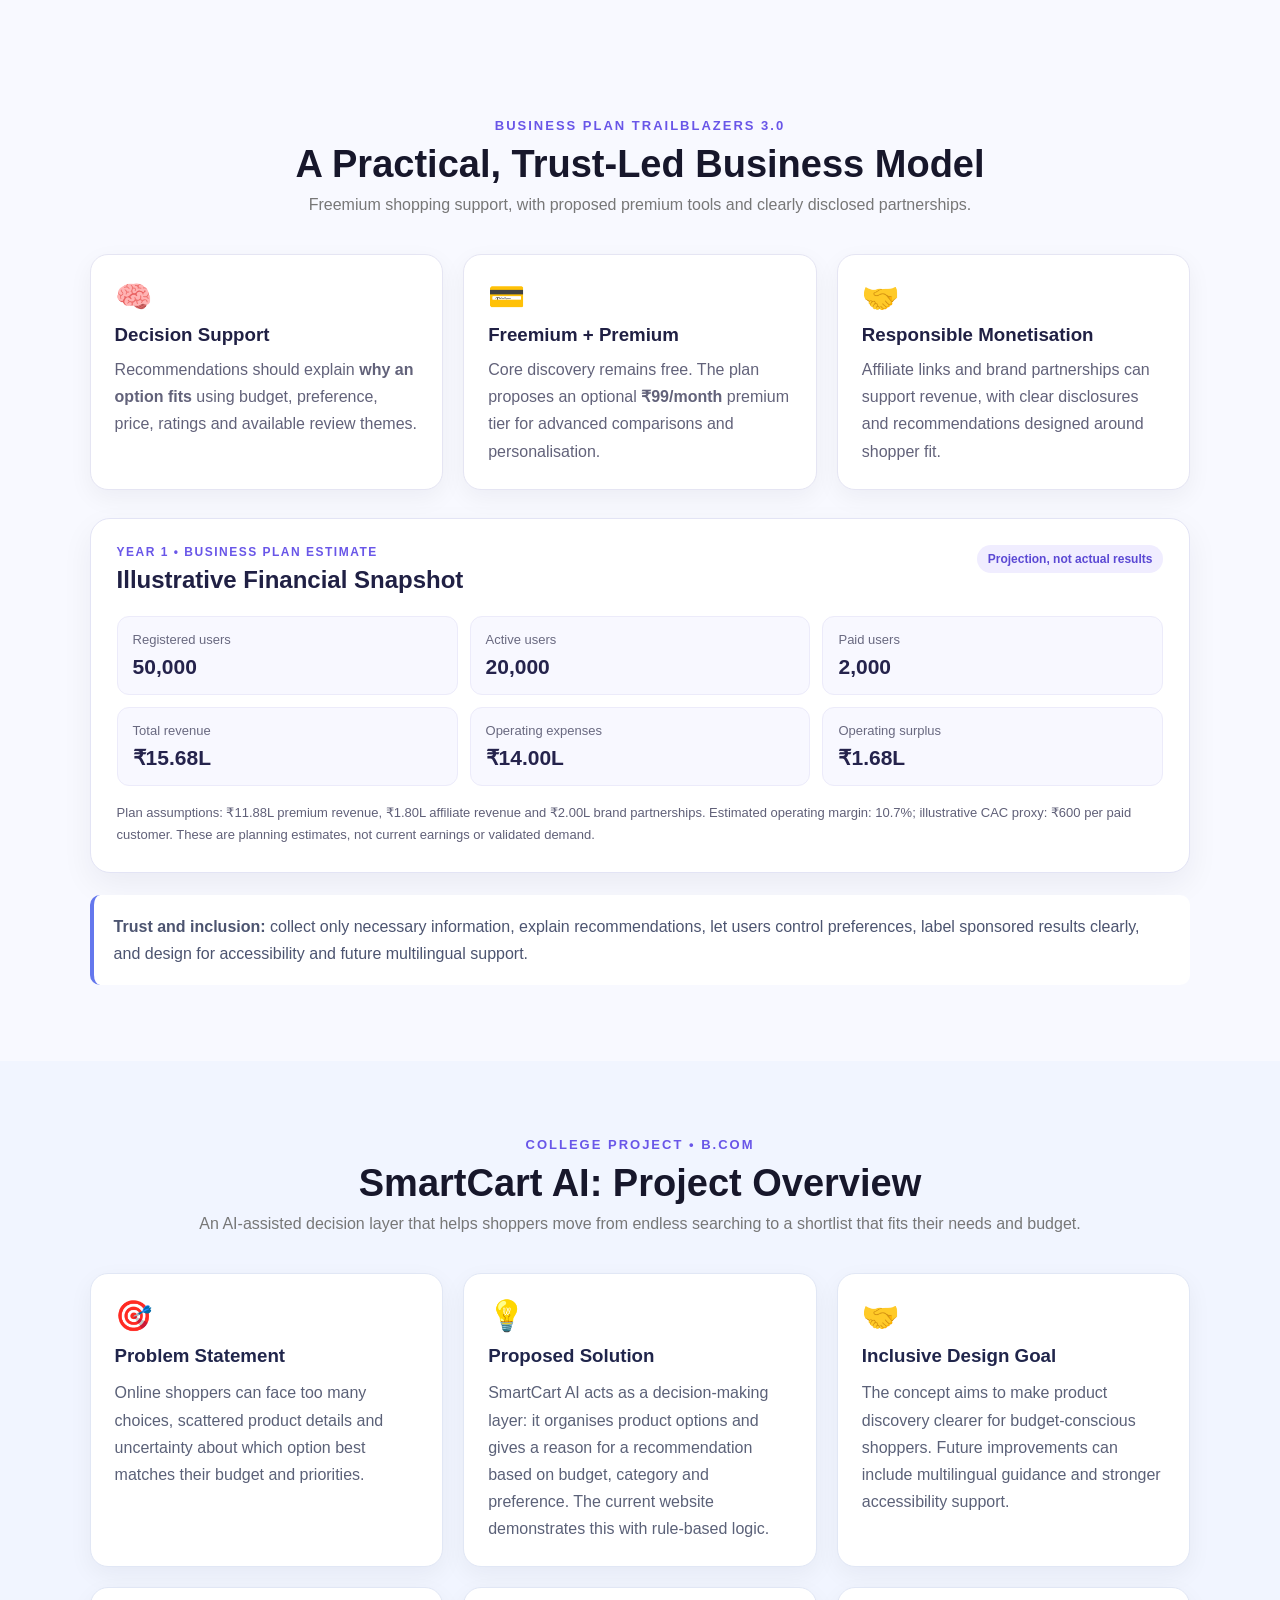
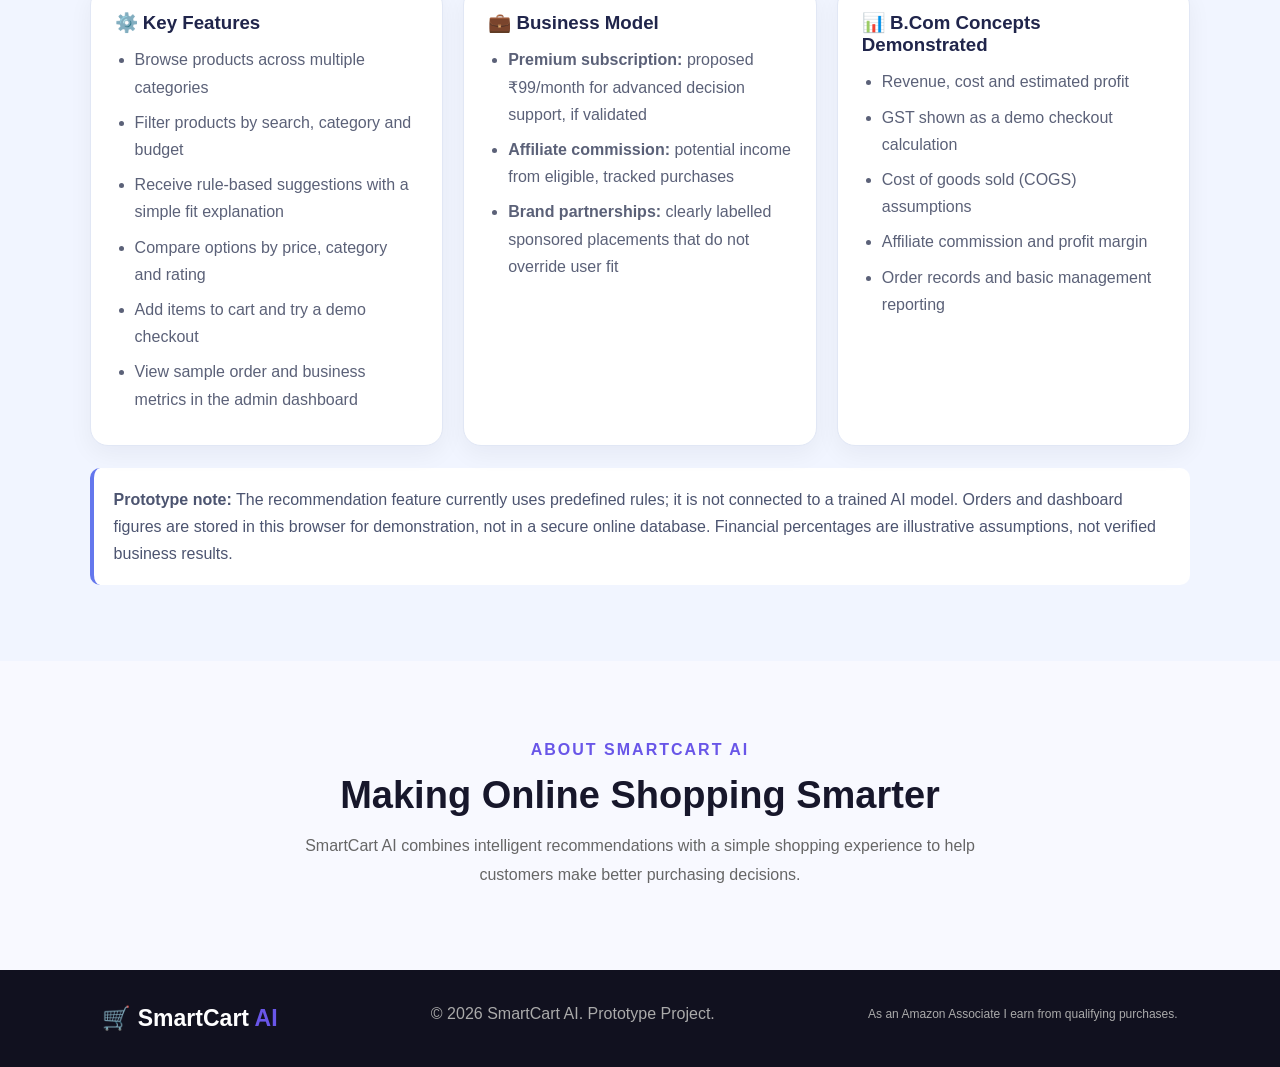
==== commit cf47e777: "Add files via upload" ====
--- a/index.html
+++ b/index.html
@@ -22,7 +22,10 @@
             <a href="#">Home</a>
             <a href="#products">Products</a>
             <a href="#recommendation">AI Recommendation</a>
+            <a href="#business-model">Business Model</a>
+            <a href="#college-project">Project</a>
             <a href="#about">About</a>
+            <a href="cart.html">🛒 Cart</a>
             <a href="admin-login.html">🔐 Admin Login</a>
         </nav>
 
@@ -39,17 +42,18 @@
         <div class="hero-text">
 
             <p class="small-heading">
-                AI-POWERED SMART SHOPPING
+                AI-POWERED SHOPPING DECISIONS
             </p>
 
             <h1>
-                Shop Smarter.<br>
-                <span>Choose Better.</span>
+                From Search<br>
+                <span>to Decision.</span>
             </h1>
 
             <p>
-                SmartCart AI helps you discover products based on
-                your needs, preferences and budget.
+                Tell us what you need. SmartCart helps you compare options
+                by budget, category and preference—so you can make a clearer,
+                more confident shopping decision.
             </p>
 
             <div class="hero-buttons">
@@ -76,8 +80,8 @@
             <h3>Smart Recommendation</h3>
 
             <p>
-                Tell us your budget and preferences.
-                We'll help you find suitable products.
+                Share your budget and priorities. Get a simple,
+                explainable shortlist—not another marketplace.
             </p>
 
             <div class="recommendation-preview">
@@ -755,6 +759,114 @@
 </section>
 
 
+
+
+    <!-- BUSINESS PLAN SNAPSHOT: ILLUSTRATIVE YEAR-1 FORECAST -->
+    <section id="business-model" class="business-plan-section">
+        <div class="section-heading">
+            <p>BUSINESS PLAN TRAILBLAZERS 3.0</p>
+            <h2>A Practical, Trust-Led Business Model</h2>
+            <span>Freemium shopping support, with proposed premium tools and clearly disclosed partnerships.</span>
+        </div>
+        <div class="business-plan-grid">
+            <article class="business-plan-card">
+                <div class="plan-icon">🧠</div>
+                <h3>Decision Support</h3>
+                <p>Recommendations should explain <strong>why an option fits</strong> using budget, preference, price, ratings and available review themes.</p>
+            </article>
+            <article class="business-plan-card">
+                <div class="plan-icon">💳</div>
+                <h3>Freemium + Premium</h3>
+                <p>Core discovery remains free. The plan proposes an optional <strong>₹99/month</strong> premium tier for advanced comparisons and personalisation.</p>
+            </article>
+            <article class="business-plan-card">
+                <div class="plan-icon">🤝</div>
+                <h3>Responsible Monetisation</h3>
+                <p>Affiliate links and brand partnerships can support revenue, with clear disclosures and recommendations designed around shopper fit.</p>
+            </article>
+        </div>
+        <div class="forecast-panel">
+            <div class="forecast-heading">
+                <div>
+                    <p class="forecast-eyebrow">YEAR 1 • BUSINESS PLAN ESTIMATE</p>
+                    <h3>Illustrative Financial Snapshot</h3>
+                </div>
+                <span class="forecast-tag">Projection, not actual results</span>
+            </div>
+            <div class="forecast-metrics">
+                <div><span>Registered users</span><strong>50,000</strong></div>
+                <div><span>Active users</span><strong>20,000</strong></div>
+                <div><span>Paid users</span><strong>2,000</strong></div>
+                <div><span>Total revenue</span><strong>₹15.68L</strong></div>
+                <div><span>Operating expenses</span><strong>₹14.00L</strong></div>
+                <div><span>Operating surplus</span><strong>₹1.68L</strong></div>
+            </div>
+            <p class="forecast-note">Plan assumptions: ₹11.88L premium revenue, ₹1.80L affiliate revenue and ₹2.00L brand partnerships. Estimated operating margin: 10.7%; illustrative CAC proxy: ₹600 per paid customer. These are planning estimates, not current earnings or validated demand.</p>
+        </div>
+        <p class="project-note"><strong>Trust and inclusion:</strong> collect only necessary information, explain recommendations, let users control preferences, label sponsored results clearly, and design for accessibility and future multilingual support.</p>
+    </section>
+
+    <!-- COLLEGE PROJECT OVERVIEW -->
+    <section id="college-project" class="college-project-section">
+        <div class="section-heading">
+            <p>COLLEGE PROJECT • B.COM</p>
+            <h2>SmartCart AI: Project Overview</h2>
+            <span>An AI-assisted decision layer that helps shoppers move from endless searching to a shortlist that fits their needs and budget.</span>
+        </div>
+        <div class="project-intro-grid">
+            <article class="project-info-card">
+                <div class="project-icon">🎯</div>
+                <h3>Problem Statement</h3>
+                <p>Online shoppers can face too many choices, scattered product details and uncertainty about which option best matches their budget and priorities.</p>
+            </article>
+            <article class="project-info-card">
+                <div class="project-icon">💡</div>
+                <h3>Proposed Solution</h3>
+                <p>SmartCart AI acts as a decision-making layer: it organises product options and gives a reason for a recommendation based on budget, category and preference. The current website demonstrates this with rule-based logic.</p>
+            </article>
+            <article class="project-info-card">
+                <div class="project-icon">🤝</div>
+                <h3>Inclusive Design Goal</h3>
+                <p>The concept aims to make product discovery clearer for budget-conscious shoppers. Future improvements can include multilingual guidance and stronger accessibility support.</p>
+            </article>
+        </div>
+        <div class="project-details-grid">
+            <div class="project-details-card">
+                <h3>⚙️ Key Features</h3>
+                <ul>
+                    <li>Browse products across multiple categories</li>
+                    <li>Filter products by search, category and budget</li>
+                    <li>Receive rule-based suggestions with a simple fit explanation</li>
+                    <li>Compare options by price, category and rating</li>
+                    <li>Add items to cart and try a demo checkout</li>
+                    <li>View sample order and business metrics in the admin dashboard</li>
+                </ul>
+            </div>
+            <div class="project-details-card">
+                <h3>💼 Business Model</h3>
+                <ul>
+                    <li><strong>Premium subscription:</strong> proposed ₹99/month for advanced decision support, if validated</li>
+                    <li><strong>Affiliate commission:</strong> potential income from eligible, tracked purchases</li>
+                    <li><strong>Brand partnerships:</strong> clearly labelled sponsored placements that do not override user fit</li>
+                </ul>
+            </div>
+            <div class="project-details-card">
+                <h3>📊 B.Com Concepts Demonstrated</h3>
+                <ul>
+                    <li>Revenue, cost and estimated profit</li>
+                    <li>GST shown as a demo checkout calculation</li>
+                    <li>Cost of goods sold (COGS) assumptions</li>
+                    <li>Affiliate commission and profit margin</li>
+                    <li>Order records and basic management reporting</li>
+                </ul>
+            </div>
+        </div>
+        <div class="project-note">
+            <strong>Prototype note:</strong> The recommendation feature currently uses predefined rules; it is not connected to a trained AI model. Orders and dashboard figures are stored in this browser for demonstration, not in a secure online database. Financial percentages are illustrative assumptions, not verified business results.
+        </div>
+    </section>
+
+
     <!-- About -->
     <section id="about" class="about-section">
 
--- a/style.css
+++ b/style.css
@@ -548,391 +548,114 @@
 
 }
 
-// PRODUCT DATA
-
-let shoppingCart = [];
-
-
-// ADD PRODUCT TO CART
-
-function addProductToCart(productName, price) {
-
-    shoppingCart.push({
-
-        name: productName,
-
-        price: price
-
-    });
-
-
-    cartCount = shoppingCart.length;
-
-
-    document.getElementById(
-        "cart-count"
-    ).innerText = cartCount;
-
-
-    alert(
-        productName +
-        " added to your cart! 🛒"
-    );
-}
-
-
-
-// SEARCH + FILTER
-
-function filterProducts() {
-
-    const searchText =
-        document
-        .getElementById("searchInput")
-        .value
-        .toLowerCase();
-
-
-    const selectedCategory =
-        document
-        .getElementById("categoryFilter")
-        .value;
-
-
-    const selectedPrice =
-        document
-        .getElementById("priceFilter")
-        .value;
-
-
-    const products =
-        document.querySelectorAll(
-            ".product-card"
-        );
-
-
-    let visibleProducts = 0;
-
-
-    products.forEach(function(product) {
-
-        const name =
-            product.dataset.name;
-
-
-        const category =
-            product.dataset.category;
-
-
-        const price =
-            Number(product.dataset.price);
-
-
-        const matchesSearch =
-            name.includes(searchText);
-
-
-        const matchesCategory =
-            selectedCategory === "all" ||
-            category === selectedCategory;
-
-
-        let matchesPrice = true;
-
-
-        if (selectedPrice !== "all") {
-
-            matchesPrice =
-                price <=
-                Number(selectedPrice);
-
-        }
-
-
-        if (
-            matchesSearch &&
-            matchesCategory &&
-            matchesPrice
-        ) {
-
-            product.style.display = "block";
-
-            visibleProducts++;
-
-        }
-
-        else {
-
-            product.style.display = "none";
-
-        }
-
-    });
-
-
-    const noProducts =
-        document.getElementById(
-            "noProducts"
-        );
-
-
-    if (visibleProducts === 0) {
-
-        noProducts.style.display = "block";
-
-    }
-
-    else {
-
-        noProducts.style.display = "none";
-
-    }
-
-}
-/* ===== SmartCart AI premium admin dashboard refresh ===== */
-.admin-dashboard {
-  width: min(1240px, calc(100% - 36px));
-  margin: 38px auto 64px;
-  padding: clamp(18px, 3vw, 36px);
-  background: #f5f7fc;
-  border: 1px solid #e7ebf4;
-  border-radius: 24px;
-  box-shadow: 0 18px 55px rgba(21, 36, 74, .08);
-}
-.admin-dashboard > h1 {
-  color: #15264b;
-  font-size: clamp(1.65rem, 3vw, 2.45rem);
-  letter-spacing: -.04em;
-  margin: 0 0 8px;
-}
-.dashboard-subtitle {
-  color: #6d7892;
-  margin: 0 0 28px;
-  font-size: 1rem;
-}
-.admin-dashboard .dashboard-grid {
-  display: grid;
-  grid-template-columns: repeat(4, minmax(0, 1fr));
-  gap: 18px;
-  margin: 24px 0 18px;
-}
-.admin-dashboard .dashboard-card {
-  position: relative;
-  overflow: hidden;
-  min-height: 132px;
-  padding: 22px;
-  margin: 0;
-  border: 1px solid #e8edf6;
-  border-radius: 18px;
-  background: linear-gradient(145deg, #fff 0%, #fbfcff 100%);
-  box-shadow: 0 7px 22px rgba(29, 47, 88, .055);
-  transition: transform .2s ease, box-shadow .2s ease;
-}
-.admin-dashboard .dashboard-card:hover {
-  transform: translateY(-3px);
-  box-shadow: 0 14px 28px rgba(29, 47, 88, .1);
-}
-.admin-dashboard .dashboard-card h3 {
-  color: #68748e;
-  font-size: .88rem;
-  font-weight: 600;
-  line-height: 1.45;
-  margin: 0 0 18px;
-}
-.admin-dashboard .dashboard-card p {
-  color: #17284f;
-  font-size: clamp(1.35rem, 2vw, 1.9rem);
-  font-weight: 750;
-  letter-spacing: -.035em;
-  margin: 0;
-  overflow-wrap: anywhere;
-}
-/* COGS card sits alongside the other KPI cards */
-.admin-dashboard > .dashboard-card {
-  display: inline-block;
-  width: calc(25% - 15px);
-  vertical-align: top;
-  min-height: 132px;
-  margin: 0 0 18px;
-}
-.admin-dashboard .business-model,
-.admin-dashboard .financial-summary,
-.admin-dashboard .order-history {
-  background: #fff;
-  border: 1px solid #e7ebf4;
-  border-radius: 20px;
-  padding: clamp(20px, 3vw, 30px);
-  margin: 20px 0;
-  box-shadow: 0 8px 24px rgba(29, 47, 88, .045);
-}
-.admin-dashboard .business-model h2,
-.admin-dashboard .financial-summary h2,
-.admin-dashboard .order-history h2 {
-  color: #17284f;
-  font-size: 1.3rem;
-  margin: 0 0 20px;
-}
-.admin-dashboard .model-grid {
-  display: grid;
-  grid-template-columns: repeat(3, minmax(0, 1fr));
-  gap: 16px;
-}
-.admin-dashboard .model-grid > div {
-  padding: 18px;
-  border-radius: 14px;
-  background: #f6f8fd;
-  border: 1px solid #edf0f7;
-}
-.admin-dashboard .model-grid h3 {
-  color: #344b7d;
-  font-size: 1rem;
-  margin: 0 0 8px;
-}
-.admin-dashboard .model-grid p,
-.admin-dashboard .financial-summary p {
-  color: #69758d;
-  line-height: 1.7;
-  margin: 6px 0;
-}
-.admin-dashboard .financial-summary p {
-  padding: 11px 14px;
-  border-radius: 10px;
-  background: #f7f9fd;
-  color: #3e4d6c;
-}
-.admin-dashboard .order-row {
-  border: 1px solid #edf0f6;
-  background: #fafbfe;
-}
-.admin-dashboard .order-status {
-  color: #16835d;
-  background: #e7f8f0;
-  padding: 6px 10px;
-  border-radius: 99px;
-  font-size: .82rem;
-}
-.admin-dashboard .dashboard-home-btn {
-  display: inline-flex;
-  align-items: center;
-  justify-content: center;
-  padding: 12px 18px;
-  border-radius: 12px;
-  background: #182b55;
-  color: #fff;
-  text-decoration: none;
-  font-weight: 650;
-  transition: background .2s ease, transform .2s ease;
-}
-.admin-dashboard .dashboard-home-btn:hover {
-  background: #28477f;
-  transform: translateY(-1px);
-}
+/* COLLEGE PROJECT SECTION */
+.college-project-section { padding: 76px 7%; background: #f1f5ff; }
+.project-intro-grid, .project-details-grid { display: grid; grid-template-columns: repeat(3, minmax(0, 1fr)); gap: 20px; margin-top: 28px; }
+.project-info-card, .project-details-card { background: #fff; border: 1px solid #e1e7f5; border-radius: 18px; padding: 24px; box-shadow: 0 8px 24px rgba(23, 23, 43, .05); }
+.project-icon { font-size: 30px; margin-bottom: 12px; }
+.project-info-card h3, .project-details-card h3 { margin-bottom: 12px; color: #20254b; }
+.project-info-card p, .project-details-card li { color: #5b6178; line-height: 1.7; }
+.project-details-grid { margin-top: 20px; }
+.project-details-card ul { padding-left: 20px; }
+.project-details-card li { margin: 8px 0; }
+.project-note { margin-top: 22px; padding: 18px 20px; border-left: 4px solid #6477ed; background: #fff; border-radius: 10px; color: #4c5470; line-height: 1.7; }
+.cart-page { min-height: 65vh; padding: 54px 7%; background: #f8f9ff; }
+.cart-panel { max-width: 900px; margin: 0 auto; padding: 30px; background: #fff; border: 1px solid #e4e8f4; border-radius: 20px; box-shadow: 0 12px 35px rgba(23, 23, 43, .07); }
+.cart-panel h1 { margin: 8px 0 12px; }
+.cart-panel > p { line-height: 1.6; color: #626981; }
+.cart-items { margin: 24px 0; }
+.cart-summary { max-width: 420px; margin: 18px 0 24px auto; border-top: 1px solid #e5e8f1; padding-top: 12px; }
+.cart-summary > div { display: flex; justify-content: space-between; gap: 20px; padding: 9px 0; }
+.cart-total { border-top: 1px solid #e5e8f1; font-size: 1.1rem; }
+.demo-password-note { margin-top: 14px; font-size: .9rem; color: #5c6277; line-height: 1.6; }
+.demo-password-note code { background: #eef1ff; padding: 3px 6px; border-radius: 5px; }
+@media (max-width: 850px) { .project-intro-grid, .project-details-grid { grid-template-columns: 1fr; } .college-project-section { padding: 54px 5%; } .cart-page { padding: 32px 5%; } .cart-panel { padding: 22px; } }
+
+/* BUSINESS PLAN SNAPSHOT — keeps the original purple visual language */
+.business-plan-section { padding: 76px 7%; background: #f8f9ff; }
+.business-plan-grid { display: grid; grid-template-columns: repeat(3, minmax(0, 1fr)); gap: 20px; margin: 28px 0; }
+.business-plan-card { padding: 24px; background: #fff; border: 1px solid #e5e5f3; border-radius: 18px; box-shadow: 0 8px 24px rgba(23,23,43,.05); }
+.business-plan-card h3 { margin: 10px 0; color: #202044; }
+.business-plan-card p { color: #62627a; line-height: 1.7; }
+.plan-icon { font-size: 30px; }
+.forecast-panel { background: #fff; border: 1px solid #e3e4f5; border-radius: 20px; padding: 26px; box-shadow: 0 12px 32px rgba(23,23,43,.06); }
+.forecast-heading, .dashboard-section-heading { display: flex; justify-content: space-between; align-items: flex-start; gap: 18px; flex-wrap: wrap; }
+.forecast-heading h3 { margin-top: 7px; font-size: 24px; color: #202044; }
+.forecast-eyebrow { color: #6956e8; font-size: 12px; font-weight: 800; letter-spacing: 1.5px; }
+.forecast-tag { display: inline-block; padding: 7px 11px; border-radius: 20px; background: #f0edff; color: #5b49d4; font-size: 12px; font-weight: 700; }
+.forecast-metrics { display: grid; grid-template-columns: repeat(3, minmax(0, 1fr)); gap: 12px; margin: 22px 0 16px; }
+.forecast-metrics > div, .forecast-user-grid > div { background: #f8f8ff; border: 1px solid #ecebfa; border-radius: 12px; padding: 15px; }
+.forecast-metrics span, .forecast-user-grid span { display: block; color: #696980; font-size: 13px; margin-bottom: 8px; }
+.forecast-metrics strong, .forecast-user-grid strong { color: #25234c; font-size: 21px; }
+.forecast-note { color: #606078; line-height: 1.7; font-size: 13px; }
+
+/* ADMIN DASHBOARD */
+.admin-dashboard { max-width: 1240px; margin: 0 auto; padding: 42px 5% 64px; color: #17172b; }
+.admin-welcome { margin-bottom: 30px; padding: 28px; background: linear-gradient(135deg, #f8f7ff, #eeeeff); border: 1px solid #e4e1ff; border-radius: 20px; }
+.admin-welcome h1 { margin: 8px 0 10px; font-size: clamp(27px, 3vw, 36px); }
+.dashboard-subtitle { color: #65657c; line-height: 1.6; }
+.dashboard-section { margin: 28px 0; padding: 26px; background: #fff; border: 1px solid #e6e7f2; border-radius: 20px; box-shadow: 0 8px 28px rgba(23,23,43,.045); }
+.dashboard-section-heading { margin-bottom: 22px; }
+.dashboard-section-heading h2 { font-size: 23px; margin-bottom: 7px; }
+.dashboard-section-heading p { color: #68687f; line-height: 1.55; }
+.dashboard-grid { display: grid; grid-template-columns: repeat(4, minmax(0, 1fr)); gap: 15px; }
+.dashboard-card { position: relative; min-width: 0; padding: 20px; border: 1px solid #e7e6f7; border-radius: 16px; background: linear-gradient(145deg, #fff, #faf9ff); box-shadow: 0 7px 20px rgba(23,23,43,.045); }
+.dashboard-card h3 { color: #62627a; font-size: 13px; line-height: 1.5; font-weight: 700; margin-bottom: 14px; }
+.dashboard-card p { color: #2d286e; font-size: clamp(20px, 2.1vw, 27px); font-weight: 800; overflow-wrap: anywhere; }
+.dashboard-card small { display: block; color: #7b7b91; line-height: 1.5; margin-top: 9px; }
+.dashboard-footnote { margin-top: 17px; padding: 14px 16px; border-left: 4px solid #6956e8; background: #f8f7ff; border-radius: 8px; color: #62627a; font-size: 13px; line-height: 1.7; }
+.forecast-dashboard-grid .dashboard-card { border-top: 3px solid #6956e8; }
+.forecast-assumptions { margin-top: 22px; padding: 20px; background: #f8f7ff; border-radius: 14px; }
+.forecast-assumptions h3 { margin-bottom: 14px; }
+.forecast-user-grid { display: grid; grid-template-columns: repeat(4, minmax(0,1fr)); gap: 12px; margin-bottom: 15px; }
+.forecast-assumptions p { color: #64647a; font-size: 13px; line-height: 1.7; }
+.business-model .model-grid { display: grid; grid-template-columns: repeat(3, minmax(0,1fr)); gap: 16px; }
+.business-model .model-grid article { padding: 20px; background: #faf9ff; border: 1px solid #e8e6f8; border-radius: 14px; }
+.business-model .model-grid h3 { margin-bottom: 10px; }
+.business-model .model-grid p { color: #62627a; line-height: 1.7; }
+.financial-summary ul { padding-left: 22px; }
+.financial-summary li { color: #62627a; line-height: 1.75; margin: 8px 0; }
+.order-row { display: grid; grid-template-columns: 1.5fr 1fr auto; gap: 18px; align-items: center; padding: 15px 0; border-bottom: 1px solid #ededf5; }
+.order-row:last-child { border-bottom: 0; }
+.order-row > div { display: flex; flex-direction: column; gap: 5px; }
+.order-row span { color: #73738a; font-size: 13px; }
+.order-status { color: #6956e8; font-size: 13px; font-weight: 700; }
+.dashboard-home-btn { display: inline-block; margin-top: 4px; padding: 13px 18px; border-radius: 10px; background: #6956e8; color: #fff; text-decoration: none; font-weight: 700; }
+.logout-btn { padding: 9px 13px; border: 0; border-radius: 8px; background: #f0edff; color: #5948d2; cursor: pointer; font-weight: 700; }
+
 @media (max-width: 980px) {
-  .admin-dashboard .dashboard-grid { grid-template-columns: repeat(2, minmax(0, 1fr)); }
-  .admin-dashboard > .dashboard-card { width: calc(50% - 10px); }
-  .admin-dashboard .model-grid { grid-template-columns: 1fr; }
-}
-@media (max-width: 560px) {
-  .admin-dashboard { width: calc(100% - 20px); margin: 18px auto 36px; padding: 16px; border-radius: 18px; }
-  .admin-dashboard .dashboard-grid { grid-template-columns: 1fr 1fr; gap: 10px; }
-  .admin-dashboard .dashboard-card { min-height: 118px; padding: 15px; }
-  .admin-dashboard .dashboard-card h3 { font-size: .78rem; margin-bottom: 14px; }
-  .admin-dashboard .dashboard-card p { font-size: 1.25rem; }
-  .admin-dashboard > .dashboard-card { width: calc(50% - 7px); padding: 15px; }
-  .admin-dashboard .business-model, .admin-dashboard .financial-summary, .admin-dashboard .order-history { padding: 18px; }
-}
-.admin-welcome { padding: 8px 0 2px; }
-.admin-eyebrow { display: inline-block; margin: 0 0 12px; color: #5271ad; font-size: .72rem; font-weight: 800; letter-spacing: .15em; }
-.section-note { display: inline-block; margin-left: 8px; color: #8b95aa; font-size: .8rem; font-weight: 500; }
-
-/* ===== SmartCart AI cohesive professional theme: midnight navy + teal + warm white ===== */
-:root {
-  --sc-ink: #14253d;
-  --sc-navy: #102a43;
-  --sc-teal: #0f9f91;
-  --sc-teal-dark: #087f75;
-  --sc-mint: #e5f7f4;
-  --sc-bg: #f4f8fb;
-  --sc-muted: #617286;
-  --sc-border: #dce7ee;
-  --sc-white: #ffffff;
-}
-body { background: var(--sc-bg); color: var(--sc-ink); }
-.navbar { background: rgba(255,255,255,.96); border-bottom: 1px solid var(--sc-border); box-shadow: 0 5px 24px rgba(16,42,67,.045); }
-.logo { color: var(--sc-navy); letter-spacing: -.035em; }
-.logo span, nav a:hover, .small-heading, .hero h1 span { color: var(--sc-teal); }
-nav a { color: #42566b; font-weight: 600; transition: color .2s ease; }
-.cart-btn, .primary-btn, .product-card button, .login-card button { background: var(--sc-teal); }
-.cart-btn:hover, .primary-btn:hover, .product-card button:hover, .login-card button:hover { background: var(--sc-teal-dark); }
-.hero { background: radial-gradient(ellipse at 80% 20%, #d9f4ef 0%, transparent 42%), linear-gradient(135deg, #f8fbfd, #eaf3f7); }
-.hero-card, .product-card { border: 1px solid var(--sc-border); box-shadow: 0 14px 38px rgba(16,42,67,.075); }
-.secondary-btn { color: var(--sc-teal-dark); border-color: #9bd8d0; }
-.secondary-btn:hover { background: var(--sc-mint); }
-section h2 { color: var(--sc-navy); }
-input:focus, select:focus, textarea:focus { outline: 3px solid rgba(15,159,145,.16); border-color: var(--sc-teal); }
-footer { background: var(--sc-navy); color: #e7f0f5; }
-footer p { color: #c3d2de; }
-.admin-dashboard { background: transparent; border: 0; box-shadow: none; padding-top: 22px; }
-.admin-welcome { padding: 28px 30px; margin-bottom: 24px; border-radius: 22px; background: linear-gradient(120deg, #102a43 0%, #164e63 68%, #0f9f91 130%); box-shadow: 0 16px 36px rgba(16,42,67,.16); }
-.admin-welcome .admin-eyebrow { color: #a9eee3; }
-.admin-welcome h1 { color: #fff; margin: 0 0 9px; font-size: clamp(1.8rem, 3vw, 2.5rem); letter-spacing: -.04em; }
-.admin-welcome .dashboard-subtitle { color: #d7e9f0; margin-bottom: 0; }
-.admin-dashboard .dashboard-card { border-color: var(--sc-border); border-radius: 17px; background: linear-gradient(145deg, #fff, #f9fcfd); box-shadow: 0 8px 24px rgba(16,42,67,.055); }
-.admin-dashboard .dashboard-card::before { content: ''; position: absolute; left: 0; top: 0; width: 4px; height: 100%; background: var(--sc-teal); opacity: .9; }
-.admin-dashboard .dashboard-card h3 { color: var(--sc-muted); }
-.admin-dashboard .dashboard-card p { color: var(--sc-navy); }
-.admin-dashboard .business-model, .admin-dashboard .financial-summary, .admin-dashboard .order-history { border-color: var(--sc-border); box-shadow: 0 8px 24px rgba(16,42,67,.045); }
-.admin-dashboard .business-model h2, .admin-dashboard .financial-summary h2, .admin-dashboard .order-history h2 { color: var(--sc-navy); }
-.admin-dashboard .model-grid > div { background: #f4faf9; border-color: #dcefeb; }
-.admin-dashboard .model-grid h3 { color: var(--sc-teal-dark); }
-.admin-dashboard .financial-summary p { background: #f2f8fa; }
-.admin-dashboard .order-status { color: #087f66; background: #e0f6ef; }
-.admin-dashboard .dashboard-home-btn { background: var(--sc-navy); }
-.admin-dashboard .dashboard-home-btn:hover { background: var(--sc-teal-dark); }
-body.login-page { background: radial-gradient(ellipse at 10% 10%, #d9f4ef 0%, transparent 38%), linear-gradient(135deg, #edf4f8, #f8fbfd); }
-.login-card { border: 1px solid var(--sc-border); box-shadow: 0 24px 70px rgba(16,42,67,.13); }
-.login-brand { color: var(--sc-navy); }
-.login-card input:focus { outline: 3px solid rgba(15,159,145,.15); border-color: var(--sc-teal); }
-.back-home { color: var(--sc-teal-dark); }
-@media (max-width: 700px) {
-  .navbar { padding: 0 5%; }
-  nav { gap: 14px; }
-  .hero { padding: 58px 6%; }
-  .hero h1 { font-size: clamp(2.3rem, 9vw, 3.5rem); }
-  .admin-welcome { padding: 22px 18px; }
-}
-
-
-/* Amazon affiliate buttons and disclosure */
-.amazon-btn {
-  display: inline-flex;
-  align-items: center;
-  justify-content: center;
-  width: 100%;
-  box-sizing: border-box;
-  margin-top: 10px;
-  padding: 11px 16px;
-  border: 1px solid #102a43;
-  border-radius: 10px;
-  background: #102a43;
-  color: #ffffff;
-  text-align: center;
-  text-decoration: none;
-  font-weight: 700;
-  transition: background .2s ease, border-color .2s ease, transform .2s ease;
-}
-.amazon-btn:hover {
-  background: #087f75;
-  border-color: #087f75;
-  color: #ffffff;
-  transform: translateY(-1px);
-}
-.amazon-disclosure {
-  max-width: 900px;
-  margin: 12px auto 0;
-  padding: 0 16px;
-  color: #c3d2de;
-  font-size: .85rem;
-  line-height: 1.6;
-  text-align: center;
-}
+  .dashboard-grid { grid-template-columns: repeat(2, minmax(0,1fr)); }
+  .business-plan-grid, .business-model .model-grid { grid-template-columns: 1fr; }
+}
+@media (max-width: 650px) {
+  .business-plan-section { padding: 52px 5%; }
+  .forecast-panel, .dashboard-section { padding: 18px; }
+  .forecast-metrics { grid-template-columns: repeat(2, minmax(0,1fr)); }
+  .forecast-user-grid { grid-template-columns: repeat(2, minmax(0,1fr)); }
+  .dashboard-grid { grid-template-columns: repeat(2, minmax(0,1fr)); gap: 10px; }
+  .dashboard-card { padding: 14px; }
+  .dashboard-card h3 { font-size: 12px; }
+  .dashboard-card p { font-size: 20px; }
+  .order-row { grid-template-columns: 1fr; gap: 10px; }
+  .admin-dashboard { padding: 25px 4% 42px; }
+}
+
+/* Shared navigation links and demo admin login */
+.nav-links { display: flex; align-items: center; gap: 18px; }
+.nav-links a { color: #555; text-decoration: none; font-size: 14px; }
+.nav-links a:hover, .nav-links a.active { color: #6956e8; }
+.admin-login-page { min-height: calc(100vh - 150px); display: grid; place-items: center; padding: 46px 20px; background: linear-gradient(135deg, #f8f7ff, #eeeeff); }
+.login-card { width: min(100%, 460px); padding: 36px; text-align: center; background: #fff; border: 1px solid #e5e3f7; border-radius: 22px; box-shadow: 0 18px 50px rgba(23,23,43,.10); }
+.login-icon { width: 62px; height: 62px; display: grid; place-items: center; margin: 0 auto 16px; border-radius: 18px; background: #f0edff; font-size: 28px; }
+.login-card h1 { margin-bottom: 12px; color: #202044; }
+.login-card > p { color: #67677e; line-height: 1.65; }
+.login-card form { display: grid; gap: 14px; margin: 22px 0 12px; }
+.login-card input { width: 100%; padding: 14px 15px; border: 1px solid #deddf0; border-radius: 10px; font-size: 15px; }
+.login-card input:focus { outline: none; border-color: #6956e8; box-shadow: 0 0 0 3px rgba(105,86,232,.12); }
+.login-submit { padding: 13px 16px; border: 0; border-radius: 10px; background: #6956e8; color: #fff; font-weight: 700; cursor: pointer; }
+.login-message { min-height: 20px; color: #b42318 !important; font-size: 13px; }
+.back-home { display: inline-block; margin-top: 20px; color: #6956e8; text-decoration: none; font-weight: 700; }
+.amazon-disclosure { font-size: 12px; line-height: 1.5; }
+@media (max-width: 900px) { .nav-links { gap: 10px; } .nav-links a { font-size: 13px; } }
+@media (max-width: 600px) { .nav-links { flex-wrap: wrap; justify-content: flex-end; } .login-card { padding: 26px 20px; } }
+
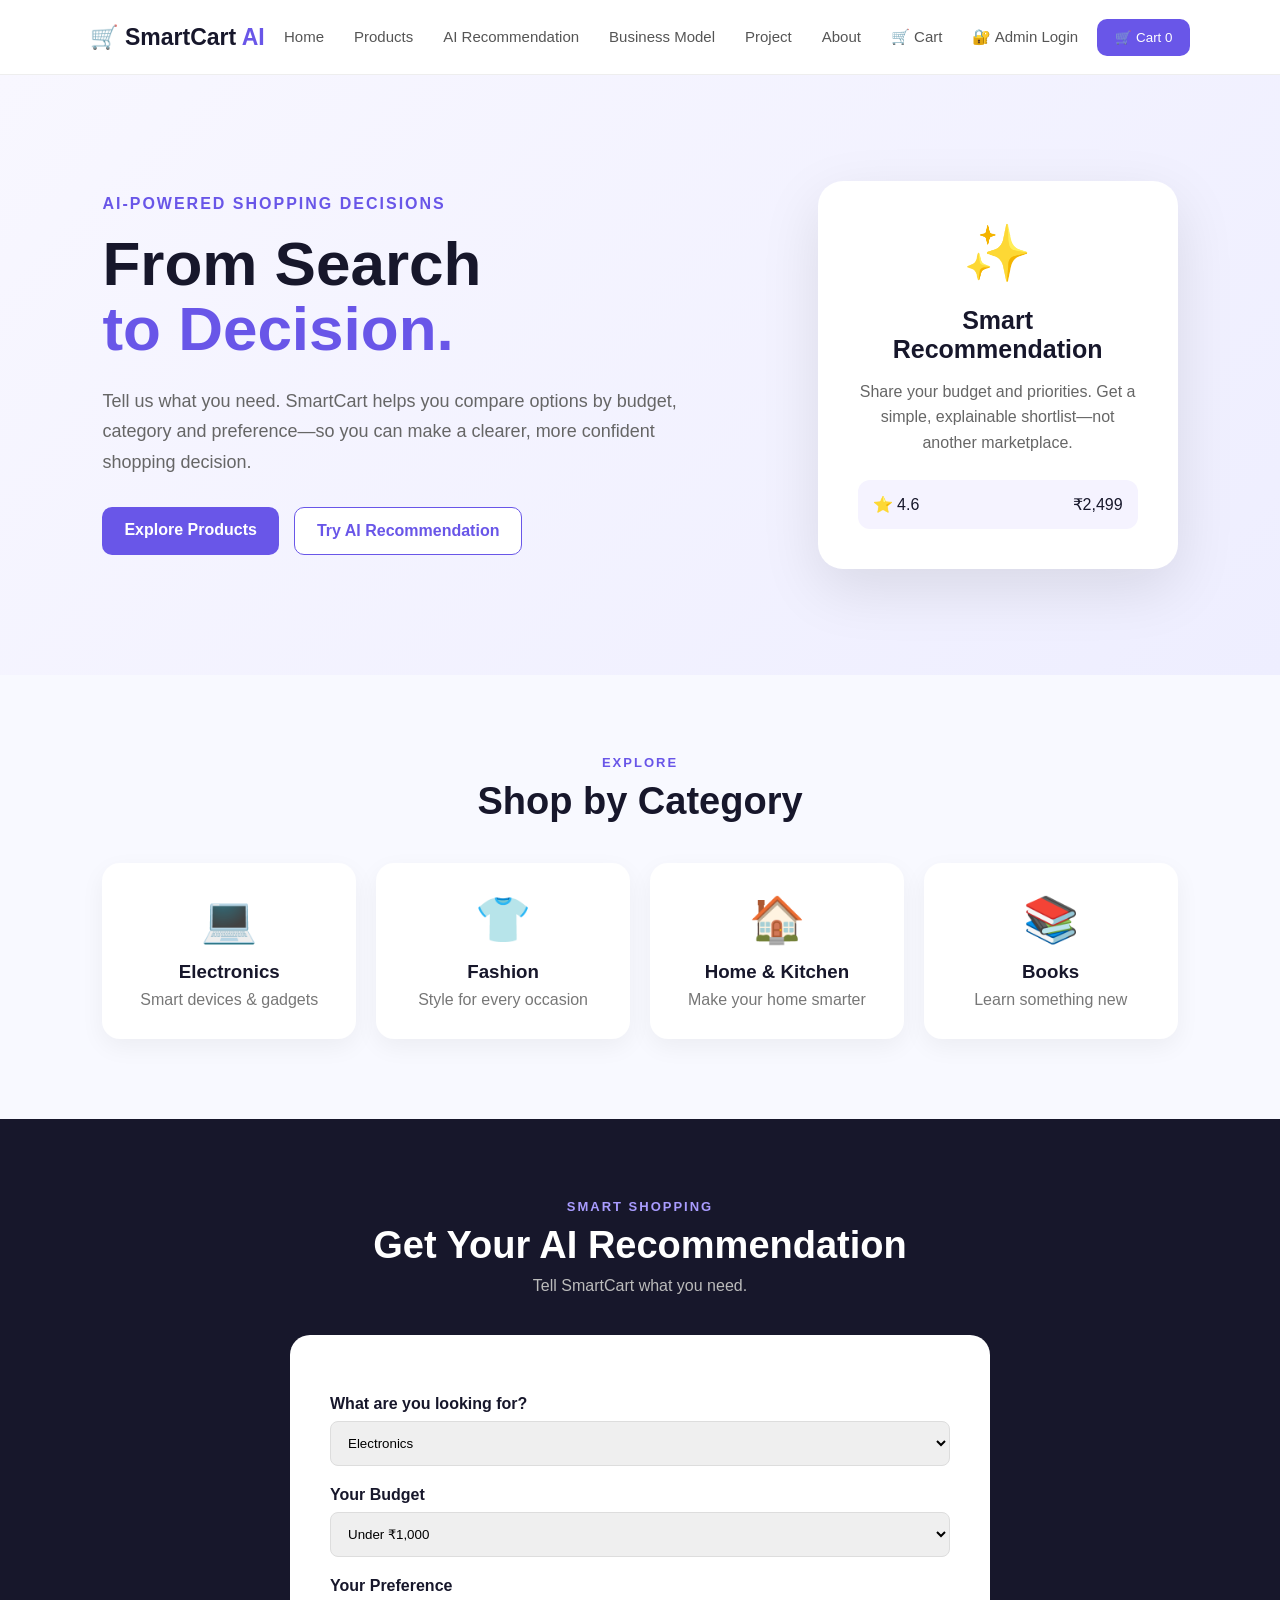
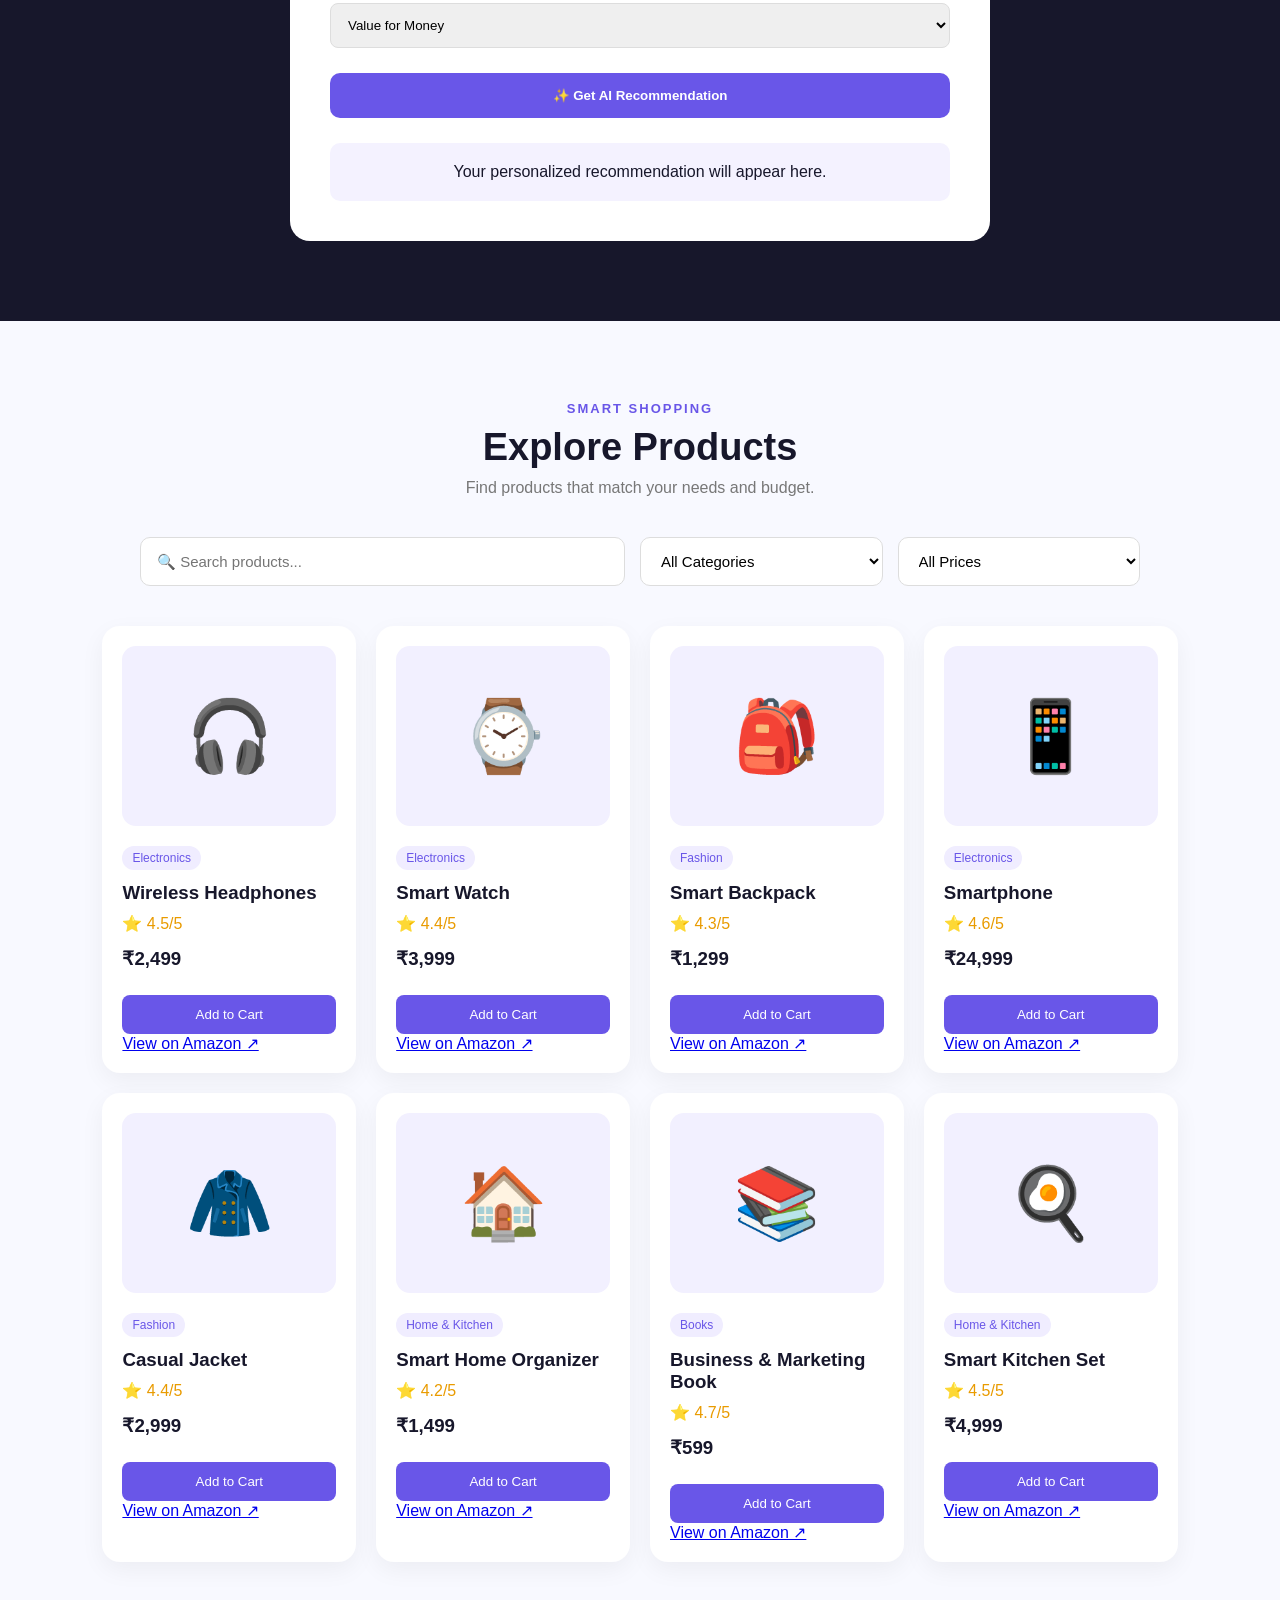
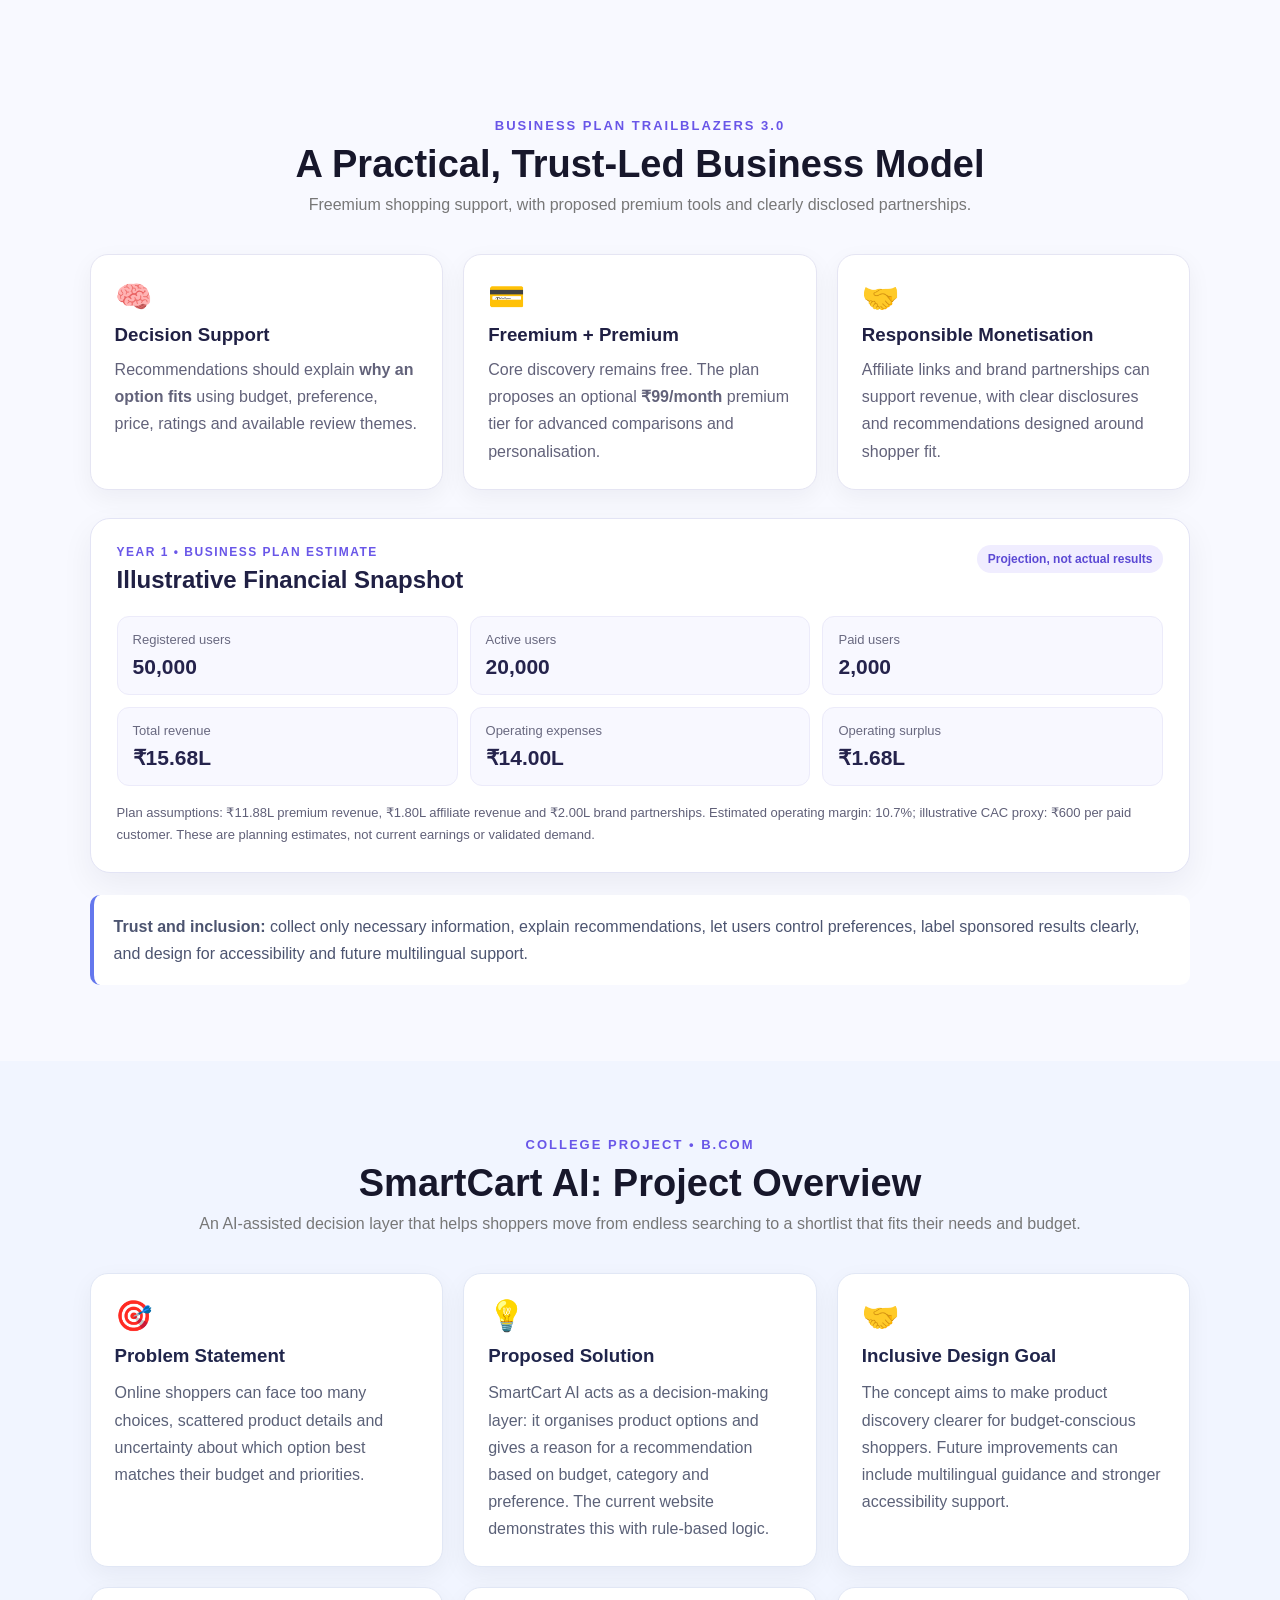
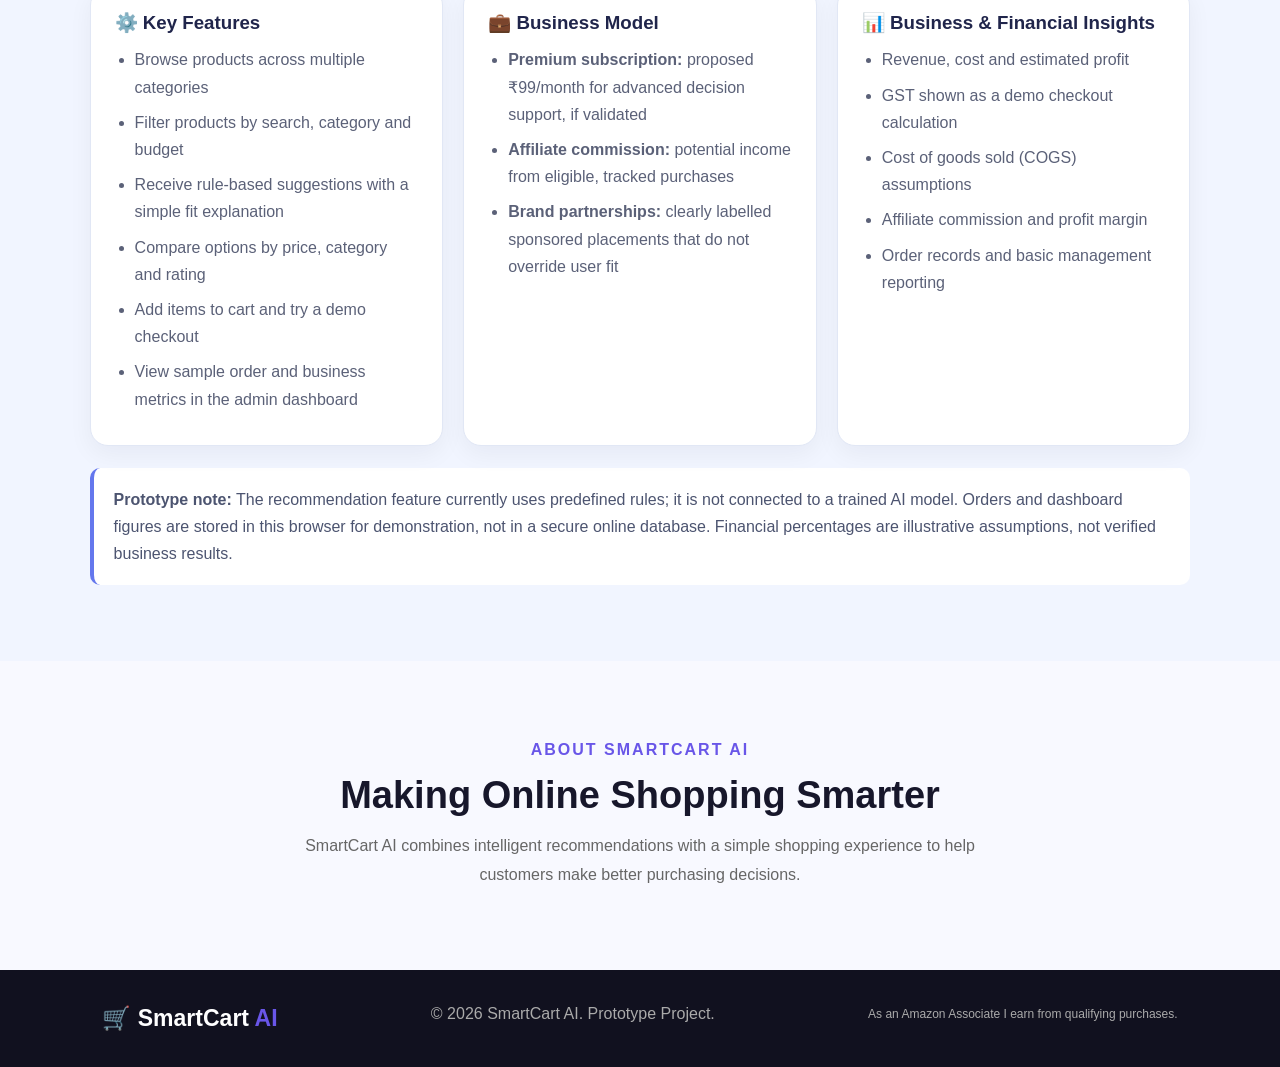
==== commit 6de72094: "Update index.html" ====
--- a/index.html
+++ b/index.html
@@ -851,7 +851,7 @@
                 </ul>
             </div>
             <div class="project-details-card">
-                <h3>📊 B.Com Concepts Demonstrated</h3>
+                <h3>📊 Business & Financial Insights</h3>
                 <ul>
                     <li>Revenue, cost and estimated profit</li>
                     <li>GST shown as a demo checkout calculation</li>
@@ -907,4 +907,4 @@
     <script src="script.js"></script>
 
 </body>
-</html>+</html>
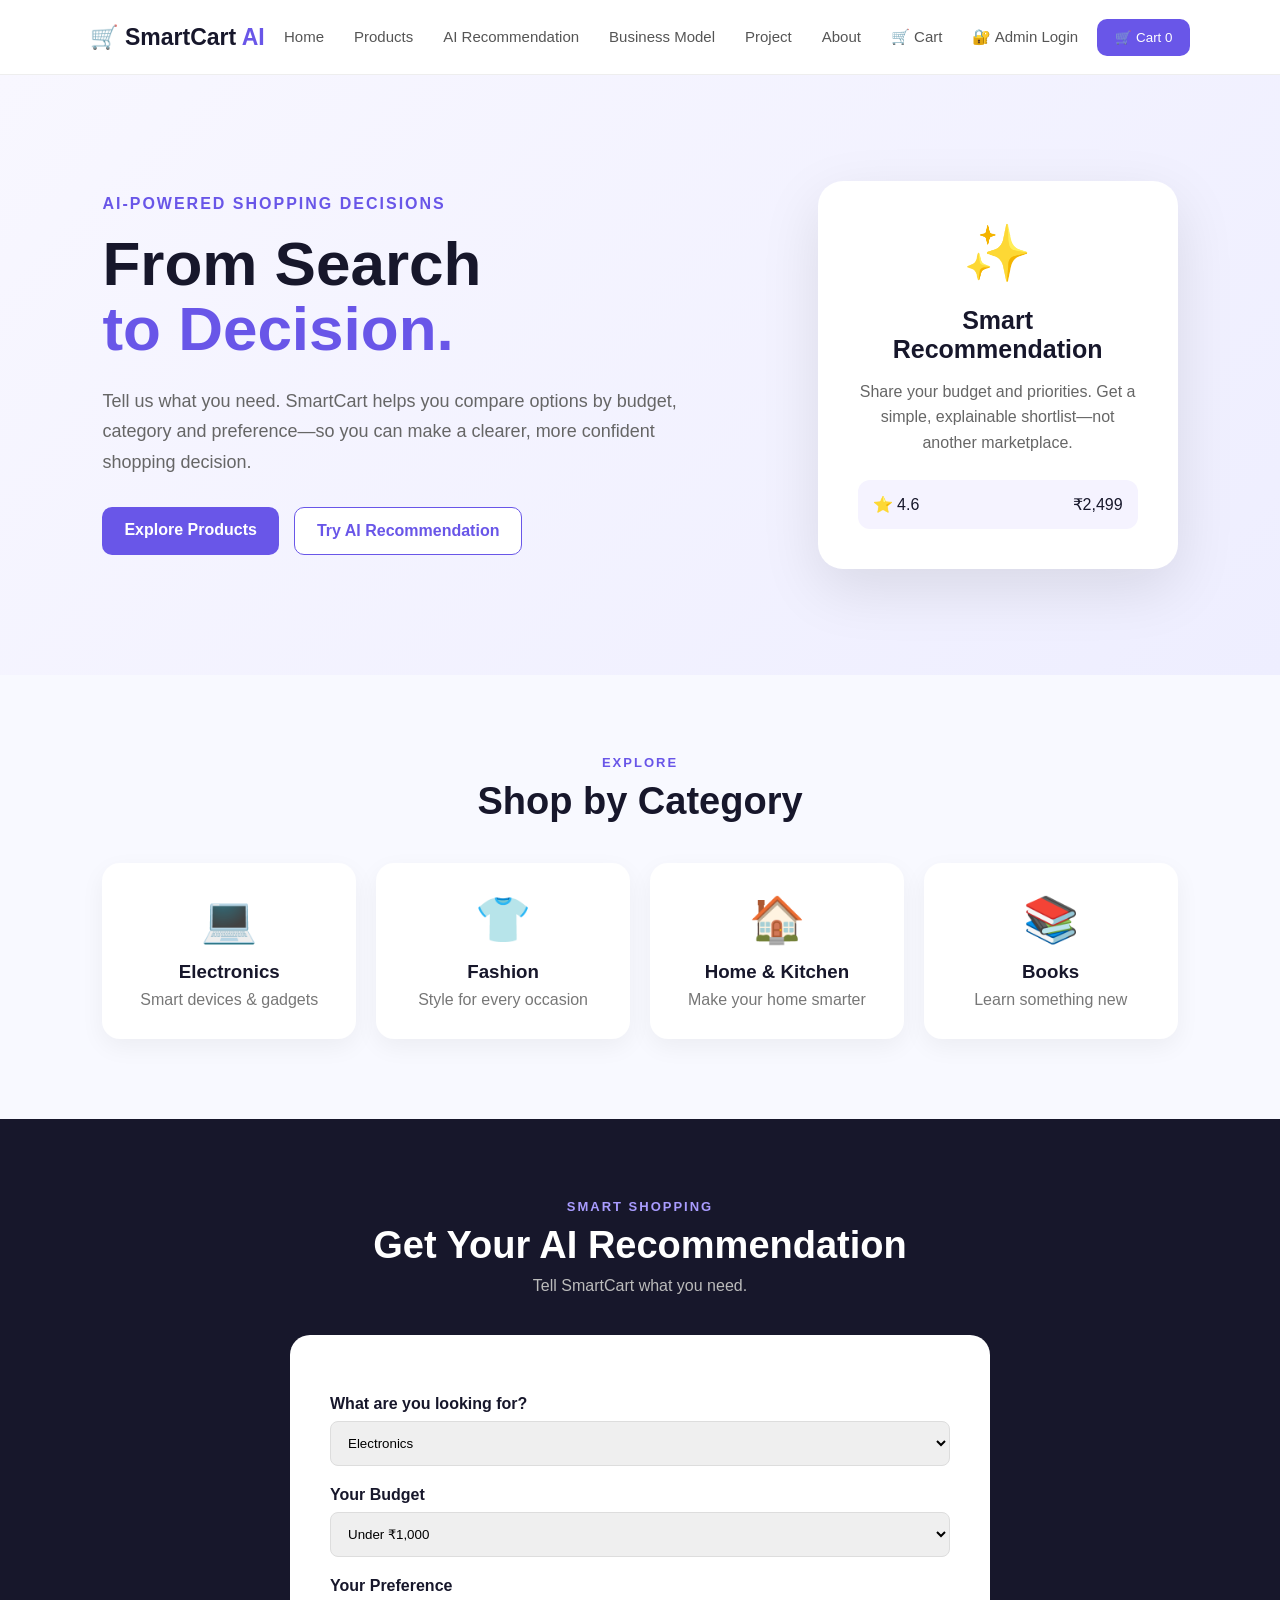
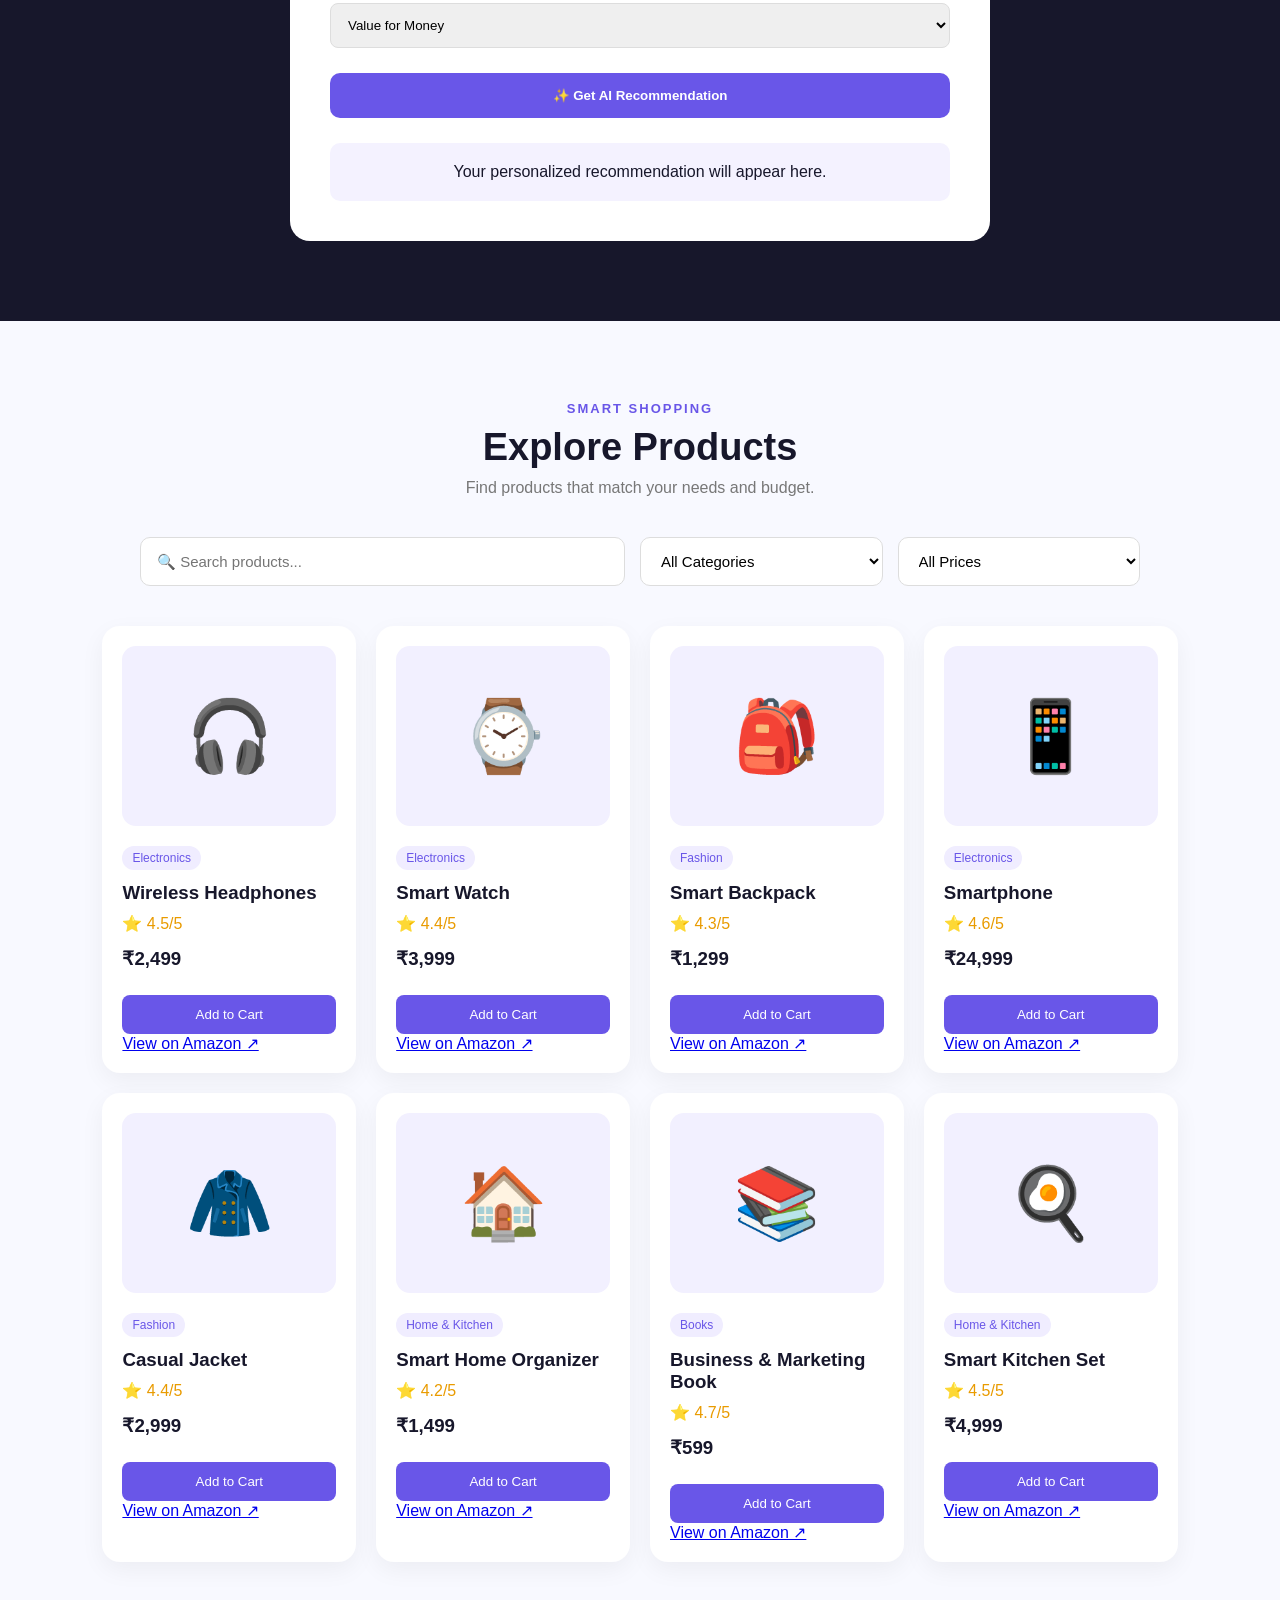
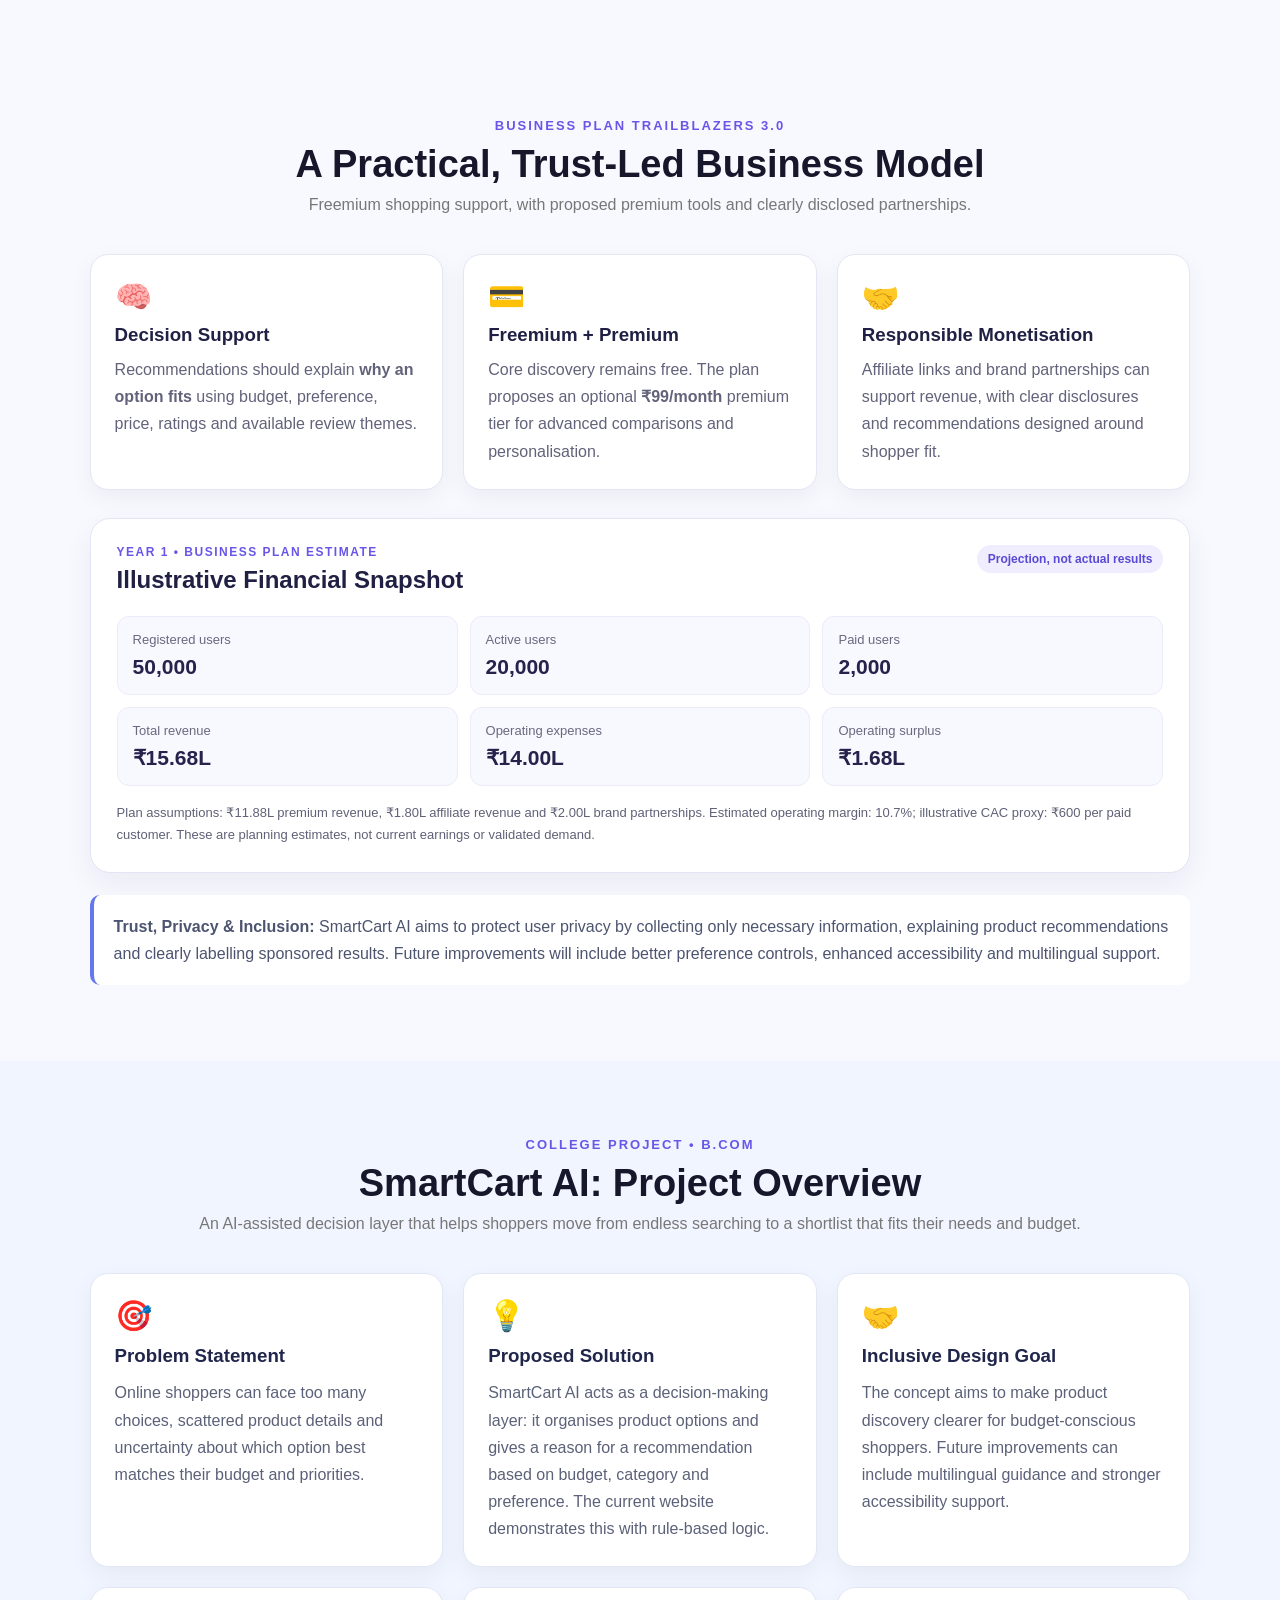
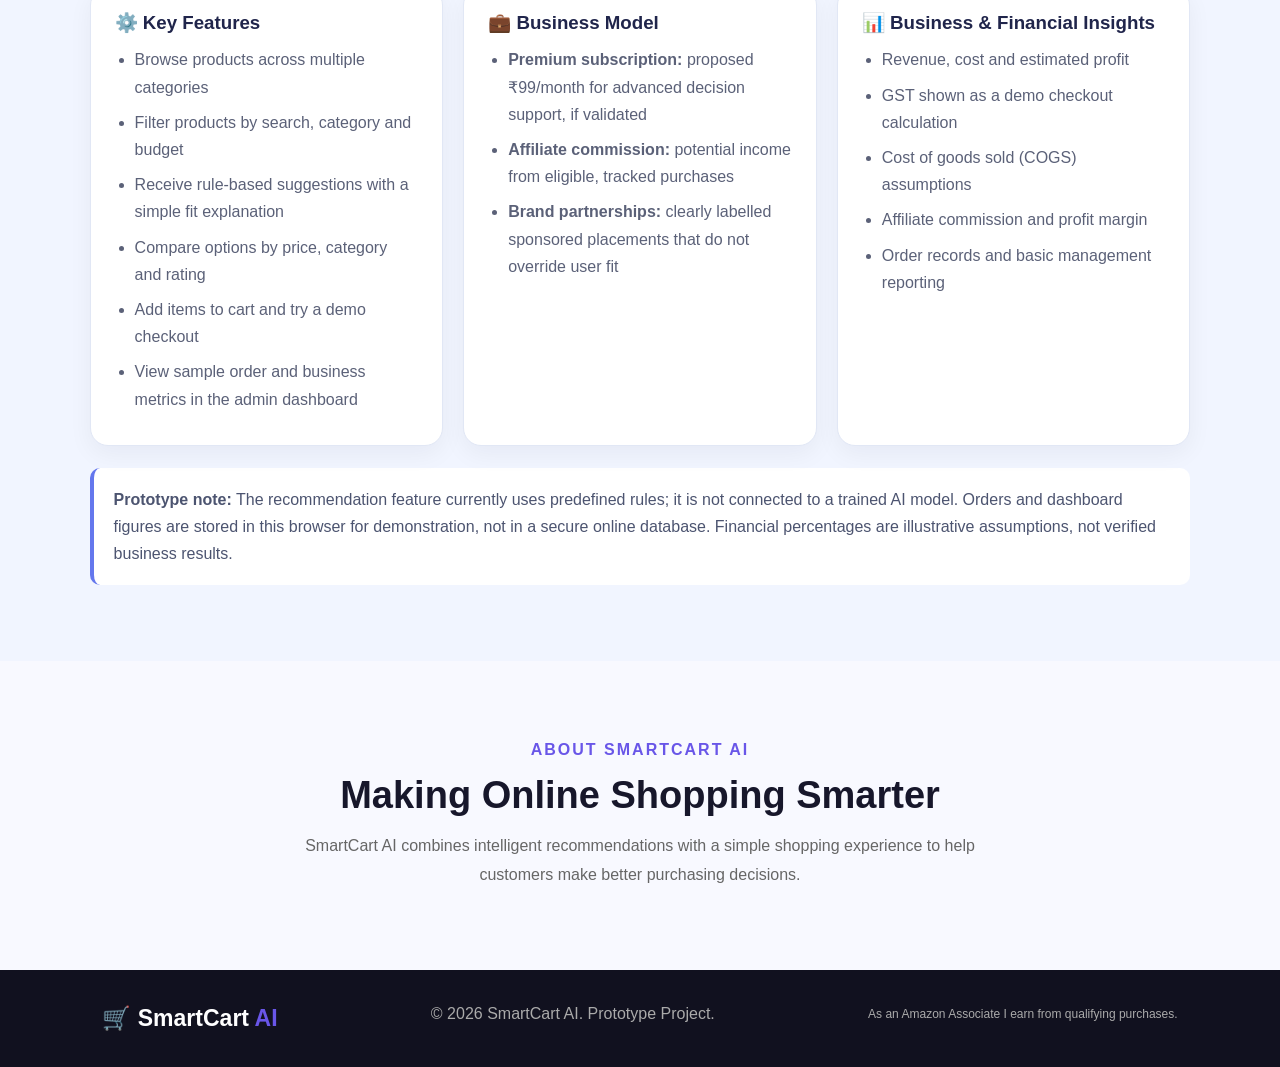
==== commit 30ba4941: "Update index.html" ====
--- a/index.html
+++ b/index.html
@@ -803,7 +803,7 @@
             </div>
             <p class="forecast-note">Plan assumptions: ₹11.88L premium revenue, ₹1.80L affiliate revenue and ₹2.00L brand partnerships. Estimated operating margin: 10.7%; illustrative CAC proxy: ₹600 per paid customer. These are planning estimates, not current earnings or validated demand.</p>
         </div>
-        <p class="project-note"><strong>Trust and inclusion:</strong> collect only necessary information, explain recommendations, let users control preferences, label sponsored results clearly, and design for accessibility and future multilingual support.</p>
+        <p class="project-note"><strong>Trust, Privacy & Inclusion:</strong> SmartCart AI aims to protect user privacy by collecting only necessary information, explaining product recommendations and clearly labelling sponsored results. Future improvements will include better preference controls, enhanced accessibility and multilingual support.</p>
     </section>
 
     <!-- COLLEGE PROJECT OVERVIEW -->
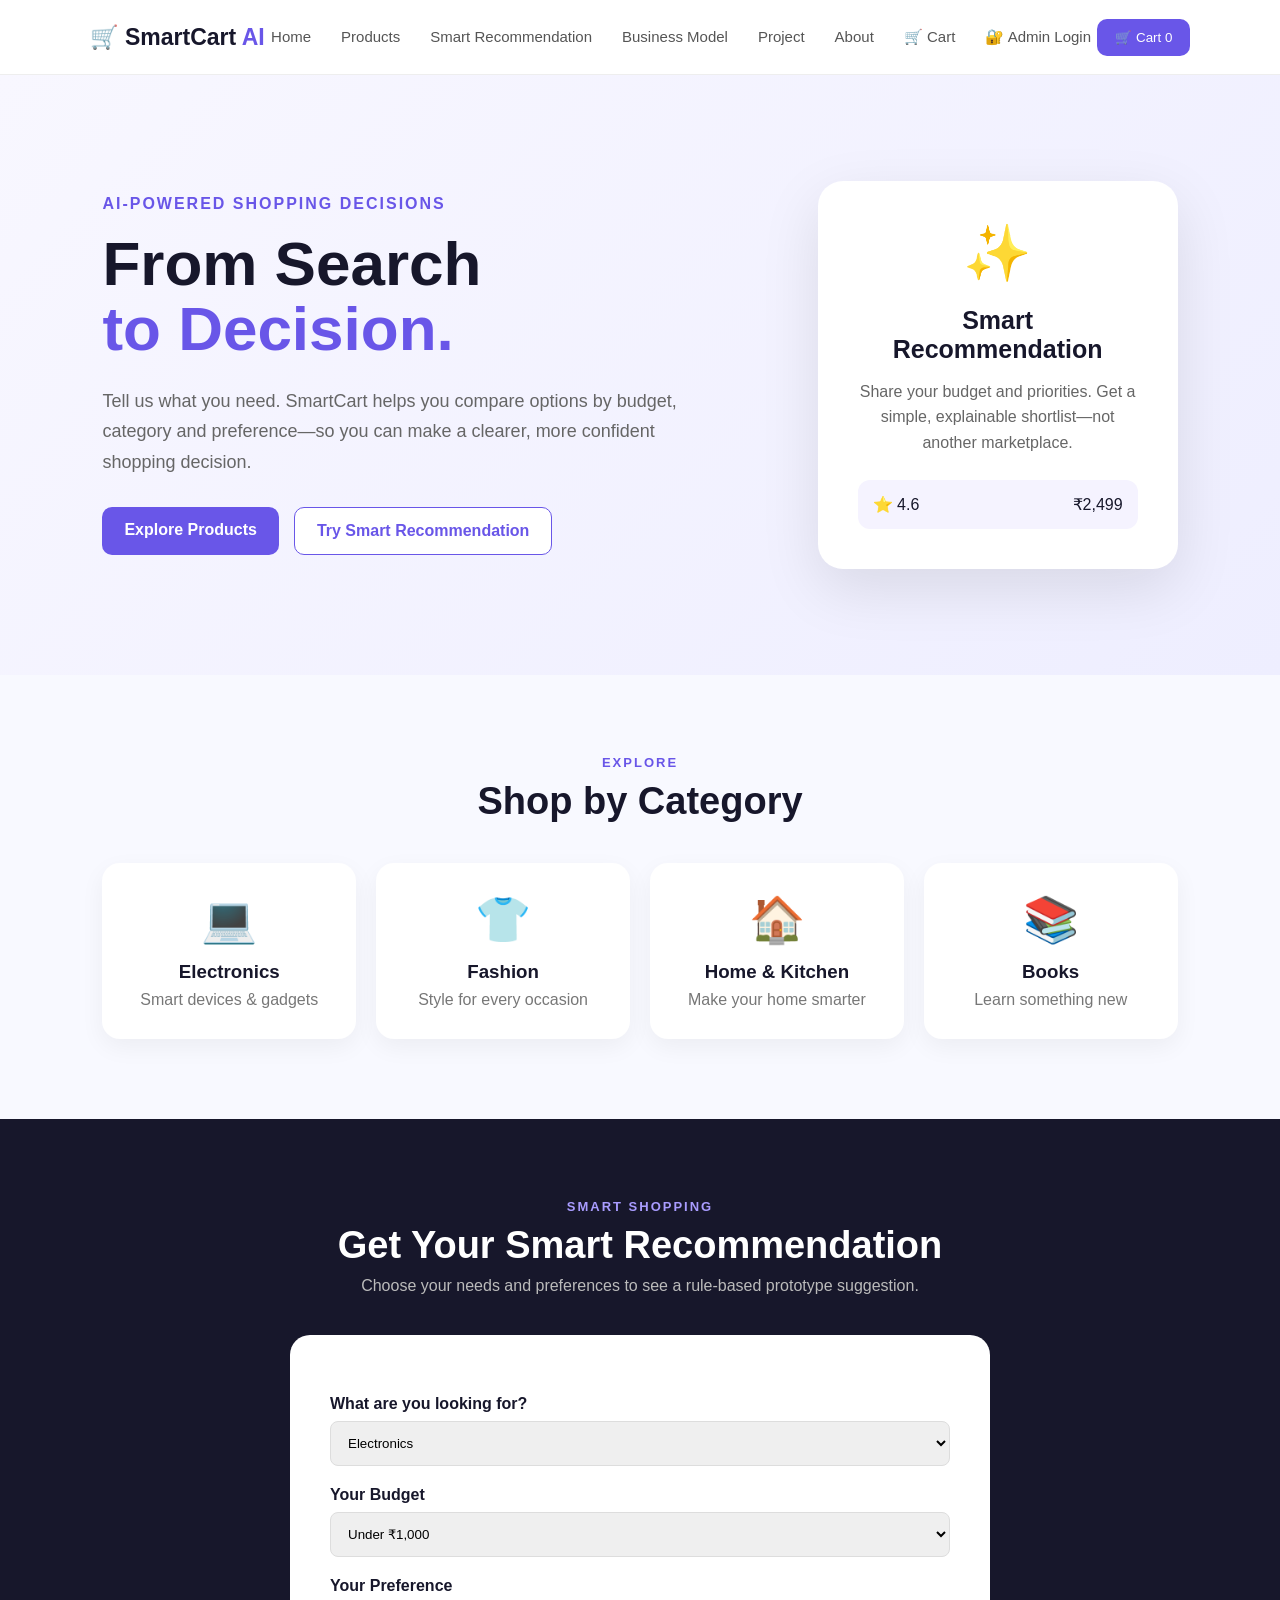
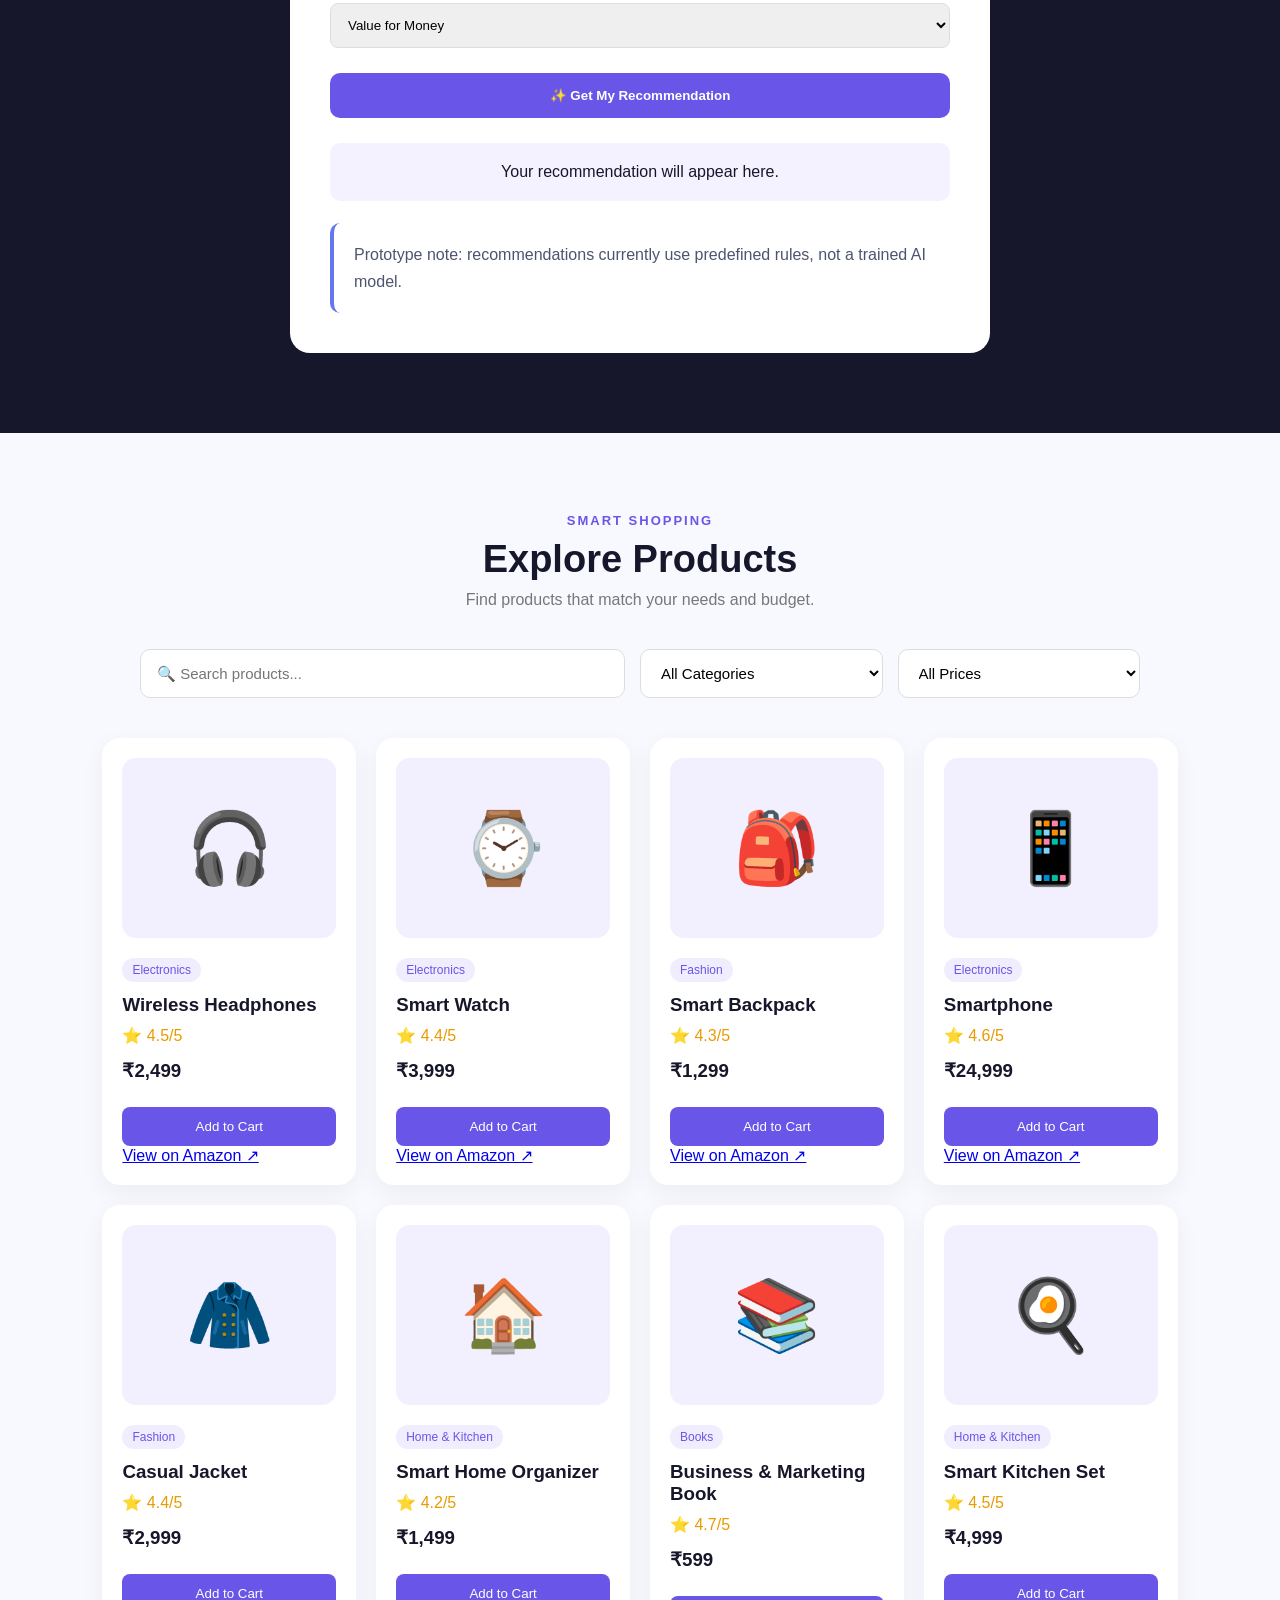
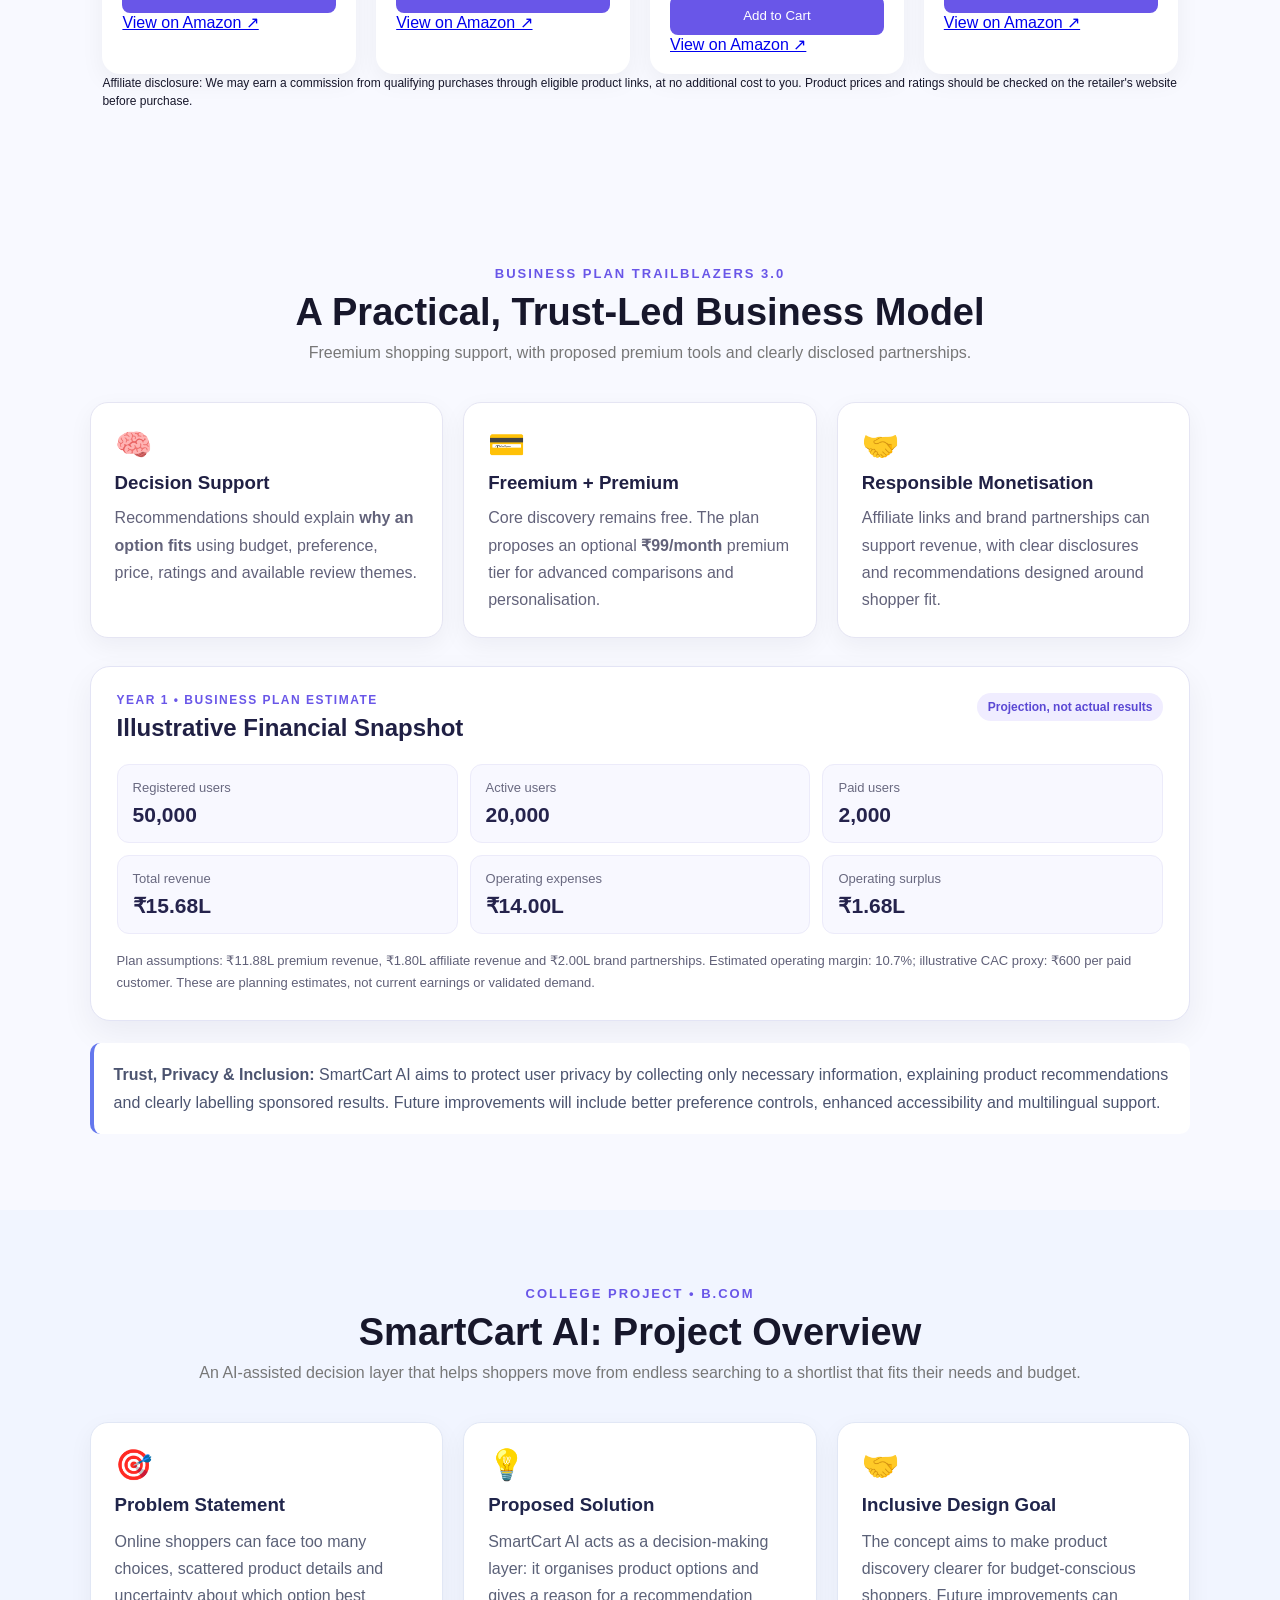
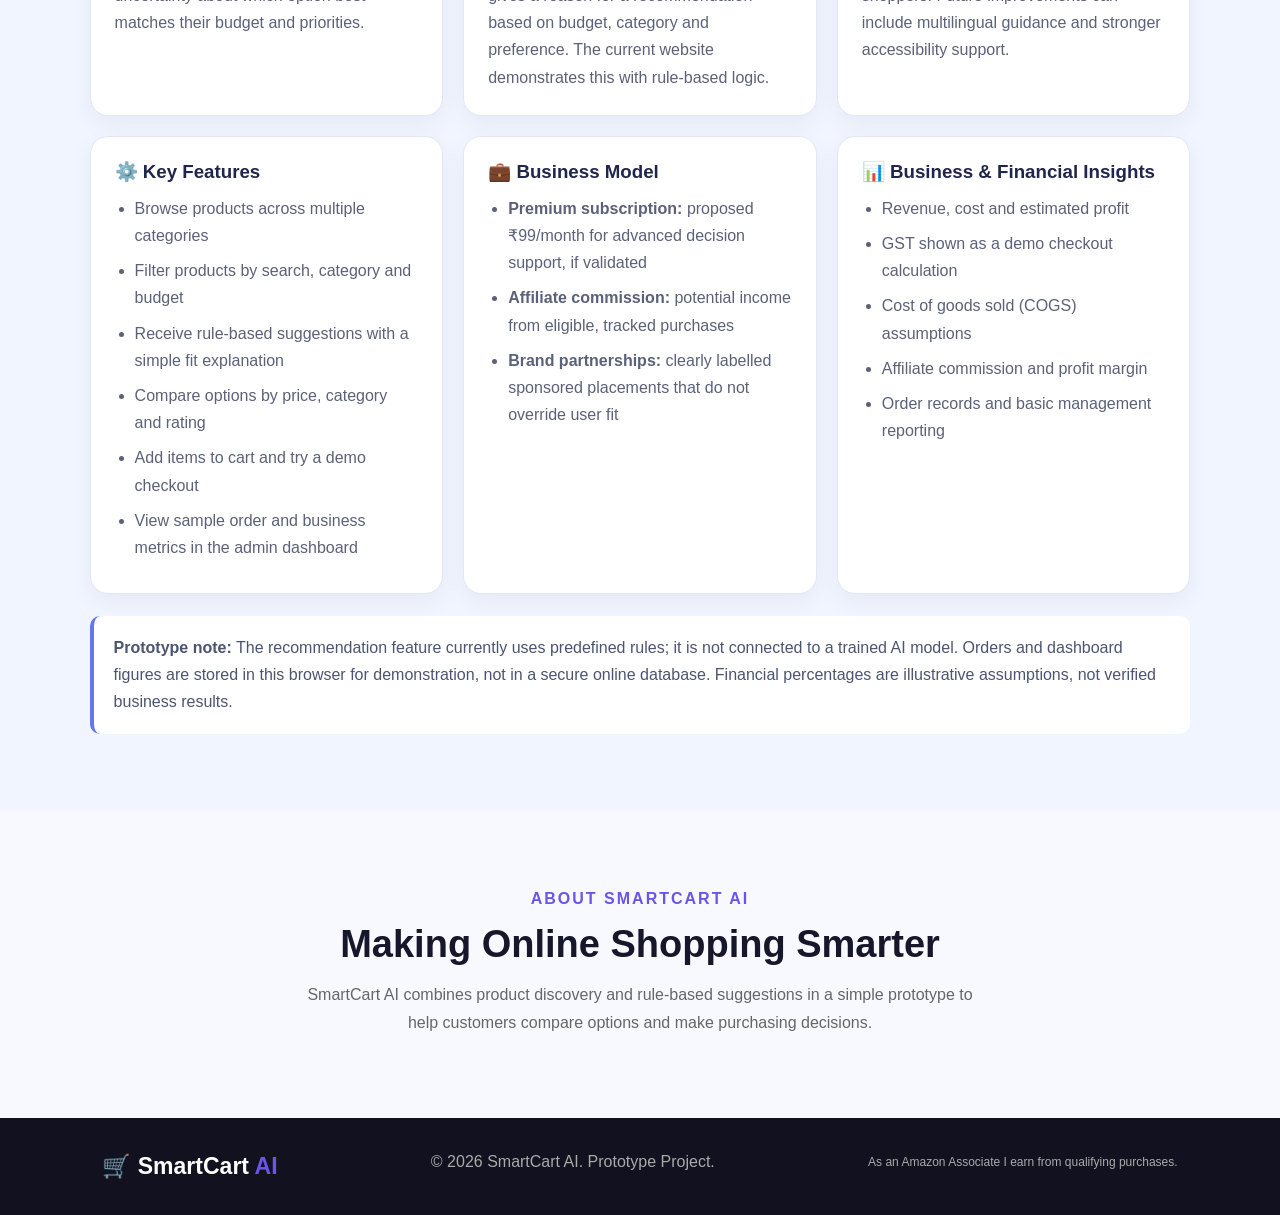
==== commit 60b09392: "Add files via upload" ====
--- a/index.html
+++ b/index.html
@@ -3,908 +3,179 @@
 <head>
     <meta charset="UTF-8">
     <meta name="viewport" content="width=device-width, initial-scale=1.0">
-
     <title>SmartCart AI</title>
-
     <link rel="stylesheet" href="style.css">
 </head>
+<body>
+<header class="navbar">
+    <div class="logo">🛒 SmartCart <span>AI</span></div>
+    <nav>
+        <a href="#">Home</a>
+        <a href="#products">Products</a>
+        <a href="#recommendation">Smart Recommendation</a>
+        <a href="#business-model">Business Model</a>
+        <a href="#college-project">Project</a>
+        <a href="#about">About</a>
+        <a href="cart.html">🛒 Cart</a>
+        <a href="admin-login.html">🔐 Admin Login</a>
+    </nav>
+    <button class="cart-btn" onclick="showCart()">🛒 Cart <span id="cart-count">0</span></button>
+</header>
 
-<body>
-
-    <!-- Navigation Bar -->
-    <header class="navbar">
-
-        <div class="logo">
-            🛒 SmartCart <span>AI</span>
+<section class="hero">
+    <div class="hero-text">
+        <p class="small-heading">AI-POWERED SHOPPING DECISIONS</p>
+        <h1>From Search<br><span>to Decision.</span></h1>
+        <p>Tell us what you need. SmartCart helps you compare options by budget, category and preference—so you can make a clearer, more confident shopping decision.</p>
+        <div class="hero-buttons">
+            <a href="#products" class="primary-btn">Explore Products</a>
+            <a href="#recommendation" class="secondary-btn">Try Smart Recommendation</a>
         </div>
-
-        <nav>
-            <a href="#">Home</a>
-            <a href="#products">Products</a>
-            <a href="#recommendation">AI Recommendation</a>
-            <a href="#business-model">Business Model</a>
-            <a href="#college-project">Project</a>
-            <a href="#about">About</a>
-            <a href="cart.html">🛒 Cart</a>
-            <a href="admin-login.html">🔐 Admin Login</a>
-        </nav>
-
-        <button class="cart-btn" onclick="showCart()">
-            🛒 Cart <span id="cart-count">0</span>
-        </button>
-
-    </header>
-
-
-    <!-- Hero Section -->
-    <section class="hero">
-
-        <div class="hero-text">
-
-            <p class="small-heading">
-                AI-POWERED SHOPPING DECISIONS
-            </p>
-
-            <h1>
-                From Search<br>
-                <span>to Decision.</span>
-            </h1>
-
-            <p>
-                Tell us what you need. SmartCart helps you compare options
-                by budget, category and preference—so you can make a clearer,
-                more confident shopping decision.
-            </p>
-
-            <div class="hero-buttons">
-
-                <a href="#products" class="primary-btn">
-                    Explore Products
-                </a>
-
-                <a href="#recommendation" class="secondary-btn">
-                    Try AI Recommendation
-                </a>
-
-            </div>
-
-        </div>
-
-
-        <div class="hero-card">
-
-            <div class="ai-icon">
-                ✨
-            </div>
-
-            <h3>Smart Recommendation</h3>
-
-            <p>
-                Share your budget and priorities. Get a simple,
-                explainable shortlist—not another marketplace.
-            </p>
-
-            <div class="recommendation-preview">
-                <span>⭐ 4.6</span>
-                <span>₹2,499</span>
-            </div>
-
-        </div>
-
-    </section>
-
-
-
-    <!-- Categories -->
-    <section class="categories">
-
-        <div class="section-heading">
-
-            <p>EXPLORE</p>
-
-            <h2>Shop by Category</h2>
-
-        </div>
-
-
-        <div class="category-grid">
-
-            <div class="category-card">
-                <div>💻</div>
-                <h3>Electronics</h3>
-                <p>Smart devices & gadgets</p>
-            </div>
-
-            <div class="category-card">
-                <div>👕</div>
-                <h3>Fashion</h3>
-                <p>Style for every occasion</p>
-            </div>
-
-            <div class="category-card">
-                <div>🏠</div>
-                <h3>Home & Kitchen</h3>
-                <p>Make your home smarter</p>
-            </div>
-
-            <div class="category-card">
-                <div>📚</div>
-                <h3>Books</h3>
-                <p>Learn something new</p>
-            </div>
-
-        </div>
-
-    </section>
-
-
-
-    <!-- AI Recommendation -->
-    <section id="recommendation" class="ai-section">
-
-        <div class="section-heading">
-
-            <p>SMART SHOPPING</p>
-
-            <h2>Get Your AI Recommendation</h2>
-
-            <span>
-                Tell SmartCart what you need.
-            </span>
-
-        </div>
-
-
-        <div class="ai-box">
-
-            <label>What are you looking for?</label>
-
-            <select id="category">
-
-                <option value="electronics">
-                    Electronics
-                </option>
-
-                <option value="fashion">
-                    Fashion
-                </option>
-
-                <option value="home">
-                    Home & Kitchen
-                </option>
-
-                <option value="books">
-                    Books
-                </option>
-
-            </select>
-
-
-            <label>Your Budget</label>
-
-            <select id="budget">
-
-                <option value="1000">
-                    Under ₹1,000
-                </option>
-
-                <option value="5000">
-                    ₹1,000 - ₹5,000
-                </option>
-
-                <option value="10000">
-                    ₹5,000 - ₹10,000
-                </option>
-
-                <option value="50000">
-                    ₹10,000+
-                </option>
-
-            </select>
-
-
-            <label>Your Preference</label>
-
-            <select id="preference">
-
-                <option value="value">
-                    Value for Money
-                </option>
-
-                <option value="rating">
-                    Best Rating
-                </option>
-
-                <option value="premium">
-                    Premium Quality
-                </option>
-
-                <option value="price">
-                    Lowest Price
-                </option>
-
-            </select>
-
-
-            <button class="recommend-btn"
-                    onclick="getRecommendation()">
-
-                ✨ Get AI Recommendation
-
-            </button>
-
-
-            <div id="recommendation-result"
-                 class="result-box">
-
-                Your personalized recommendation
-                will appear here.
-
-            </div>
-
-        </div>
-
-    </section>
-
-
-
-    <!-- Products -->
-<section id="products" class="products-section">
-
-    <div class="section-heading">
-
-        <p>SMART SHOPPING</p>
-
-        <h2>Explore Products</h2>
-
-        <span>
-            Find products that match your needs and budget.
-        </span>
-
     </div>
-
-
-    <!-- Search & Filter -->
-
-    <div class="product-controls">
-
-        <input
-            type="text"
-            id="searchInput"
-            placeholder="🔍 Search products..."
-            onkeyup="filterProducts()"
-        >
-
-
-        <select
-            id="categoryFilter"
-            onchange="filterProducts()"
-        >
-
-            <option value="all">
-                All Categories
-            </option>
-
-            <option value="electronics">
-                Electronics
-            </option>
-
-            <option value="fashion">
-                Fashion
-            </option>
-
-            <option value="home">
-                Home & Kitchen
-            </option>
-
-            <option value="books">
-                Books
-            </option>
-
-        </select>
-
-
-        <select
-            id="priceFilter"
-            onchange="filterProducts()"
-        >
-
-            <option value="all">
-                All Prices
-            </option>
-
-            <option value="1000">
-                Under ₹1,000
-            </option>
-
-            <option value="5000">
-                Under ₹5,000
-            </option>
-
-            <option value="10000">
-                Under ₹10,000
-            </option>
-
-        </select>
-
+    <div class="hero-card">
+        <div class="ai-icon">✨</div>
+        <h3>Smart Recommendation</h3>
+        <p>Share your budget and priorities. Get a simple, explainable shortlist—not another marketplace.</p>
+        <div class="recommendation-preview"><span>⭐ 4.6</span><span>₹2,499</span></div>
     </div>
-
-
-    <!-- Products -->
-
-    <div class="product-grid" id="productGrid">
-
-
-        <!-- Product 1 -->
-
-        <div
-            class="product-card"
-            data-category="electronics"
-            data-price="2499"
-            data-name="wireless headphones"
-        >
-
-            <div class="product-image">
-                🎧
-            </div>
-
-            <span class="product-category">
-                Electronics
-            </span>
-
-            <h3>
-                Wireless Headphones
-            </h3>
-
-            <p class="rating">
-                ⭐ 4.5/5
-            </p>
-
-            <h3>
-                ₹2,499
-            </h3>
-
-            <button
-                onclick="addProductToCart(
-                    'Wireless Headphones',
-                    2499
-                )"
-            >
-                Add to Cart
-            </button>
-
-            <a
-                href="https://link.amazon/B08OMAWTj"
-                class="amazon-btn"
-                target="_blank"
-                rel="sponsored noopener noreferrer"
-                aria-label="View Wireless Headphones on Amazon"
-            >
-                View on Amazon ↗
-            </a>
-
-        </div>
-
-
-        <!-- Product 2 -->
-
-        <div
-            class="product-card"
-            data-category="electronics"
-            data-price="3999"
-            data-name="smart watch"
-        >
-
-            <div class="product-image">
-                ⌚
-            </div>
-
-            <span class="product-category">
-                Electronics
-            </span>
-
-            <h3>
-                Smart Watch
-            </h3>
-
-            <p class="rating">
-                ⭐ 4.4/5
-            </p>
-
-            <h3>
-                ₹3,999
-            </h3>
-
-            <button
-                onclick="addProductToCart(
-                    'Smart Watch',
-                    3999
-                )"
-            >
-                Add to Cart
-            </button>
-
-            <a
-                href="https://link.amazon/B07CnDCTd"
-                class="amazon-btn"
-                target="_blank"
-                rel="sponsored noopener noreferrer"
-                aria-label="View Smart Watch on Amazon"
-            >
-                View on Amazon ↗
-            </a>
-
-        </div>
-
-
-        <!-- Product 3 -->
-
-        <div
-            class="product-card"
-            data-category="fashion"
-            data-price="1299"
-            data-name="smart backpack"
-        >
-
-            <div class="product-image">
-                🎒
-            </div>
-
-            <span class="product-category">
-                Fashion
-            </span>
-
-            <h3>
-                Smart Backpack
-            </h3>
-
-            <p class="rating">
-                ⭐ 4.3/5
-            </p>
-
-            <h3>
-                ₹1,299
-            </h3>
-
-            <button
-                onclick="addProductToCart(
-                    'Smart Backpack',
-                    1299
-                )"
-            >
-                Add to Cart
-            </button>
-
-            <a
-                href="https://link.amazon/B0a3elq27"
-                class="amazon-btn"
-                target="_blank"
-                rel="sponsored noopener noreferrer"
-                aria-label="View Smart Backpack on Amazon"
-            >
-                View on Amazon ↗
-            </a>
-
-        </div>
-
-
-        <!-- Product 4 -->
-
-        <div
-            class="product-card"
-            data-category="electronics"
-            data-price="24999"
-            data-name="smartphone"
-        >
-
-            <div class="product-image">
-                📱
-            </div>
-
-            <span class="product-category">
-                Electronics
-            </span>
-
-            <h3>
-                Smartphone
-            </h3>
-
-            <p class="rating">
-                ⭐ 4.6/5
-            </p>
-
-            <h3>
-                ₹24,999
-            </h3>
-
-            <button
-                onclick="addProductToCart(
-                    'Smartphone',
-                    24999
-                )"
-            >
-                Add to Cart
-            </button>
-
-            <a
-                href="https://link.amazon/B01LTPc0l"
-                class="amazon-btn"
-                target="_blank"
-                rel="sponsored noopener noreferrer"
-                aria-label="View Smartphone on Amazon"
-            >
-                View on Amazon ↗
-            </a>
-
-        </div>
-
-
-        <!-- Product 5 -->
-
-        <div
-            class="product-card"
-            data-category="fashion"
-            data-price="2999"
-            data-name="casual jacket"
-        >
-
-            <div class="product-image">
-                🧥
-            </div>
-
-            <span class="product-category">
-                Fashion
-            </span>
-
-            <h3>
-                Casual Jacket
-            </h3>
-
-            <p class="rating">
-                ⭐ 4.4/5
-            </p>
-
-            <h3>
-                ₹2,999
-            </h3>
-
-            <button
-                onclick="addProductToCart(
-                    'Casual Jacket',
-                    2999
-                )"
-            >
-                Add to Cart
-            </button>
-
-            <a
-                href="https://link.amazon/B01AerGeQ"
-                class="amazon-btn"
-                target="_blank"
-                rel="sponsored noopener noreferrer"
-                aria-label="View product 5 on Amazon"
-            >
-                View on Amazon ↗
-            </a>
-
-
-        </div>
-
-
-        <!-- Product 6 -->
-
-        <div
-            class="product-card"
-            data-category="home"
-            data-price="1499"
-            data-name="home organizer"
-        >
-
-            <div class="product-image">
-                🏠
-            </div>
-
-            <span class="product-category">
-                Home & Kitchen
-            </span>
-
-            <h3>
-                Smart Home Organizer
-            </h3>
-
-            <p class="rating">
-                ⭐ 4.2/5
-            </p>
-
-            <h3>
-                ₹1,499
-            </h3>
-
-            <button
-                onclick="addProductToCart(
-                    'Smart Home Organizer',
-                    1499
-                )"
-            >
-                Add to Cart
-            </button>
-
-            <a
-                href="https://link.amazon/B0j19z7xU"
-                class="amazon-btn"
-                target="_blank"
-                rel="sponsored noopener noreferrer"
-                aria-label="View product 6 on Amazon"
-            >
-                View on Amazon ↗
-            </a>
-
-
-        </div>
-
-
-        <!-- Product 7 -->
-
-        <div
-            class="product-card"
-            data-category="books"
-            data-price="599"
-            data-name="business book"
-        >
-
-            <div class="product-image">
-                📚
-            </div>
-
-            <span class="product-category">
-                Books
-            </span>
-
-            <h3>
-                Business & Marketing Book
-            </h3>
-
-            <p class="rating">
-                ⭐ 4.7/5
-            </p>
-
-            <h3>
-                ₹599
-            </h3>
-
-            <button
-                onclick="addProductToCart(
-                    'Business & Marketing Book',
-                    599
-                )"
-            >
-                Add to Cart
-            </button>
-
-            <a
-                href="https://link.amazon/B07b2qt5Y"
-                class="amazon-btn"
-                target="_blank"
-                rel="sponsored noopener noreferrer"
-                aria-label="View product 7 on Amazon"
-            >
-                View on Amazon ↗
-            </a>
-
-
-        </div>
-
-
-        <!-- Product 8 -->
-
-        <div
-            class="product-card"
-            data-category="home"
-            data-price="4999"
-            data-name="smart kitchen set"
-        >
-
-            <div class="product-image">
-                🍳
-            </div>
-
-            <span class="product-category">
-                Home & Kitchen
-            </span>
-
-            <h3>
-                Smart Kitchen Set
-            </h3>
-
-            <p class="rating">
-                ⭐ 4.5/5
-            </p>
-
-            <h3>
-                ₹4,999
-            </h3>
-
-            <button
-                onclick="addProductToCart(
-                    'Smart Kitchen Set',
-                    4999
-                )"
-            >
-                Add to Cart
-            </button>
-
-            <a
-                href="https://link.amazon/B01hTSN9I"
-                class="amazon-btn"
-                target="_blank"
-                rel="sponsored noopener noreferrer"
-                aria-label="View product 8 on Amazon"
-            >
-                View on Amazon ↗
-            </a>
-
-
-        </div>
-
-    </div>
-
-
-    <p
-        id="noProducts"
-        class="no-products"
-    >
-        No products found.
-    </p>
-
 </section>
 
+<section class="categories">
+    <div class="section-heading"><p>EXPLORE</p><h2>Shop by Category</h2></div>
+    <div class="category-grid">
+        <div class="category-card"><div>💻</div><h3>Electronics</h3><p>Smart devices &amp; gadgets</p></div>
+        <div class="category-card"><div>👕</div><h3>Fashion</h3><p>Style for every occasion</p></div>
+        <div class="category-card"><div>🏠</div><h3>Home &amp; Kitchen</h3><p>Make your home smarter</p></div>
+        <div class="category-card"><div>📚</div><h3>Books</h3><p>Learn something new</p></div>
+    </div>
+</section>
 
+<section id="recommendation" class="ai-section">
+    <div class="section-heading"><p>SMART SHOPPING</p><h2>Get Your Smart Recommendation</h2><span>Choose your needs and preferences to see a rule-based prototype suggestion.</span></div>
+    <div class="ai-box">
+        <label for="category">What are you looking for?</label>
+        <select id="category">
+            <option value="electronics">Electronics</option><option value="fashion">Fashion</option>
+            <option value="home">Home &amp; Kitchen</option><option value="books">Books</option>
+        </select>
+        <label for="budget">Your Budget</label>
+        <select id="budget">
+            <option value="1000">Under ₹1,000</option><option value="5000">₹1,000 - ₹5,000</option>
+            <option value="10000">₹5,000 - ₹10,000</option><option value="50000">₹10,000+</option>
+        </select>
+        <label for="preference">Your Preference</label>
+        <select id="preference">
+            <option value="value">Value for Money</option><option value="rating">Best Rating</option>
+            <option value="premium">Premium Quality</option><option value="price">Lowest Price</option>
+        </select>
+        <button class="recommend-btn" onclick="getRecommendation()">✨ Get My Recommendation</button>
+        <div id="recommendation-result" class="result-box">Your recommendation will appear here.</div>
+        <p class="project-note">Prototype note: recommendations currently use predefined rules, not a trained AI model.</p>
+    </div>
+</section>
 
+<section id="products" class="products-section">
+    <div class="section-heading"><p>SMART SHOPPING</p><h2>Explore Products</h2><span>Find products that match your needs and budget.</span></div>
+    <div class="product-controls">
+        <input type="text" id="searchInput" placeholder="🔍 Search products..." onkeyup="filterProducts()" aria-label="Search products">
+        <select id="categoryFilter" onchange="filterProducts()" aria-label="Filter by category">
+            <option value="all">All Categories</option><option value="electronics">Electronics</option>
+            <option value="fashion">Fashion</option><option value="home">Home &amp; Kitchen</option><option value="books">Books</option>
+        </select>
+        <select id="priceFilter" onchange="filterProducts()" aria-label="Filter by maximum price">
+            <option value="all">All Prices</option><option value="1000">Under ₹1,000</option>
+            <option value="5000">Under ₹5,000</option><option value="10000">Under ₹10,000</option>
+        </select>
+    </div>
+    <div class="product-grid" id="productGrid">
+        <div class="product-card" data-category="electronics" data-price="2499" data-name="wireless headphones">
+            <div class="product-image">🎧</div><span class="product-category">Electronics</span><h3>Wireless Headphones</h3><p class="rating">⭐ 4.5/5</p><h3>₹2,499</h3>
+            <button onclick="addProductToCart('Wireless Headphones',2499)">Add to Cart</button>
+            <a href="https://link.amazon/B08OMAWTj" class="amazon-btn" target="_blank" rel="sponsored noopener noreferrer" aria-label="View Wireless Headphones on Amazon">View on Amazon ↗</a>
+        </div>
+        <div class="product-card" data-category="electronics" data-price="3999" data-name="smart watch">
+            <div class="product-image">⌚</div><span class="product-category">Electronics</span><h3>Smart Watch</h3><p class="rating">⭐ 4.4/5</p><h3>₹3,999</h3>
+            <button onclick="addProductToCart('Smart Watch',3999)">Add to Cart</button>
+            <a href="https://link.amazon/B07CnDCTd" class="amazon-btn" target="_blank" rel="sponsored noopener noreferrer" aria-label="View Smart Watch on Amazon">View on Amazon ↗</a>
+        </div>
+        <div class="product-card" data-category="fashion" data-price="1299" data-name="smart backpack">
+            <div class="product-image">🎒</div><span class="product-category">Fashion</span><h3>Smart Backpack</h3><p class="rating">⭐ 4.3/5</p><h3>₹1,299</h3>
+            <button onclick="addProductToCart('Smart Backpack',1299)">Add to Cart</button>
+            <a href="https://link.amazon/B0a3elq27" class="amazon-btn" target="_blank" rel="sponsored noopener noreferrer" aria-label="View Smart Backpack on Amazon">View on Amazon ↗</a>
+        </div>
+        <div class="product-card" data-category="electronics" data-price="24999" data-name="smartphone">
+            <div class="product-image">📱</div><span class="product-category">Electronics</span><h3>Smartphone</h3><p class="rating">⭐ 4.6/5</p><h3>₹24,999</h3>
+            <button onclick="addProductToCart('Smartphone',24999)">Add to Cart</button>
+            <a href="https://link.amazon/B01LTPc0l" class="amazon-btn" target="_blank" rel="sponsored noopener noreferrer" aria-label="View Smartphone on Amazon">View on Amazon ↗</a>
+        </div>
+        <div class="product-card" data-category="fashion" data-price="2999" data-name="casual jacket">
+            <div class="product-image">🧥</div><span class="product-category">Fashion</span><h3>Casual Jacket</h3><p class="rating">⭐ 4.4/5</p><h3>₹2,999</h3>
+            <button onclick="addProductToCart('Casual Jacket',2999)">Add to Cart</button>
+            <a href="https://link.amazon/B01AerGeQ" class="amazon-btn" target="_blank" rel="sponsored noopener noreferrer" aria-label="View Casual Jacket on Amazon">View on Amazon ↗</a>
+        </div>
+        <div class="product-card" data-category="home" data-price="1499" data-name="home organizer">
+            <div class="product-image">🏠</div><span class="product-category">Home &amp; Kitchen</span><h3>Smart Home Organizer</h3><p class="rating">⭐ 4.2/5</p><h3>₹1,499</h3>
+            <button onclick="addProductToCart('Smart Home Organizer',1499)">Add to Cart</button>
+            <a href="https://link.amazon/B0j19z7xU" class="amazon-btn" target="_blank" rel="sponsored noopener noreferrer" aria-label="View Smart Home Organizer on Amazon">View on Amazon ↗</a>
+        </div>
+        <div class="product-card" data-category="books" data-price="599" data-name="business book">
+            <div class="product-image">📚</div><span class="product-category">Books</span><h3>Business &amp; Marketing Book</h3><p class="rating">⭐ 4.7/5</p><h3>₹599</h3>
+            <button onclick="addProductToCart('Business & Marketing Book',599)">Add to Cart</button>
+            <a href="https://link.amazon/B07b2qt5Y" class="amazon-btn" target="_blank" rel="sponsored noopener noreferrer" aria-label="View Business and Marketing Book on Amazon">View on Amazon ↗</a>
+        </div>
+        <div class="product-card" data-category="home" data-price="4999" data-name="smart kitchen set">
+            <div class="product-image">🍳</div><span class="product-category">Home &amp; Kitchen</span><h3>Smart Kitchen Set</h3><p class="rating">⭐ 4.5/5</p><h3>₹4,999</h3>
+            <button onclick="addProductToCart('Smart Kitchen Set',4999)">Add to Cart</button>
+            <a href="https://link.amazon/B01hTSN9I" class="amazon-btn" target="_blank" rel="sponsored noopener noreferrer" aria-label="View Smart Kitchen Set on Amazon">View on Amazon ↗</a>
+        </div>
+    </div>
+    <p id="noProducts" class="no-products">No products found.</p>
+    <p class="amazon-disclosure">Affiliate disclosure: We may earn a commission from qualifying purchases through eligible product links, at no additional cost to you. Product prices and ratings should be checked on the retailer's website before purchase.</p>
+</section>
 
-    <!-- BUSINESS PLAN SNAPSHOT: ILLUSTRATIVE YEAR-1 FORECAST -->
-    <section id="business-model" class="business-plan-section">
-        <div class="section-heading">
-            <p>BUSINESS PLAN TRAILBLAZERS 3.0</p>
-            <h2>A Practical, Trust-Led Business Model</h2>
-            <span>Freemium shopping support, with proposed premium tools and clearly disclosed partnerships.</span>
+<section id="business-model" class="business-plan-section">
+    <div class="section-heading"><p>BUSINESS PLAN TRAILBLAZERS 3.0</p><h2>A Practical, Trust-Led Business Model</h2><span>Freemium shopping support, with proposed premium tools and clearly disclosed partnerships.</span></div>
+    <div class="business-plan-grid">
+        <article class="business-plan-card"><div class="plan-icon">🧠</div><h3>Decision Support</h3><p>Recommendations should explain <strong>why an option fits</strong> using budget, preference, price, ratings and available review themes.</p></article>
+        <article class="business-plan-card"><div class="plan-icon">💳</div><h3>Freemium + Premium</h3><p>Core discovery remains free. The plan proposes an optional <strong>₹99/month</strong> premium tier for advanced comparisons and personalisation.</p></article>
+        <article class="business-plan-card"><div class="plan-icon">🤝</div><h3>Responsible Monetisation</h3><p>Affiliate links and brand partnerships can support revenue, with clear disclosures and recommendations designed around shopper fit.</p></article>
+    </div>
+    <div class="forecast-panel">
+        <div class="forecast-heading"><div><p class="forecast-eyebrow">YEAR 1 • BUSINESS PLAN ESTIMATE</p><h3>Illustrative Financial Snapshot</h3></div><span class="forecast-tag">Projection, not actual results</span></div>
+        <div class="forecast-metrics">
+            <div><span>Registered users</span><strong>50,000</strong></div><div><span>Active users</span><strong>20,000</strong></div><div><span>Paid users</span><strong>2,000</strong></div>
+            <div><span>Total revenue</span><strong>₹15.68L</strong></div><div><span>Operating expenses</span><strong>₹14.00L</strong></div><div><span>Operating surplus</span><strong>₹1.68L</strong></div>
         </div>
-        <div class="business-plan-grid">
-            <article class="business-plan-card">
-                <div class="plan-icon">🧠</div>
-                <h3>Decision Support</h3>
-                <p>Recommendations should explain <strong>why an option fits</strong> using budget, preference, price, ratings and available review themes.</p>
-            </article>
-            <article class="business-plan-card">
-                <div class="plan-icon">💳</div>
-                <h3>Freemium + Premium</h3>
-                <p>Core discovery remains free. The plan proposes an optional <strong>₹99/month</strong> premium tier for advanced comparisons and personalisation.</p>
-            </article>
-            <article class="business-plan-card">
-                <div class="plan-icon">🤝</div>
-                <h3>Responsible Monetisation</h3>
-                <p>Affiliate links and brand partnerships can support revenue, with clear disclosures and recommendations designed around shopper fit.</p>
-            </article>
-        </div>
-        <div class="forecast-panel">
-            <div class="forecast-heading">
-                <div>
-                    <p class="forecast-eyebrow">YEAR 1 • BUSINESS PLAN ESTIMATE</p>
-                    <h3>Illustrative Financial Snapshot</h3>
-                </div>
-                <span class="forecast-tag">Projection, not actual results</span>
-            </div>
-            <div class="forecast-metrics">
-                <div><span>Registered users</span><strong>50,000</strong></div>
-                <div><span>Active users</span><strong>20,000</strong></div>
-                <div><span>Paid users</span><strong>2,000</strong></div>
-                <div><span>Total revenue</span><strong>₹15.68L</strong></div>
-                <div><span>Operating expenses</span><strong>₹14.00L</strong></div>
-                <div><span>Operating surplus</span><strong>₹1.68L</strong></div>
-            </div>
-            <p class="forecast-note">Plan assumptions: ₹11.88L premium revenue, ₹1.80L affiliate revenue and ₹2.00L brand partnerships. Estimated operating margin: 10.7%; illustrative CAC proxy: ₹600 per paid customer. These are planning estimates, not current earnings or validated demand.</p>
-        </div>
-        <p class="project-note"><strong>Trust, Privacy & Inclusion:</strong> SmartCart AI aims to protect user privacy by collecting only necessary information, explaining product recommendations and clearly labelling sponsored results. Future improvements will include better preference controls, enhanced accessibility and multilingual support.</p>
-    </section>
+        <p class="forecast-note">Plan assumptions: ₹11.88L premium revenue, ₹1.80L affiliate revenue and ₹2.00L brand partnerships. Estimated operating margin: 10.7%; illustrative CAC proxy: ₹600 per paid customer. These are planning estimates, not current earnings or validated demand.</p>
+    </div>
+    <p class="project-note"><strong>Trust, Privacy &amp; Inclusion:</strong> SmartCart AI aims to protect user privacy by collecting only necessary information, explaining product recommendations and clearly labelling sponsored results. Future improvements will include better preference controls, enhanced accessibility and multilingual support.</p>
+</section>
 
-    <!-- COLLEGE PROJECT OVERVIEW -->
-    <section id="college-project" class="college-project-section">
-        <div class="section-heading">
-            <p>COLLEGE PROJECT • B.COM</p>
-            <h2>SmartCart AI: Project Overview</h2>
-            <span>An AI-assisted decision layer that helps shoppers move from endless searching to a shortlist that fits their needs and budget.</span>
-        </div>
-        <div class="project-intro-grid">
-            <article class="project-info-card">
-                <div class="project-icon">🎯</div>
-                <h3>Problem Statement</h3>
-                <p>Online shoppers can face too many choices, scattered product details and uncertainty about which option best matches their budget and priorities.</p>
-            </article>
-            <article class="project-info-card">
-                <div class="project-icon">💡</div>
-                <h3>Proposed Solution</h3>
-                <p>SmartCart AI acts as a decision-making layer: it organises product options and gives a reason for a recommendation based on budget, category and preference. The current website demonstrates this with rule-based logic.</p>
-            </article>
-            <article class="project-info-card">
-                <div class="project-icon">🤝</div>
-                <h3>Inclusive Design Goal</h3>
-                <p>The concept aims to make product discovery clearer for budget-conscious shoppers. Future improvements can include multilingual guidance and stronger accessibility support.</p>
-            </article>
-        </div>
-        <div class="project-details-grid">
-            <div class="project-details-card">
-                <h3>⚙️ Key Features</h3>
-                <ul>
-                    <li>Browse products across multiple categories</li>
-                    <li>Filter products by search, category and budget</li>
-                    <li>Receive rule-based suggestions with a simple fit explanation</li>
-                    <li>Compare options by price, category and rating</li>
-                    <li>Add items to cart and try a demo checkout</li>
-                    <li>View sample order and business metrics in the admin dashboard</li>
-                </ul>
-            </div>
-            <div class="project-details-card">
-                <h3>💼 Business Model</h3>
-                <ul>
-                    <li><strong>Premium subscription:</strong> proposed ₹99/month for advanced decision support, if validated</li>
-                    <li><strong>Affiliate commission:</strong> potential income from eligible, tracked purchases</li>
-                    <li><strong>Brand partnerships:</strong> clearly labelled sponsored placements that do not override user fit</li>
-                </ul>
-            </div>
-            <div class="project-details-card">
-                <h3>📊 Business & Financial Insights</h3>
-                <ul>
-                    <li>Revenue, cost and estimated profit</li>
-                    <li>GST shown as a demo checkout calculation</li>
-                    <li>Cost of goods sold (COGS) assumptions</li>
-                    <li>Affiliate commission and profit margin</li>
-                    <li>Order records and basic management reporting</li>
-                </ul>
-            </div>
-        </div>
-        <div class="project-note">
-            <strong>Prototype note:</strong> The recommendation feature currently uses predefined rules; it is not connected to a trained AI model. Orders and dashboard figures are stored in this browser for demonstration, not in a secure online database. Financial percentages are illustrative assumptions, not verified business results.
-        </div>
-    </section>
+<section id="college-project" class="college-project-section">
+    <div class="section-heading"><p>COLLEGE PROJECT • B.COM</p><h2>SmartCart AI: Project Overview</h2><span>An AI-assisted decision layer that helps shoppers move from endless searching to a shortlist that fits their needs and budget.</span></div>
+    <div class="project-intro-grid">
+        <article class="project-info-card"><div class="project-icon">🎯</div><h3>Problem Statement</h3><p>Online shoppers can face too many choices, scattered product details and uncertainty about which option best matches their budget and priorities.</p></article>
+        <article class="project-info-card"><div class="project-icon">💡</div><h3>Proposed Solution</h3><p>SmartCart AI acts as a decision-making layer: it organises product options and gives a reason for a recommendation based on budget, category and preference. The current website demonstrates this with rule-based logic.</p></article>
+        <article class="project-info-card"><div class="project-icon">🤝</div><h3>Inclusive Design Goal</h3><p>The concept aims to make product discovery clearer for budget-conscious shoppers. Future improvements can include multilingual guidance and stronger accessibility support.</p></article>
+    </div>
+    <div class="project-details-grid">
+        <div class="project-details-card"><h3>⚙️ Key Features</h3><ul><li>Browse products across multiple categories</li><li>Filter products by search, category and budget</li><li>Receive rule-based suggestions with a simple fit explanation</li><li>Compare options by price, category and rating</li><li>Add items to cart and try a demo checkout</li><li>View sample order and business metrics in the admin dashboard</li></ul></div>
+        <div class="project-details-card"><h3>💼 Business Model</h3><ul><li><strong>Premium subscription:</strong> proposed ₹99/month for advanced decision support, if validated</li><li><strong>Affiliate commission:</strong> potential income from eligible, tracked purchases</li><li><strong>Brand partnerships:</strong> clearly labelled sponsored placements that do not override user fit</li></ul></div>
+        <div class="project-details-card"><h3>📊 Business &amp; Financial Insights</h3><ul><li>Revenue, cost and estimated profit</li><li>GST shown as a demo checkout calculation</li><li>Cost of goods sold (COGS) assumptions</li><li>Affiliate commission and profit margin</li><li>Order records and basic management reporting</li></ul></div>
+    </div>
+    <div class="project-note"><strong>Prototype note:</strong> The recommendation feature currently uses predefined rules; it is not connected to a trained AI model. Orders and dashboard figures are stored in this browser for demonstration, not in a secure online database. Financial percentages are illustrative assumptions, not verified business results.</div>
+</section>
 
+<section id="about" class="about-section">
+    <p>ABOUT SMARTCART AI</p><h2>Making Online Shopping Smarter</h2>
+    <p>SmartCart AI combines product discovery and rule-based suggestions in a simple prototype to help customers compare options and make purchasing decisions.</p>
+</section>
 
-    <!-- About -->
-    <section id="about" class="about-section">
-
-        <p>ABOUT SMARTCART AI</p>
-
-        <h2>
-            Making Online Shopping Smarter
-        </h2>
-
-        <p>
-            SmartCart AI combines intelligent recommendations
-            with a simple shopping experience to help customers
-            make better purchasing decisions.
-        </p>
-
-    </section>
-
-
-
-    <!-- Footer -->
-    <footer>
-
-        <div class="logo">
-            🛒 SmartCart <span>AI</span>
-        </div>
-
-        <p>
-            © 2026 SmartCart AI. Prototype Project.
-        </p>
-
-        <p class="amazon-disclosure">
-            As an Amazon Associate I earn from qualifying purchases.
-        </p>
-
-    </footer>
-
-
-    <script src="script.js"></script>
-
+<footer>
+    <div class="logo">🛒 SmartCart <span>AI</span></div>
+    <p>© 2026 SmartCart AI. Prototype Project.</p>
+    <p class="amazon-disclosure">As an Amazon Associate I earn from qualifying purchases.</p>
+</footer>
+<script src="script.js"></script>
 </body>
 </html>
